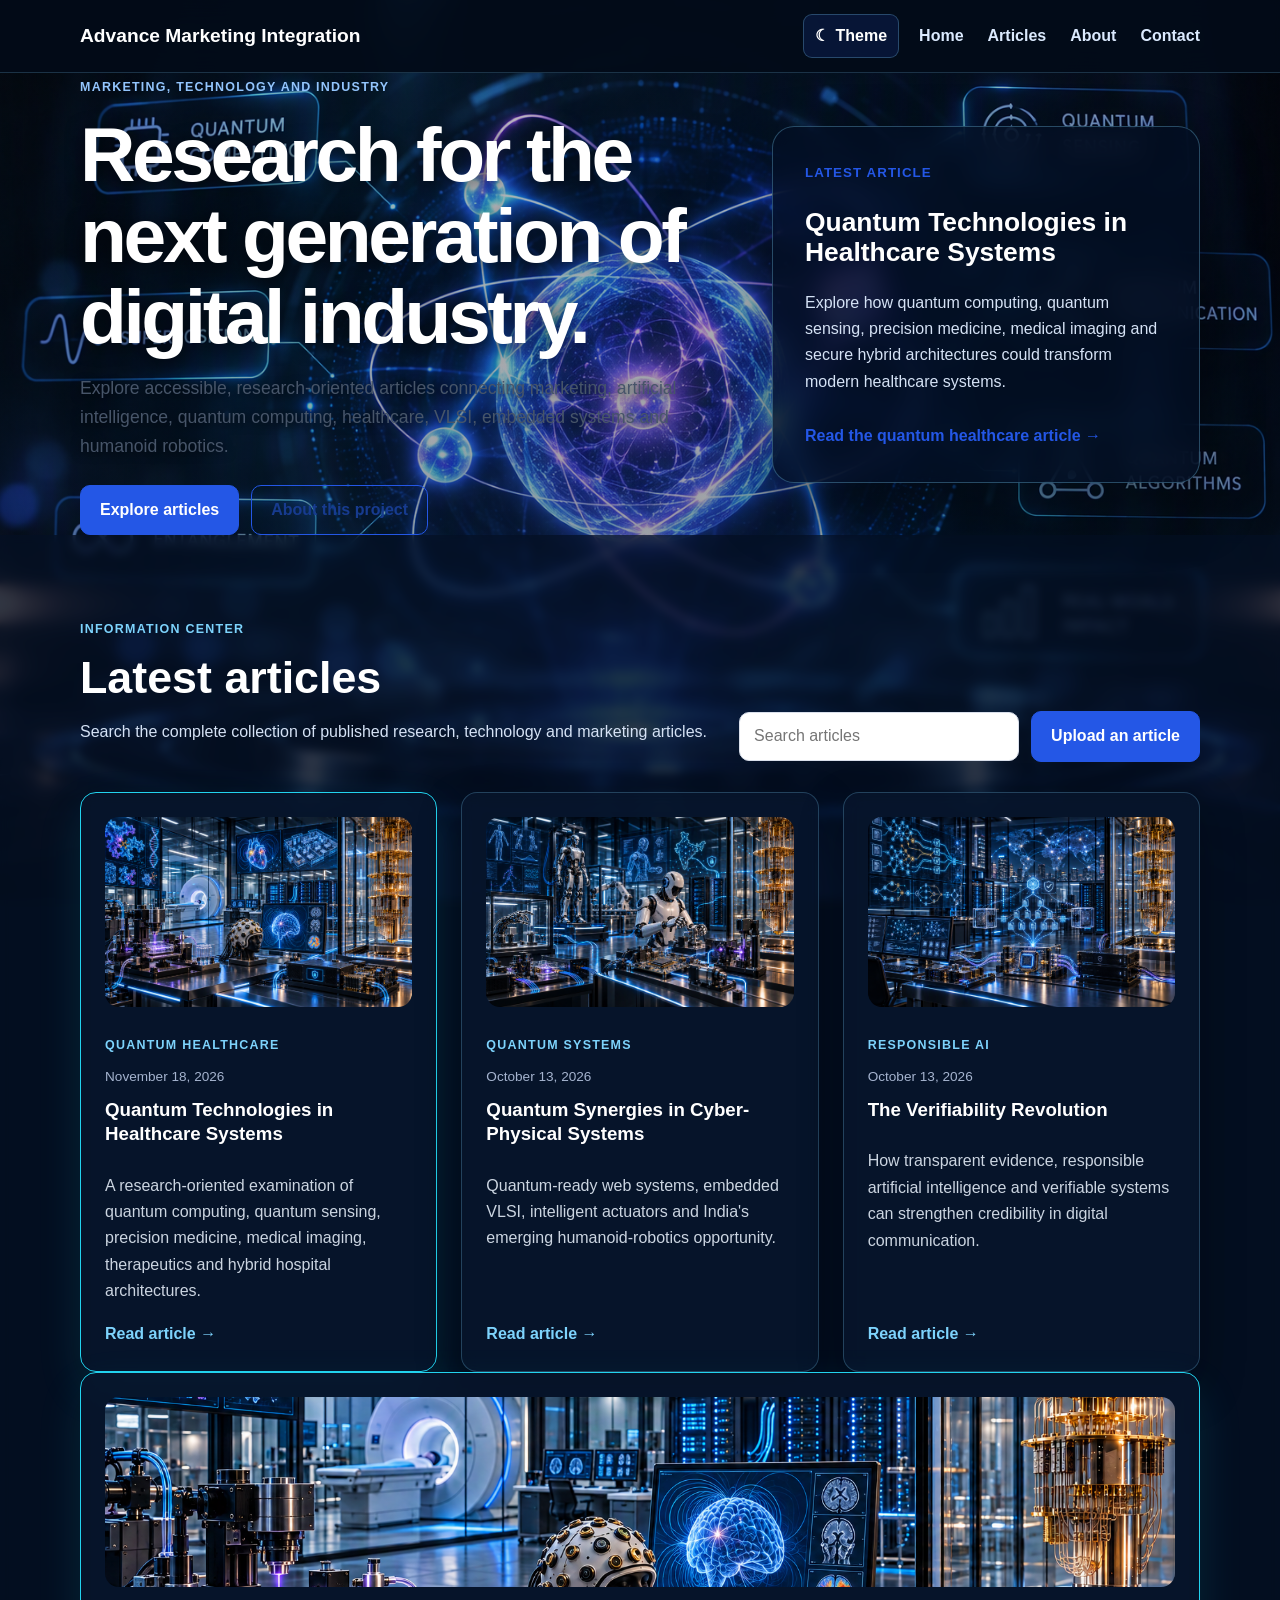
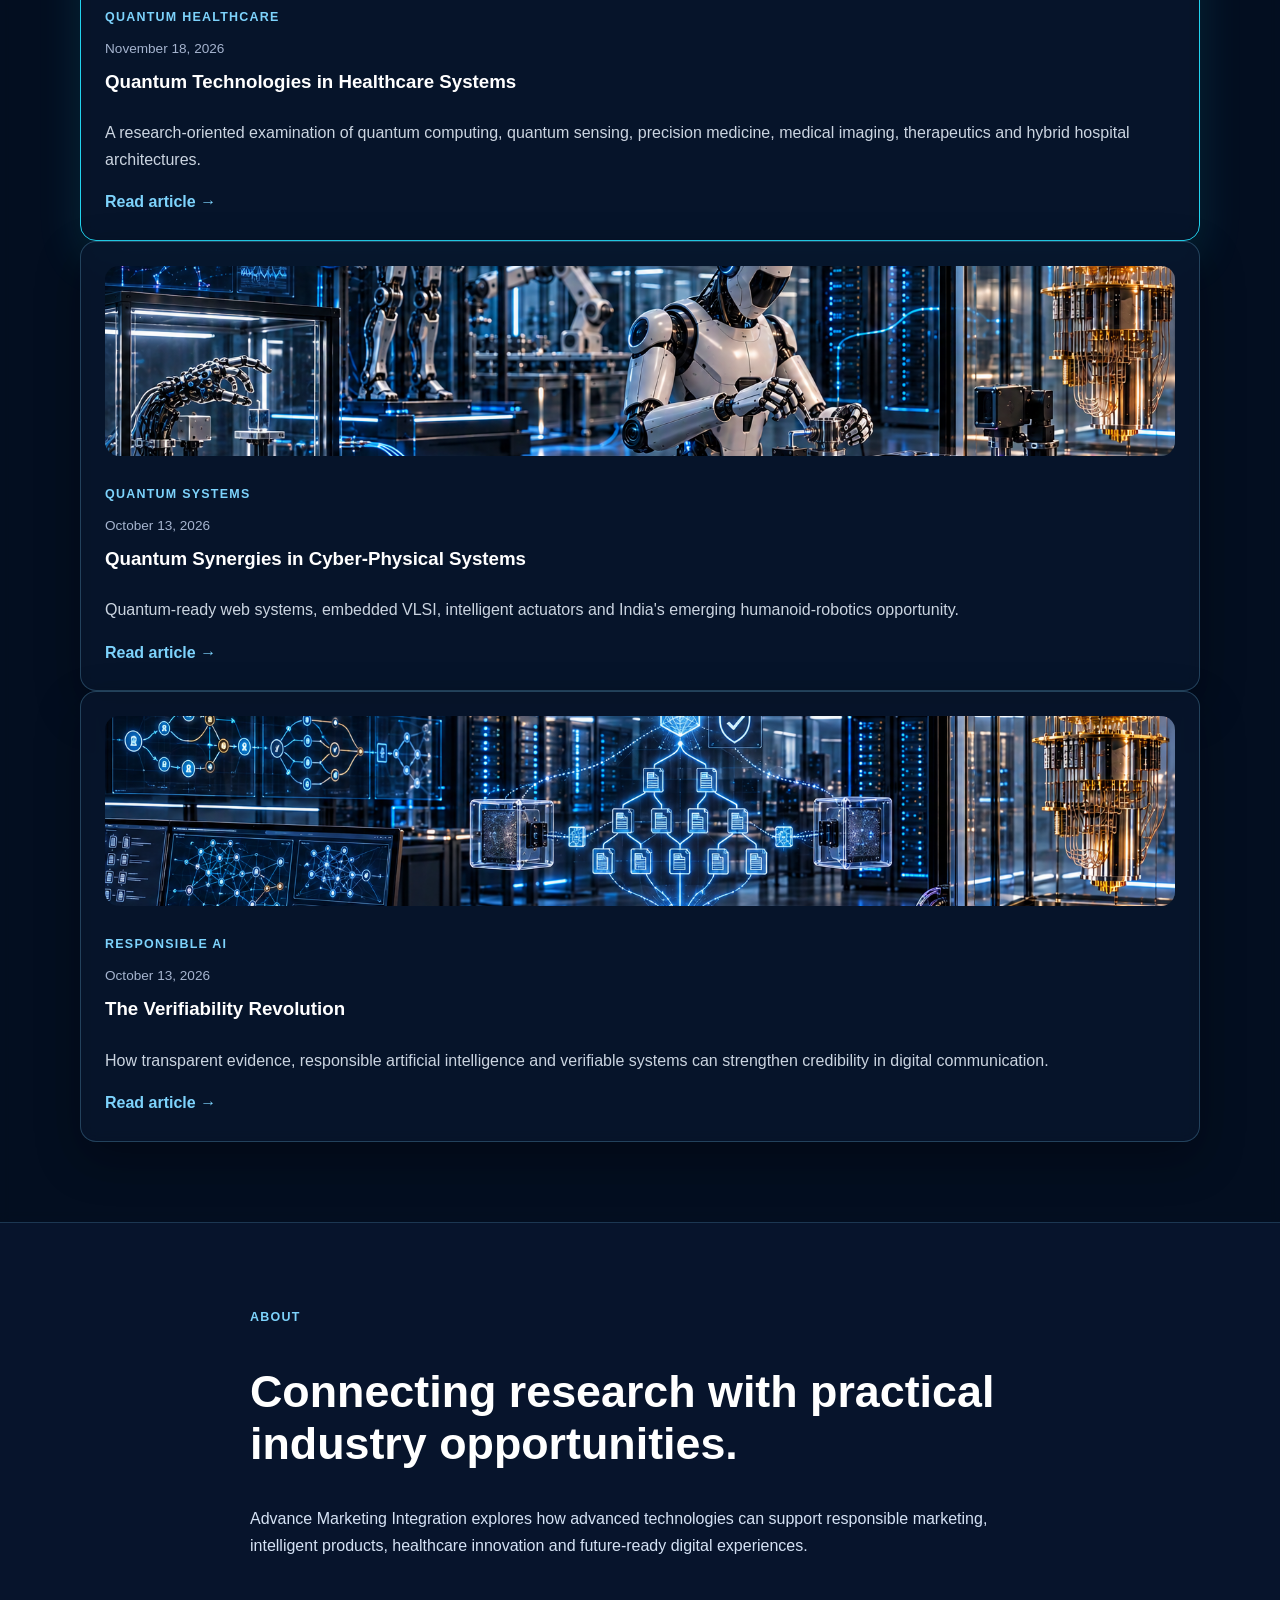
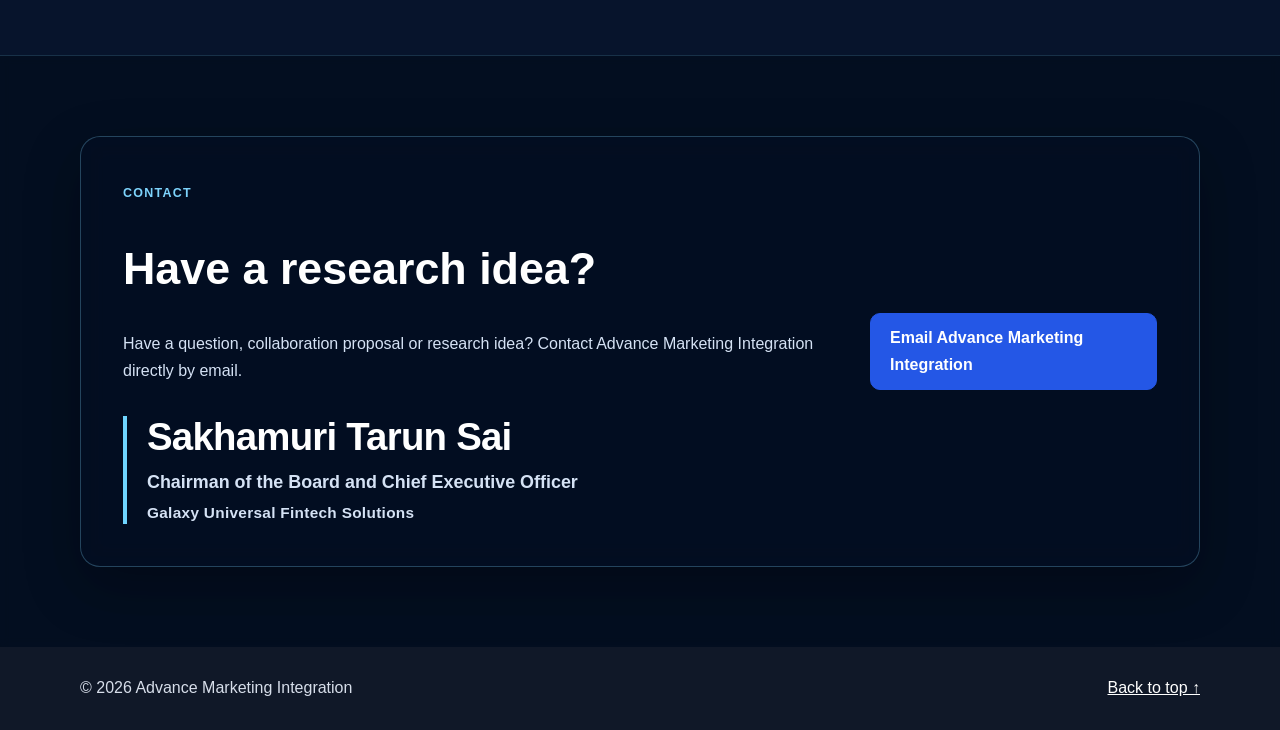
==== index.html @ 25d7f1f3 "Commit these changes" ====
<!DOCTYPE html>
<html lang="en">
<head>
  <meta charset="UTF-8">

  <meta
    name="viewport"
    content="width=device-width, initial-scale=1.0"
  >

  <meta
    name="description"
    content="Research-oriented articles on marketing, artificial intelligence, quantum computing, healthcare, VLSI, embedded systems and humanoid robotics."
  >

  <meta name="robots" content="index, follow">
  <meta name="author" content="Advance Marketing Integration">
  <meta name="theme-color" content="#071426">

  <link
    rel="canonical"
    href="https://tarunchowdary069-rgb.github.io/AdvanceMarketingIntegration/"
  >

  <meta
    property="og:title"
    content="Advance Marketing Integration"
  >

  <meta
    property="og:description"
    content="Research on marketing, AI, quantum computing, healthcare, embedded systems and robotics."
  >

  <meta property="og:type" content="website">

  <meta
    property="og:url"
    content="https://tarunchowdary069-rgb.github.io/AdvanceMarketingIntegration/"
  >

  <meta
    property="og:image"
    content="https://tarunchowdary069-rgb.github.io/AdvanceMarketingIntegration/images/images/quantum-healthcare-hero.webp"
  >

  <title>
    Advance Marketing Integration | Research and Marketing Updates
  </title>

  <link rel="stylesheet" href="style.css">

  <style>
    /*
      This section ensures that all three article cards appear
      in one row on large screens.
    */

    .cards {
      display: grid;
      grid-template-columns: repeat(3, minmax(0, 1fr));
      gap: 1.5rem;
      align-items: stretch;
    }

    .card {
      display: flex;
      flex-direction: column;
      min-width: 0;
    }

    .card p {
      flex-grow: 1;
    }

    .card-link {
      margin-top: auto;
    }

    /*
      Optional image displayed on the healthcare article card.
    */

    .card-image {
      width: 100%;
      height: 190px;
      margin-bottom: 1.25rem;
      border-radius: 14px;
      object-fit: cover;
    }

    /*
      Ensure the newest healthcare article receives
      slightly stronger visual emphasis.
    */

    .card-newest {
      border-color: #22d3ee;
      box-shadow: 0 18px 45px rgba(34, 211, 238, 0.12);
    }

    /*
      Two cards per row on tablets.
    */

    @media (max-width: 980px) {
      .cards {
        grid-template-columns: repeat(2, minmax(0, 1fr));
      }
    }

    /*
      One card per row on phones.
    */

    @media (max-width: 680px) {
      .cards {
        grid-template-columns: 1fr;
      }

      .card-image {
        height: 210px;
      }
    }
  </style>

  <script>
    try {
      const savedTheme = localStorage.getItem("ami-theme");

      const preferredTheme =
        window.matchMedia("(prefers-color-scheme: dark)").matches
          ? "dark"
          : "light";

      document.documentElement.dataset.theme =
        savedTheme || preferredTheme;
    } catch (error) {
      document.documentElement.dataset.theme = "dark";
    }
  </script>
</head>

<body>
  <a class="skip-link" href="#mainContent">
    Skip to main content
  </a>

  <!-- Header and navigation -->
  <header class="header">
    <div class="container nav">
      <a class="brand" href="#home">
        Advance Marketing Integration
      </a>

      <div class="nav-actions">
        <button
          class="theme-toggle"
          id="themeToggle"
          type="button"
          aria-label="Switch color theme"
        >
          <span id="themeIcon" aria-hidden="true">☾</span>
          <span class="theme-label">Theme</span>
        </button>

        <button
          class="menu-button"
          id="menuButton"
          type="button"
          aria-controls="mainNav"
          aria-expanded="false"
          aria-label="Open navigation"
        >
          ☰
        </button>
      </div>

      <nav id="mainNav" aria-label="Main navigation">
        <a href="#home">Home</a>
        <a href="#updates">Articles</a>
        <a href="#about">About</a>
        <a href="#contact">Contact</a>
      </nav>
    </div>
  </header>

  <main id="mainContent">
    <!-- Hero section -->
    <section id="home" class="hero">
      <div class="container hero-grid">
        <div>
          <span class="tag">
            Marketing, technology and industry
          </span>

          <h1>
            Research for the next generation of digital industry.
          </h1>

          <p class="hero-copy">
            Explore accessible, research-oriented articles connecting
            marketing, artificial intelligence, quantum computing,
            healthcare, VLSI, embedded systems and humanoid robotics.
          </p>

          <div class="hero-actions">
            <a class="button" href="#updates">
              Explore articles
            </a>

            <a class="button button-secondary" href="#about">
              About this project
            </a>
          </div>
        </div>

        <!-- Only the new healthcare article is featured here -->
        <aside
          class="featured"
          aria-labelledby="featuredTitle"
        >
          <small>LATEST ARTICLE</small>

          <h2 id="featuredTitle">
            Quantum Technologies in Healthcare Systems
          </h2>

          <p>
            Explore how quantum computing, quantum sensing,
            precision medicine, medical imaging and secure hybrid
            architectures could transform modern healthcare systems.
          </p>

          <a
            class="featured-link"
            href="quantum-technologies-healthcare-systems.html"
          >
            Read the quantum healthcare article →
          </a>
        </aside>
      </div>
    </section>

    <!-- Articles section -->
    <section id="updates" class="section">
      <div class="container">
        <div class="section-heading">
          <div>
            <span class="tag">Information center</span>

            <h2>Latest articles</h2>

            <p>
              Search the complete collection of published research,
              technology and marketing articles.
            </p>
          </div>

          <div class="article-tools">
            <label class="visually-hidden" for="searchInput">
              Search articles
            </label>

            <input
              id="searchInput"
              type="search"
              placeholder="Search articles"
              autocomplete="off"
            >

            <button
              class="button"
              id="openUploadDialog"
              type="button"
            >
              Upload an article
            </button>
          </div>
        </div>

        <!-- All three articles are displayed in one row on desktop -->
        <div class="cards" id="articleGrid">

  <!-- Article 1: Quantum healthcare -->
  <article
    class="card card-newest"
    data-search="quantum technologies healthcare systems computing sensing medical imaging precision medicine therapeutics hospitals"
  >
    <a
      class="card-image-link"
      href="quantum-technologies-healthcare-systems.html"
      aria-label="Read Quantum Technologies in Healthcare Systems"
    >
      <img
        class="card-image"
        src="images/images/quantum-healthcare-hero.webp"
        alt="Conceptual representation of quantum technology applications in healthcare"
        loading="eager"
        decoding="async"
      >
    </a>

    <span class="tag">Quantum healthcare</span>

    <time datetime="2026-11-18">
      November 18, 2026
    </time>

    <h3>
      Quantum Technologies in Healthcare Systems
    </h3>

    <p>
      A research-oriented examination of quantum computing,
      quantum sensing, precision medicine, medical imaging,
      therapeutics and hybrid hospital architectures.
    </p>

    <a
      class="card-link"
      href="quantum-technologies-healthcare-systems.html"
    >
      Read article →
    </a>
  </article>


  <!-- Article 2: Quantum robotics and cyber-physical systems -->
  <article
    class="card"
    data-search="quantum cyber physical systems humanoid robotics vlsi embedded technology marketing"
  >
    <a
      class="card-image-link"
      href="future-of-search-marketing.html"
      aria-label="Read Quantum Synergies in Cyber-Physical Systems"
    >
      <img
        class="card-image"
        src="images/images/quantum-robotics-hero.png"
        alt="Quantum computing, embedded electronics and intelligent robotics laboratory"
        loading="lazy"
        decoding="async"
      >
    </a>

    <span class="tag">Quantum systems</span>

    <time datetime="2026-10-13">
      October 13, 2026
    </time>

    <h3>
      Quantum Synergies in Cyber-Physical Systems
    </h3>

    <p>
      Quantum-ready web systems, embedded VLSI,
      intelligent actuators and India's emerging
      humanoid-robotics opportunity.
    </p>

    <a
      class="card-link"
      href="future-of-search-marketing.html"
    >
      Read article →
    </a>
  </article>


  <!-- Article 3: Verifiability Revolution -->
  <article
    class="card"
    data-search="verifiability artificial intelligence responsible AI marketing trust transparency evidence"
  >
    <a
      class="card-image-link"
      href="verifiability-revolution.html"
      aria-label="Read The Verifiability Revolution"
    >
      <img
        class="card-image"
        src="images/images/verifiability-ai-hero.png"
        alt="Verifiable artificial intelligence, transparent evidence systems and secure computing infrastructure"
        loading="lazy"
        decoding="async"
      >
    </a>

    <span class="tag">Responsible AI</span>

    <time datetime="2026-10-13">
      October 13, 2026
    </time>

    <h3>
      The Verifiability Revolution
    </h3>

    <p>
      How transparent evidence, responsible artificial
      intelligence and verifiable systems can strengthen
      credibility in digital communication.
    </p>

    <a
      class="card-link"
      href="verifiability-revolution.html"
    >
      Read article →
    </a>
  </article>

</div>

          <!-- Article 1: New healthcare article -->
          <article
            class="card card-newest"
            data-search="quantum technologies healthcare systems computing sensing medical imaging precision medicine therapeutics hospitals"
          >
            <img
              class="card-image"
              src="images/images/quantum-healthcare-hero.webp"
              alt="Conceptual representation of quantum technology applications in healthcare"
              loading="lazy"
            >

            <span class="tag">Quantum healthcare</span>

            <time datetime="2026-11-18">
              November 18, 2026
            </time>

            <h3>
              Quantum Technologies in Healthcare Systems
            </h3>

            <p>
              A research-oriented examination of quantum computing,
              quantum sensing, precision medicine, medical imaging,
              therapeutics and hybrid hospital architectures.
            </p>

            <a
              class="card-link"
              href="quantum-technologies-healthcare-systems.html"
            >
              Read article →
            </a>
          </article>

          <!-- Article 2: Quantum cyber-physical systems -->
          <article
            class="card"
            data-search="quantum cyber physical systems humanoid robotics vlsi embedded technology marketing"
          >
          <a
  class="card-image-link"
  href="future-of-search-marketing.html"
  aria-label="Read Quantum Synergies in Cyber-Physical Systems"
>
  <img
    class="card-image"
    src="images/images/quantum-robotics-hero.png"
    alt="Quantum computing, embedded electronics and intelligent robotics laboratory"
    loading="lazy"
    decoding="async"
  >
</a>  
          <span class="tag">Quantum systems</span>

            <time datetime="2026-10-13">
              October 13, 2026
            </time>

            <h3>
              Quantum Synergies in Cyber-Physical Systems
            </h3>

            <p>
              Quantum-ready web systems, embedded VLSI,
              intelligent actuators and India's emerging
              humanoid-robotics opportunity.
            </p>

            <a
              class="card-link"
              href="future-of-search-marketing.html"
            >
              Read article →
            </a>
          </article>

          <!-- Article 3: Verifiability Revolution -->
          <article
            class="card"
            data-search="verifiability artificial intelligence responsible AI marketing trust transparency evidence"
          >
          <a
  class="card-image-link"
  href="verifiability-revolution.html"
  aria-label="Read The Verifiability Revolution"
>
  <img
    class="card-image"
    src="images/images/verifiability-ai-hero.png"
    alt="Verifiable artificial intelligence, transparent evidence systems and secure computing infrastructure"
    loading="lazy"
    decoding="async"
  >
</a>  
          <span class="tag">Responsible AI</span>

            <time datetime="2026-10-13">
              October 13, 2026
            </time>

            <h3>
              The Verifiability Revolution
            </h3>

            <p>
              How transparent evidence, responsible artificial
              intelligence and verifiable systems can strengthen
              credibility in digital communication.
            </p>

            <a
              class="card-link"
              href="verifiability-revolution.html"
            >
              Read article →
            </a>
          </article>
        </div>

        <p
          id="emptyMessage"
          class="empty-message"
          role="status"
          hidden
        >
          No articles matched your search.
        </p>
      </div>
    </section>

    <!-- About section -->
    <section id="about" class="section alt">
      <div class="container narrow">
        <span class="tag">About</span>

        <h2>
          Connecting research with practical industry opportunities.
        </h2>

        <p>
          Advance Marketing Integration explores how advanced
          technologies can support responsible marketing,
          intelligent products, healthcare innovation and
          future-ready digital experiences.
        </p>
      </div>
    </section>

    <!-- Contact section -->
    <section id="contact" class="section">
      <div class="container contact">
        <div>
          <span class="tag">Contact</span>

          <h2>Have a research idea?</h2>

          <p>
            Have a question, collaboration proposal or research idea?
            Contact Advance Marketing Integration directly by email.
          </p>
          <div class="contact-profile">
  <h3 class="contact-name">Sakhamuri Tarun Sai</h3>

  <p class="contact-position">
    Chairman of the Board and Chief Executive Officer
  </p>

  <p class="contact-company">
    Galaxy Universal Fintech Solutions
  </p>
</div>
        </div>

        <a
          class="button"
          href="mailto:tarunchowdary069@gmail.com?subject=Advance%20Marketing%20Integration%20Enquiry"
        >
          Email Advance Marketing Integration
        </a>
      </div>
    </section>
  </main>

  <!-- Footer -->
  <footer>
    <div class="container footer-inner">
      <span>
        © <span id="year"></span>
        Advance Marketing Integration
      </span>

      <a href="#home">
        Back to top ↑
      </a>
    </div>
  </footer>

  <!-- Article upload preview dialog -->
  <dialog class="upload-dialog" id="uploadDialog">
    <div class="dialog-header">
      <div>
        <span class="tag">Article manager</span>
        <h2>Upload an article</h2>
      </div>

      <button
        class="dialog-close"
        id="closeUploadDialog"
        type="button"
        aria-label="Close article upload dialog"
      >
        ×
      </button>
    </div>

    <p class="upload-notice">
      <strong>Preview only:</strong>
      GitHub Pages cannot save uploads permanently. Commit the final
      article file to the GitHub repository to publish it permanently.
    </p>

    <form id="articleUploadForm">
      <div class="form-field">
        <label for="articleTitle">
          Article title
        </label>

        <input
          id="articleTitle"
          type="text"
          maxlength="140"
          required
        >
      </div>

      <div class="form-field">
        <label for="articleSummary">
          Short description
        </label>

        <textarea
          id="articleSummary"
          rows="4"
          maxlength="300"
          required
        ></textarea>
      </div>

      <div class="form-field">
        <label for="articleCategory">
          Category
        </label>

        <input
          id="articleCategory"
          type="text"
          maxlength="50"
          placeholder="Research article"
        >
      </div>

      <div class="form-field">
        <label for="articleFile">
          Article file
        </label>

        <input
          id="articleFile"
          type="file"
          accept=".html,.htm,.pdf,.md,.txt"
          required
        >
      </div>

      <p
        class="form-status"
        id="uploadStatus"
        role="status"
      ></p>

      <div class="dialog-actions">
        <button
          class="button button-light"
          id="cancelUpload"
          type="button"
        >
          Cancel
        </button>

        <button class="button" type="submit">
          Add preview card
        </button>
      </div>
    </form>
  </dialog>

  <script>
    /*
      Mobile navigation
    */

    const menuButton = document.querySelector("#menuButton");
    const mainNav = document.querySelector("#mainNav");

    if (menuButton && mainNav) {
      menuButton.addEventListener("click", () => {
        const open = mainNav.classList.toggle("open");

        menuButton.setAttribute(
          "aria-expanded",
          String(open)
        );
      });

      mainNav.querySelectorAll("a").forEach((link) => {
        link.addEventListener("click", () => {
          mainNav.classList.remove("open");
          menuButton.setAttribute("aria-expanded", "false");
        });
      });
    }

    /*
      Light and dark theme
    */

    const themeToggle =
      document.querySelector("#themeToggle");

    const themeIcon =
      document.querySelector("#themeIcon");

    function updateThemeIcon() {
      if (!themeIcon) {
        return;
      }

      themeIcon.textContent =
        document.documentElement.dataset.theme === "dark"
          ? "☀"
          : "☾";
    }

    updateThemeIcon();

    if (themeToggle) {
      themeToggle.addEventListener("click", () => {
        const currentTheme =
          document.documentElement.dataset.theme;

        const nextTheme =
          currentTheme === "dark" ? "light" : "dark";

        document.documentElement.dataset.theme =
          nextTheme;

        try {
          localStorage.setItem("ami-theme", nextTheme);
        } catch (error) {
          console.warn("Theme preference could not be saved.");
        }

        updateThemeIcon();
      });
    }

    /*
      Article search
    */

    const searchInput =
      document.querySelector("#searchInput");

    const emptyMessage =
      document.querySelector("#emptyMessage");

    if (searchInput && emptyMessage) {
      searchInput.addEventListener("input", () => {
        const query =
          searchInput.value.toLowerCase().trim();

        let visibleCards = 0;

        document
          .querySelectorAll("#articleGrid .card")
          .forEach((card) => {
            const cardText =
              card.textContent.toLowerCase();

            const searchTerms =
              (card.dataset.search || "").toLowerCase();

            const showCard =
              cardText.includes(query) ||
              searchTerms.includes(query);

            card.hidden = !showCard;

            if (showCard) {
              visibleCards += 1;
            }
          });

        emptyMessage.hidden = visibleCards !== 0;
      });
    }

    /*
      Upload-preview dialog
    */

    const dialog =
      document.querySelector("#uploadDialog");

    const openDialogButton =
      document.querySelector("#openUploadDialog");

    const closeDialogButton =
      document.querySelector("#closeUploadDialog");

    const cancelUploadButton =
      document.querySelector("#cancelUpload");

    if (dialog && openDialogButton) {
      openDialogButton.addEventListener("click", () => {
        dialog.showModal();
      });
    }

    if (dialog && closeDialogButton) {
      closeDialogButton.addEventListener("click", () => {
        dialog.close();
      });
    }

    if (dialog && cancelUploadButton) {
      cancelUploadButton.addEventListener("click", () => {
        dialog.close();
      });
    }

    if (dialog) {
      dialog.addEventListener("click", (event) => {
        if (event.target === dialog) {
          dialog.close();
        }
      });
    }

    /*
      Add a temporary preview article card.
      The card is not permanently uploaded to GitHub.
    */

    const articleUploadForm =
      document.querySelector("#articleUploadForm");

    if (articleUploadForm) {
      articleUploadForm.addEventListener(
        "submit",
        (event) => {
          event.preventDefault();

          const title =
            document
              .querySelector("#articleTitle")
              .value
              .trim();

          const summary =
            document
              .querySelector("#articleSummary")
              .value
              .trim();

          const categoryInput =
            document
              .querySelector("#articleCategory")
              .value
              .trim();

          const category =
            categoryInput || "Research article";

          const file =
            document.querySelector("#articleFile").files[0];

          if (!file || !title || !summary) {
            return;
          }

          const fileUrl = URL.createObjectURL(file);

          const card =
            document.createElement("article");

          card.className = "card";

          card.dataset.search =
            `${title} ${summary} ${category}`.toLowerCase();

          const tag =
            document.createElement("span");

          tag.className = "tag";
          tag.textContent = category;

          const time =
            document.createElement("time");

          const currentDate = new Date();

          time.dateTime =
            currentDate.toISOString().slice(0, 10);

          time.textContent =
            currentDate.toLocaleDateString("en-IN", {
              day: "numeric",
              month: "long",
              year: "numeric"
            });

          const heading =
            document.createElement("h3");

          heading.textContent = title;

          const description =
            document.createElement("p");

          description.textContent = summary;

          const articleLink =
            document.createElement("a");

          articleLink.className = "card-link";
          articleLink.href = fileUrl;
          articleLink.target = "_blank";
          articleLink.rel = "noopener";
          articleLink.textContent = "Open preview →";

          card.append(
            tag,
            time,
            heading,
            description,
            articleLink
          );

          const articleGrid =
            document.querySelector("#articleGrid");

          articleGrid.prepend(card);

          event.target.reset();
          dialog.close();

          card.scrollIntoView({
            behavior: "smooth",
            block: "center"
          });
        }
      );
    }

    /*
      Automatically update the footer year
    */

    const year =
      document.querySelector("#year");

    if (year) {
      year.textContent = new Date().getFullYear();
    }
  </script>
</body>
</html>
---- style.css ----
* {
  box-sizing:border-box
}
html {
  scroll-behavior:smooth
}
body {
  min-height: 100vh;
  margin: 0;
  color: #f8fbff;
  font-family: Arial, Helvetica, sans-serif;
  line-height: 1.65;

  background-color: #030b18;
  background-image:
    linear-gradient(
      rgba(3, 11, 24, 0.72),
      rgba(3, 11, 24, 0.82)
    ),
    url("images/Designer%20%281%29.png");

  background-repeat: no-repeat;
  background-position: center center;
  background-size: cover;
  background-attachment: fixed;
}
a {
  color:inherit
}
button,input,textarea {
  font:inherit
}
button {
  cursor:pointer
}
[hidden] {
  display:none!important
}
:focus-visible {
  outline:3px solid rgba(36,87,230,.35);
  outline-offset:3px
}
.container {
  width:min(1120px,92%);
  margin-inline:auto
}
.narrow {
  max-width:780px
}
.skip-link {
  position:fixed;
  z-index:100;
  top:8px;
  left:8px;
  padding:10px 14px;
  border-radius:8px;
  background:#fff;
  color:#071426;
  font-weight:800;
  transform:translateY(-150%)
}
.skip-link:focus {
  transform:none
}
.header {
  position:sticky;
  top:0;
  z-index:10;
  background:rgba(255,255,255,.96);
  border-bottom:1px solid #e5e7eb;
  backdrop-filter:blur(12px)
}
.nav {
  position:relative;
  display:flex;
  align-items:center;
  justify-content:space-between;
  min-height:72px;
  gap:20px
}
.brand {
  color:#173b8f;
  font-size:1.2rem;
  font-weight:800;
  text-decoration:none
}
.nav nav {
  display:flex;
  gap:24px
}
.nav nav a {
  color:#25324b;
  font-weight:600;
  text-decoration:none
}
.nav nav a:hover {
  color:#2457e6
}
.nav-actions {
  display:flex;
  align-items:center;
  gap:9px;
  margin-left:auto
}
.menu-button {
  display:none
}
.menu-button,.theme-toggle {
  min-height:40px;
  padding:8px 11px;
  border:1px solid #cbd5e1;
  border-radius:9px;
  background:#eef3ff;
  color:#173b8f;
  font-weight:700
}
.theme-toggle {
  display:inline-flex;
  align-items:center;
  gap:7px
}
.hero-grid {
  position: relative;
  z-index: 1;
}

.hero h1 {
  color: #ffffff;
  text-shadow: 0 3px 18px rgba(0, 0, 0, 0.65);
}

.hero-copy {
  color: #dbeafe;
  text-shadow: 0 2px 10px rgba(0, 0, 0, 0.7);
}

.hero .tag {
  color: #93c5fd;
}
.hero-grid {
  display:grid;
  grid-template-columns:1.2fr .8fr;
  gap:50px;
  align-items:center
}
.tag {
  display:inline-block;
  color:#2457e6;
  font-size:.78rem;
  font-weight:800;
  letter-spacing:.1em;
  text-transform:uppercase
}
h1 {
  margin:15px 0;
  font-size:clamp(2.5rem,6vw,4.8rem);
  line-height:1.05;
  letter-spacing:-.045em
}
h2 {
  font-size:clamp(1.8rem,4vw,2.8rem);
  line-height:1.15
}
h3 {
  line-height:1.3
}
.hero-copy {
  max-width:680px;
  color:#475569;
  font-size:1.1rem
}
.hero-actions,.dialog-actions {
  display:flex;
  flex-wrap:wrap;
  gap:12px;
  margin-top:24px
}
.button {
  display:inline-flex;
  min-height:46px;
  align-items:center;
  justify-content:center;
  padding:11px 19px;
  border:1px solid #2457e6;
  border-radius:10px;
  background:#2457e6;
  color:#fff;
  font-weight:700;
  text-decoration:none
}
.button:hover {
  background:#173b8f
}
.button-secondary,.button-light {
  background:transparent;
  color:#173b8f
}
.featured {
  padding: 32px;
  border: 1px solid rgba(125, 211, 252, 0.3);
  border-radius: 22px;
  background: rgba(3, 15, 35, 0.78);
  color: #ffffff;
  box-shadow: 0 24px 60px rgba(0, 0, 0, 0.38);
  backdrop-filter: blur(12px);
  -webkit-backdrop-filter: blur(12px);
}

.featured small {
  color: #7dd3fc;
}

.featured h2 {
  color: #ffffff;
}

.featured p {
  color: #d5e2f5;
}

.featured-link {
  color: #7dd3fc;
}

.featured-link:hover,
.featured-link:focus-visible {
  color: #e0f2fe;
}
.featured small {
  color:#2457e6;
  font-weight:800;
  letter-spacing:.08em
}
.featured h2 {
  font-size:1.65rem
}
.featured-link,.card-link {
  display:inline-block;
  margin-top:12px;
  color:#2457e6;
  font-weight:700;
  text-decoration:none
}
.featured-link:hover,.card-link:hover {
  text-decoration:underline;
  text-underline-offset:4px
}
.section {
  padding:80px 0
}
.alt {
  background:#f8fafc
}
.section-heading {
  display:flex;
  align-items:flex-end;
  justify-content:space-between;
  gap:25px
}
.section-heading h2 {
  margin:10px 0
}
.section-heading p {
  color:#64748b
}
.article-tools {
  display:flex;
  flex-wrap:wrap;
  align-items:center;
  justify-content:flex-end;
  gap:12px
}
.article-tools input {
  width:280px;
  max-width:100%;
  min-height:46px;
  padding:10px 14px;
  border:1px solid #d9dfeb;
  border-radius:10px;
  background:#fff;
  color:#172033
}
.cards {
  display:grid;
  grid-template-columns:repeat(auto-fit,minmax(min(100%,300px),1fr));
  gap:20px;
  margin-top:30px
}
.card {
  padding:24px;
  border:1px solid #e1e6ef;
  border-radius:16px;
  background:#fff;
  box-shadow:0 8px 24px rgba(23,32,51,.06);
  transition:transform .18s ease,box-shadow .18s ease
}
.card:hover {
  transform:translateY(-4px);
  box-shadow:0 16px 36px rgba(23,32,51,.12)
}
.card time {
  display:block;
  margin-top:10px;
  color:#667085;
  font-size:.85rem
}
.card h3 {
  margin:10px 0
}
.card p {
  color:#475569
}
.empty-message {
  padding:18px;
  border:1px solid #e1e6ef;
  border-radius:12px
}
.contact {
  display:flex;
  align-items:center;
  justify-content:space-between;
  gap:30px
}
.footer-inner {
  display:flex;
  flex-wrap:wrap;
  justify-content:space-between;
  gap:20px
}
footer {
  padding:28px 0;
  background:#101828;
  color:#d7deea
}
footer a {
  color:#fff
}
.visually-hidden {
  position:absolute;
  width:1px;
  height:1px;
  padding:0;
  overflow:hidden;
  clip:rect(0,0,0,0);
  white-space:nowrap;
  border:0
}
.upload-dialog {
  width:min(650px,92vw);
  max-height:88vh;
  padding:0;
  border:0;
  border-radius:18px;
  background:#fff;
  color:#172033;
  box-shadow:0 24px 80px rgba(15,23,42,.3)
}
.upload-dialog::backdrop {
  background:rgba(11,18,36,.72);
  backdrop-filter:blur(4px)
}
.dialog-header {
  display:flex;
  align-items:flex-start;
  justify-content:space-between;
  gap:15px;
  padding:25px 28px 0
}
.dialog-header h2 {
  margin:7px 0
}
.dialog-close {
  width:42px;
  height:42px;
  border:0;
  border-radius:50%;
  background:#eef2f8;
  color:#14213d;
  font-size:1.6rem
}
.upload-notice,.upload-dialog form {
  padding-inline:28px
}
.upload-dialog form {
  padding-bottom:28px
}
.upload-notice {
  color:#4c5b75
}
.form-field {
  margin-top:18px
}
.form-field label {
  display:block;
  margin-bottom:6px;
  font-weight:700
}
.form-field input,.form-field textarea {
  width:100%;
  padding:12px;
  border:1px solid #cbd5e1;
  border-radius:9px;
  background:#fff;
  color:#111a31
}
.dialog-actions {
  justify-content:flex-end
}
.form-status {
  min-height:1.5rem;
  color:#17653a;
  font-weight:700
}
html[data-theme="dark"] {
  color-scheme:dark
}
html[data-theme="dark"] body {
  background:#08111f;
  color:#e7edf7
}
html[data-theme="dark"] .header {
  background:rgba(5,11,22,.96);
  border-color:#26364d
}
html[data-theme="dark"] .brand,html[data-theme="dark"] .nav nav a {
  color:#e7edf7
}
html[data-theme="dark"] .menu-button,html[data-theme="dark"] .theme-toggle {
  border-color:#43536b;
  background:#17243a;
  color:#f4f7fb
}
html[data-theme="dark"] .hero {
  background:radial-gradient(circle at 80% 18%,rgba(118,87,255,.24),transparent 28%),linear-gradient(135deg,#030812,#12234c)
}
html[data-theme="dark"] .hero-copy,html[data-theme="dark"] .section-heading p,html[data-theme="dark"] .card p {
  color:#c5d0df
}
html[data-theme="dark"] .featured,html[data-theme="dark"] .card,html[data-theme="dark"] .upload-dialog,html[data-theme="dark"] .article-tools input,html[data-theme="dark"] .form-field input,html[data-theme="dark"] .form-field textarea {
  background:#0d1929;
  color:#e7edf7;
  border-color:#2b3b51
}
html[data-theme="dark"] .alt {
  background:#0d1726
}
html[data-theme="dark"] .upload-notice {
  color:#c5d0df
}
html[data-theme="dark"] .button-secondary,html[data-theme="dark"] .button-light {
  color:#e7edf7
}
html[data-theme="dark"] footer {
  background:#030812
}
@media(max-width:760px) {
  .menu-button {
    display:block
  }
  .theme-label {
    display:none
  }
  .nav nav {
    position:absolute;
    top:72px;
    right:-4%;
    left:-4%;
    display:none;
    padding:20px 4%;
    flex-direction:column;
    background:#fff;
    border-bottom:1px solid #ddd
  }
  .nav nav.open {
    display:flex
  }
  html[data-theme="dark"] .nav nav {
    background:#050b16;
    border-color:#26364d
  }
  .hero {
    padding:60px 0
  }
  .hero-grid {
    grid-template-columns:1fr
  }
  .section {
    padding:60px 0
  }
  .section-heading,.contact {
    align-items:flex-start;
    flex-direction:column
  }
  .article-tools,.article-tools input {
    width:100%
  }
  .article-tools {
    align-items:stretch;
    flex-direction:column
  }
  .dialog-actions {
    flex-direction:column
  }
  .dialog-actions .button {
    width:100%
  }
}
@media(prefers-reduced-motion:reduce) {
  html {
    scroll-behavior:auto
  }
  * {
    transition:none!important
  }
}
/* ========================================
   FULL-PAGE QUANTUM BACKGROUND
======================================== */

main {
  background: transparent;
}

.section {
  position: relative;
  background: rgba(5, 14, 30, 0.78);
  color: #f8fbff;
  backdrop-filter: blur(7px);
  -webkit-backdrop-filter: blur(7px);
}

.section.alt {
  background: rgba(10, 25, 52, 0.84);
}

.section h2,
.section h3 {
  color: #ffffff;
}

.section p,
.section-heading p,
.contact p {
  color: #d5e2f5;
}

.section .tag {
  color: #7dd3fc;
}

.section + .section {
  border-top: 1px solid rgba(125, 211, 252, 0.18);
}
/* Article cards over the quantum background */

.card {
  border: 1px solid rgba(125, 211, 252, 0.24);
  background: rgba(8, 22, 45, 0.84);
  color: #f8fbff;
  box-shadow: 0 18px 45px rgba(0, 0, 0, 0.3);
  backdrop-filter: blur(10px);
  -webkit-backdrop-filter: blur(10px);
}

.card:hover {
  border-color: rgba(125, 211, 252, 0.5);
  background: rgba(10, 30, 62, 0.92);
  transform: translateY(-4px);
}

.card h3 {
  color: #ffffff;
}

.card p {
  color: #cbd5e1;
}

.card time {
  color: #a5b4cf;
}

.card-link {
  color: #7dd3fc;
}

.card-link:hover,
.card-link:focus-visible {
  color: #bae6fd;
}
/* ========================================
   EMAIL CONTACT
======================================== */

.contact-section {
  background:
    linear-gradient(
      135deg,
      rgba(3, 10, 24, 0.88),
      rgba(18, 40, 92, 0.82)
    );
}

.contact {
  padding: 42px;
  border: 1px solid rgba(125, 211, 252, 0.28);
  border-radius: 20px;
  background: rgba(4, 15, 34, 0.72);
  box-shadow: 0 20px 55px rgba(0, 0, 0, 0.28);
  backdrop-filter: blur(12px);
  -webkit-backdrop-filter: blur(12px);
}

.contact-email {
  margin-top: 18px;
  font-weight: 700;
}

.contact-email a {
  color: #7dd3fc;
  text-decoration: underline;
  text-decoration-thickness: 2px;
  text-underline-offset: 4px;
  overflow-wrap: anywhere;
}

.contact-email a:hover,
.contact-email a:focus-visible {
  color: #ffffff;
}

.email-button {
  flex-shrink: 0;
  background: #2563eb;
  color: #ffffff;
  box-shadow: 0 12px 30px rgba(37, 99, 235, 0.35);
}

.email-button:hover,
.email-button:focus-visible {
  background: #1d4ed8;
}
.header {
  background: rgba(3, 11, 24, 0.92);
  border-bottom: 1px solid rgba(125, 211, 252, 0.2);
  backdrop-filter: blur(14px);
  -webkit-backdrop-filter: blur(14px);
}

.brand {
  color: #ffffff;
}

.nav nav a {
  color: #dbeafe;
}

.nav nav a:hover,
.nav nav a:focus-visible {
  color: #7dd3fc;
}

.menu-button,
.theme-toggle {
  border-color: rgba(125, 211, 252, 0.28);
  background: rgba(30, 64, 175, 0.2);
  color: #ffffff;
}
/* Preserve background image in both themes */

html[data-theme="dark"] body,
html[data-theme="light"] body {
  background-color: #030b18;
  background-image:
    linear-gradient(
      rgba(3, 11, 24, 0.72),
      rgba(3, 11, 24, 0.82)
    ),
    url("images/Designer%20%281%29.png");
  background-repeat: no-repeat;
  background-position: center center;
  background-size: cover;
  background-attachment: fixed;
}

html[data-theme="dark"] .hero,
html[data-theme="light"] .hero {
  background: transparent;
}
@media (max-width: 760px) {
  body,
  html[data-theme="dark"] body,
  html[data-theme="light"] body {
    background-attachment: scroll;
    background-position: center top;
  }

  .hero {
    min-height: auto;
    padding: 65px 0;
  }

  .contact {
    padding: 26px;
  }

  .email-button {
    width: 100%;
  }

  .nav nav {
    background: rgba(3, 11, 24, 0.98);
  }
}
/* ==================================================
   ARTICLE BACKGROUND AND TEXT VISIBILITY
================================================== */

.article-page {
  min-height: 100vh;
  margin: 0;
  color: #e8f1ff;

  background-color: #020817;
  background-image:
    linear-gradient(
      rgba(2, 8, 23, 0.58),
      rgba(2, 8, 23, 0.78)
    ),
    url("images/images/quantum-background.png");

  background-repeat: no-repeat;
  background-position: center top;
  background-size: cover;
  background-attachment: fixed;
}

.article-page main {
  background: transparent;
}

.article-page .header,
.article-page .site-header {
  border-bottom: 1px solid rgba(125, 211, 252, 0.22);
  background: rgba(3, 10, 24, 0.9);
  backdrop-filter: blur(14px);
  -webkit-backdrop-filter: blur(14px);
}

.article-page .brand,
.article-page nav a,
.article-page .nav-links a {
  color: #e7efff;
}

.article-page nav a:hover,
.article-page nav a:focus-visible {
  color: #7dd3fc;
}

/* Article heading */

.article-page .article-hero {
  position: relative;
  padding: 76px 0 58px;
  border-bottom: 1px solid rgba(125, 211, 252, 0.2);
  background:
    linear-gradient(
      135deg,
      rgba(4, 14, 36, 0.72),
      rgba(20, 44, 96, 0.58)
    );
  color: #ffffff;
  backdrop-filter: blur(4px);
  -webkit-backdrop-filter: blur(4px);
}

.article-page .article-wrap {
  position: relative;
  z-index: 1;
  width: min(900px, 92%);
  margin-inline: auto;
}

.article-page .article-hero h1 {
  margin: 16px 0;
  color: #ffffff !important;
  font-size: clamp(2.4rem, 7vw, 5rem);
  line-height: 1.05;
  letter-spacing: -0.045em;
  text-shadow:
    0 3px 15px rgba(0, 0, 0, 0.9),
    0 0 38px rgba(37, 99, 235, 0.45);
}

.article-page .subtitle {
  max-width: 780px;
  margin-bottom: 0;
  color: #e1ecff !important;
  font-size: clamp(1.05rem, 2vw, 1.3rem);
  line-height: 1.75;
  text-shadow: 0 2px 10px rgba(0, 0, 0, 0.9);
}

.article-page .article-meta {
  display: flex;
  flex-wrap: wrap;
  gap: 8px;
  margin-top: 24px;
  color: #c2d1e7 !important;
}

.article-page .article-hero .tag {
  color: #7dd3fc;
}

.article-page .back {
  display: inline-flex;
  margin-bottom: 22px;
  color: #93c5fd;
  font-weight: 700;
  text-decoration: none;
}

/* Main article panel */

.article-page .article {
  width: min(960px, 92%);
  margin: 48px auto 72px;
  padding: clamp(28px, 5vw, 64px);
  border: 1px solid rgba(125, 211, 252, 0.24);
  border-radius: 24px;
  background: rgba(5, 16, 36, 0.82) !important;
  color: #dbe7f7 !important;
  box-shadow: 0 28px 80px rgba(0, 0, 0, 0.42);
  backdrop-filter: blur(12px);
  -webkit-backdrop-filter: blur(12px);
}

.article-page .article p {
  display: block !important;
  visibility: visible !important;
  opacity: 1 !important;
  margin: 0 0 1.45rem;
  color: #d5e2f5 !important;
  font-size: 1.0625rem;
  line-height: 1.85;
}

.article-page .article h2 {
  margin: 48px 0 18px;
  color: #ffffff !important;
  font-size: clamp(1.65rem, 4vw, 2.35rem);
  line-height: 1.2;
}

.article-page .article h3 {
  margin: 32px 0 12px;
  color: #bfdbfe !important;
  font-size: 1.3rem;
}

.article-page .article strong {
  color: #ffffff;
}

.article-page .article ul,
.article-page .article ol {
  margin: 0 0 30px;
  padding-left: 27px;
}

.article-page .article li {
  margin-bottom: 12px;
  color: #d5e2f5 !important;
  font-size: 1.04rem;
  line-height: 1.78;
}

.article-page .article a {
  color: #7dd3fc;
}

/* Filled summary panel */

.article-page .summary {
  margin: 0 0 42px;
  padding: clamp(24px, 4vw, 34px);
  border: 1px solid rgba(125, 211, 252, 0.3);
  border-left: 6px solid #3b82f6;
  border-radius: 15px;
  background:
    linear-gradient(
      135deg,
      rgba(13, 33, 69, 0.96),
      rgba(20, 43, 88, 0.92)
    ) !important;
  color: #e7f0ff !important;
  box-shadow: 0 18px 42px rgba(0, 0, 0, 0.24);
}

.article-page .summary h2 {
  margin: 10px 0 18px;
  color: #ffffff !important;
}

.article-page .summary p,
.article-page .summary li {
  color: #dbe7f7 !important;
}

.article-page .summary-highlight {
  margin-top: 22px !important;
  padding: 16px 18px;
  border-left: 4px solid #7dd3fc;
  border-radius: 8px;
  background: rgba(2, 12, 30, 0.58);
  color: #ffffff !important;
  font-weight: 700;
}

/* Prevent theme rules from covering the background */

html[data-theme="light"] .article-page,
html[data-theme="dark"] .article-page {
  background-color: #020817;
  background-image:
    linear-gradient(
      rgba(2, 8, 23, 0.58),
      rgba(2, 8, 23, 0.78)
    ),
    url("images/quantum-background.png");

  background-repeat: no-repeat;
  background-position: center top;
  background-size: cover;
  background-attachment: fixed;
}

html[data-theme="light"] .article-page .article,
html[data-theme="dark"] .article-page .article {
  background: rgba(5, 16, 36, 0.82) !important;
}

@media (max-width: 760px) {
  .article-page,
  html[data-theme="light"] .article-page,
  html[data-theme="dark"] .article-page {
    background-attachment: scroll;
  }

  .article-page .article-hero {
    padding: 55px 0 42px;
  }

  .article-page .article {
    width: 94%;
    margin: 25px auto 45px;
    padding: 24px 20px;
    border-radius: 16px;
  }

  .article-page .article p,
  .article-page .article li {
    font-size: 1rem;
  }
}
/* Uploaded preview controls */

.card-actions {
  display: flex;
  flex-wrap: wrap;
  align-items: center;
  gap: 12px;
  margin-top: 20px;
}

.card-actions .card-link {
  display: inline-flex;
  min-height: 42px;
  align-items: center;
  justify-content: center;
  margin: 0;
  padding: 9px 15px;
  border: 1px solid #2563eb;
  border-radius: 9px;
  background: #2563eb;
  color: #ffffff;
  text-decoration: none;
}

.delete-article {
  display: inline-flex;
  min-height: 42px;
  align-items: center;
  justify-content: center;
  padding: 9px 15px;
  border: 1px solid #f87171;
  border-radius: 9px;
  background: transparent;
  color: #dc2626;
  font: inherit;
  font-weight: 700;
  cursor: pointer;
}

.delete-article:hover,
.delete-article:focus-visible {
  background: #dc2626;
  color: #ffffff;
}

html[data-theme="dark"] .delete-article {
  color: #fca5a5;
}

@media (max-width: 520px) {
  .card-actions {
    align-items: stretch;
    flex-direction: column;
  }

  .card-actions .card-link,
  .delete-article {
    width: 100%;
  }
}
.article-page {
  min-height: 100vh;
  margin: 0;
  color: #e8f1ff;
  background-color: #020817;
  background-image:
    linear-gradient(
      rgba(2, 8, 23, 0.58),
      rgba(2, 8, 23, 0.78)
    ),
    url("images/images/quantum-background.png");
  background-repeat: no-repeat;
  background-position: center top;
  background-size: cover;
  background-attachment: fixed;
}

.article-page main {
  background: transparent;
}

.article-page .article-hero {
  padding: 76px 0 58px;
  background: rgba(4, 14, 36, 0.68);
}

.article-page .article-hero h1 {
  color: #ffffff;
  text-shadow: 0 3px 16px rgba(0, 0, 0, 0.9);
}

.article-page .subtitle,
.article-page .article-meta {
  color: #dbeafe;
}

.article-page .article {
  width: min(960px, 92%);
  margin: 48px auto 72px;
  padding: clamp(28px, 5vw, 64px);
  border: 1px solid rgba(125, 211, 252, 0.24);
  border-radius: 24px;
  background: rgba(5, 16, 36, 0.86);
  color: #dbe7f7;
  box-shadow: 0 28px 80px rgba(0, 0, 0, 0.42);
  backdrop-filter: blur(12px);
}

.article-page .article p,
.article-page .article li {
  visibility: visible;
  opacity: 1;
  color: #d5e2f5;
}

.article-page .article h2 {
  color: #ffffff;
}

.article-page .article h3 {
  color: #bfdbfe;
}

.article-page .summary {
  padding: 28px;
  border: 1px solid rgba(125, 211, 252, 0.3);
  border-left: 6px solid #3b82f6;
  border-radius: 15px;
  background: rgba(13, 33, 69, 0.96);
}

.article-page .summary p,
.article-page .summary li {
  color: #dbe7f7;
}

.article-page .summary-highlight {
  padding: 16px 18px;
  border-left: 4px solid #7dd3fc;
  border-radius: 8px;
  background: rgba(2, 12, 30, 0.58);
  color: #ffffff;
  font-weight: 700;
}

.article-page .flow {
  overflow-x: auto;
  padding: 20px;
  border: 1px solid #334155;
  border-radius: 12px;
  background: #020817;
  color: #dbeafe;
  white-space: pre;
}

.article-page .equation {
  overflow-x: auto;
  padding: 18px;
  border-radius: 12px;
  background: rgba(30, 58, 138, 0.4);
  color: #ffffff;
  text-align: center;
}

.article-page .responsive-table {
  overflow-x: auto;
  margin: 24px 0;
}

.article-page table {
  width: 100%;
  min-width: 720px;
  border-collapse: collapse;
}

.article-page th,
.article-page td {
  padding: 15px;
  border: 1px solid #40516a;
  text-align: left;
  vertical-align: top;
}

.article-page th {
  background: #173b8f;
  color: #ffffff;
}

.article-page td {
  background: rgba(8, 23, 47, 0.9);
  color: #dbe7f7;
}

.article-page .note {
  margin-top: 46px;
  padding: 20px;
  border: 1px solid #d8a84e;
  border-radius: 12px;
  background: rgba(75, 51, 11, 0.75);
  color: #fde7b0;
}

@media (max-width: 760px) {
  .article-page {
    background-attachment: scroll;
  }

  .article-page .article {
    width: 94%;
    padding: 24px 20px;
  }
}
.article-page {
  min-height: 100vh;
  margin: 0;
  color: #e8f1ff;
  background-color: #020817;
  background-image:
    linear-gradient(
      rgba(2, 8, 23, 0.58),
      rgba(2, 8, 23, 0.78)
    ),
    url("images/images/quantum-background.png");
  background-repeat: no-repeat;
  background-position: center top;
  background-size: cover;
  background-attachment: fixed;
}

.article-page main {
  background: transparent;
}

.article-page .article-hero {
  padding: 76px 0 58px;
  background: rgba(4, 14, 36, 0.68);
}

.article-page .article-hero h1 {
  color: #ffffff;
  text-shadow: 0 3px 16px rgba(0, 0, 0, 0.9);
}

.article-page .subtitle,
.article-page .article-meta {
  color: #dbeafe;
}

.article-page .article {
  width: min(960px, 92%);
  margin: 48px auto 72px;
  padding: clamp(28px, 5vw, 64px);
  border: 1px solid rgba(125, 211, 252, 0.24);
  border-radius: 24px;
  background: rgba(5, 16, 36, 0.86);
  color: #dbe7f7;
  box-shadow: 0 28px 80px rgba(0, 0, 0, 0.42);
  backdrop-filter: blur(12px);
}

.article-page .article p,
.article-page .article li {
  visibility: visible;
  opacity: 1;
  color: #d5e2f5;
}

.article-page .article h2 {
  color: #ffffff;
}

.article-page .article h3 {
  color: #bfdbfe;
}

.article-page .summary {
  padding: 28px;
  border: 1px solid rgba(125, 211, 252, 0.3);
  border-left: 6px solid #3b82f6;
  border-radius: 15px;
  background: rgba(13, 33, 69, 0.96);
}

.article-page .summary p,
.article-page .summary li {
  color: #dbe7f7;
}

.article-page .summary-highlight {
  padding: 16px 18px;
  border-left: 4px solid #7dd3fc;
  border-radius: 8px;
  background: rgba(2, 12, 30, 0.58);
  color: #ffffff;
  font-weight: 700;
}

.article-page .flow {
  overflow-x: auto;
  padding: 20px;
  border: 1px solid #334155;
  border-radius: 12px;
  background: #020817;
  color: #dbeafe;
  white-space: pre;
}

.article-page .equation {
  overflow-x: auto;
  padding: 18px;
  border-radius: 12px;
  background: rgba(30, 58, 138, 0.4);
  color: #ffffff;
  text-align: center;
}

.article-page .responsive-table {
  overflow-x: auto;
  margin: 24px 0;
}

.article-page table {
  width: 100%;
  min-width: 720px;
  border-collapse: collapse;
}

.article-page th,
.article-page td {
  padding: 15px;
  border: 1px solid #40516a;
  text-align: left;
  vertical-align: top;
}

.article-page th {
  background: #173b8f;
  color: #ffffff;
}

.article-page td {
  background: rgba(8, 23, 47, 0.9);
  color: #dbe7f7;
}

.article-page .note {
  margin-top: 46px;
  padding: 20px;
  border: 1px solid #d8a84e;
  border-radius: 12px;
  background: rgba(75, 51, 11, 0.75);
  color: #fde7b0;
}

@media (max-width: 760px) {
  .article-page {
    background-attachment: scroll;
  }

  .article-page .article {
    width: 94%;
    padding: 24px 20px;
  }
}
/* =========================================
   FINAL BACKGROUND IMAGE PATH CORRECTION
========================================= */

/* Homepage background */
body:not(.article-page) {
  min-height: 100vh;
  background-color: #030b18 !important;
  background-image:
    linear-gradient(
      rgba(3, 11, 24, 0.24),
      rgba(3, 11, 24, 0.48)
    ),
    url("images/images/quantum-background.png") !important;

  background-repeat: no-repeat !important;
  background-position: center top !important;
  background-size: cover !important;
  background-attachment: fixed !important;
}

/* Prevent the hero from hiding the body image */
body:not(.article-page) main,
body:not(.article-page) .hero {
  background: transparent !important;
}

/* Keep the image visible behind the content sections */
body:not(.article-page) .section {
  background: rgba(5, 16, 36, 0.7) !important;
  color: #e8f1ff;
  backdrop-filter: blur(5px);
  -webkit-backdrop-filter: blur(5px);
}

body:not(.article-page) .section.alt {
  background: rgba(10, 25, 52, 0.74) !important;
}

/* Article background */
.article-page {
  min-height: 100vh;
  background-color: #020817 !important;
  background-image:
    linear-gradient(
      rgba(2, 8, 23, 0.42),
      rgba(2, 8, 23, 0.66)
    ),
    url("images/images/quantum-background.png") !important;

  background-repeat: no-repeat !important;
  background-position: center top !important;
  background-size: cover !important;
  background-attachment: fixed !important;
}

html[data-theme="light"] body:not(.article-page),
html[data-theme="dark"] body:not(.article-page) {
  background-image:
    linear-gradient(
      rgba(3, 11, 24, 0.24),
      rgba(3, 11, 24, 0.48)
    ),
    url("images/images/quantum-background.png") !important;
}

html[data-theme="light"] .article-page,
html[data-theme="dark"] .article-page {
  background-image:
    linear-gradient(
      rgba(2, 8, 23, 0.42),
      rgba(2, 8, 23, 0.66)
    ),
    url("images/images/quantum-background.png") !important;
}

@media (max-width: 760px) {
  body:not(.article-page),
  .article-page {
    background-attachment: scroll !important;
  }
}
/* =====================================================
   HEALTHCARE ARTICLE: FULL-PAGE BACKGROUND
   This affects only quantum-technologies-healthcare-systems.html
   ===================================================== */

body.qh-page.healthcare-article-page {
  min-height: 100%;
  margin: 0;

  background-color: #06152c;

  background-image:
    linear-gradient(
      rgba(4, 15, 35, 0.86),
      rgba(7, 24, 50, 0.84)
    ),
    url("images/images/quantum-healthcare-hero.webp");

  background-repeat: no-repeat;
  background-position: center top;
  background-size: cover;
  background-attachment: fixed;
}

/* Remove opaque backgrounds inherited from style.css */
.qh-page main,
.qh-page article,
.qh-page .qh-article {
  background: transparent !important;
}

/* Quantum healthcare article hero image */
.qh-page .qh-hero,
.qh-page.has-hero-image .qh-hero {
  position: relative;
  isolation: isolate;
  display: flex;
  align-items: flex-end;
  min-height: clamp(620px, 82vh, 900px);
  overflow: hidden;
  color: #ffffff;

  background-color: #06142d !important;
  background-image:
    linear-gradient(
      90deg,
      rgba(3, 12, 29, 0.96) 0%,
      rgba(3, 15, 34, 0.86) 38%,
      rgba(5, 20, 43, 0.55) 72%,
      rgba(5, 20, 43, 0.32) 100%
    ),
    linear-gradient(
      0deg,
      rgba(3, 12, 29, 0.96) 0%,
      rgba(3, 12, 29, 0.08) 65%
    ),
    url("images/images/quantum-healthcare-hero.webp") !important;
.qh-page .qh-hero .qh-wrap {
  position: relative;
  z-index: 2;
  width: min(1100px, calc(100% - 3rem));
  margin: 0 auto;
  padding: 7rem 0 5rem;
}

.qh-page .qh-hero h1 {
  max-width: 1000px;
  margin: 0.75rem 0 1.25rem;
  color: #ffffff;
  font-size: clamp(2.6rem, 6vw, 5.4rem);
  font-weight: 800;
  letter-spacing: -0.045em;
  line-height: 1.03;
  text-shadow:
    0 4px 28px rgba(0, 0, 0, 0.85),
    0 1px 2px rgba(0, 0, 0, 0.95);
}

.qh-page .qh-hero .qh-deck {
  max-width: 820px;
  color: #e4f0ff;
  font-size: clamp(1.05rem, 2vw, 1.35rem);
  line-height: 1.7;
  text-shadow: 0 3px 16px rgba(0, 0, 0, 0.85);
}

.qh-page .qh-hero .qh-meta {
  display: flex;
  flex-wrap: wrap;
  gap: 0.65rem 1.25rem;
  margin-top: 1.75rem;
  color: #c7d8ee;
  text-shadow: 0 2px 12px rgba(0, 0, 0, 0.85);
}

.qh-page .qh-hero .qh-back {
  display: inline-block;
  margin-bottom: 1.25rem;
  color: #d9f7ff;
  font-weight: 750;
}

.qh-page .qh-hero .qh-kicker {
  display: block;
  color: #9ee8f4;
  font-weight: 800;
  letter-spacing: 0.08em;
  text-transform: uppercase;
}
@media (max-width: 760px) {
  .qh-page .qh-hero,
  .qh-page.has-hero-image .qh-hero {
    min-height: 680px;

    background-image:
      linear-gradient(
        0deg,
        rgba(3, 12, 29, 0.98) 0%,
        rgba(3, 14, 32, 0.87) 55%,
        rgba(3, 14, 32, 0.42) 100%
      ),
      url("images/images/quantum-healthcare-hero.webp") !important;

    background-position: center !important;
  }

  .qh-page .qh-hero .qh-wrap {
    width: calc(100% - 2rem);
    padding: 4rem 0 2.75rem;
  }

  .qh-page .qh-hero h1 {
    font-size: clamp(2.15rem, 11vw, 3.5rem);
    line-height: 1.06;
  }

  .qh-page .qh-hero .qh-deck {
    font-size: 1rem;
    line-height: 1.6;
  }

  .qh-page .qh-hero .qh-meta {
    flex-direction: column;
    gap: 0.45rem;
    font-size: 0.86rem;
  }
}
  background-repeat: no-repeat !important;
  background-position: center !important;
  background-size: cover !important;
}

/* Full-width dark overlay behind the article reading area */
.qh-page .qh-article {
  position: relative;
  padding: 64px 0 90px;
}

/* Glass-style article content column */
.qh-page .qh-reading {
  width: min(960px, 92%);
  margin: 0 auto;
  padding: clamp(22px, 4vw, 48px);

  color: #17233a;
  background: rgba(250, 252, 255, 0.93);

  border: 1px solid rgba(255, 255, 255, 0.55);
  border-radius: 22px;

  box-shadow:
    0 24px 70px rgba(0, 8, 25, 0.38),
    inset 0 1px 0 rgba(255, 255, 255, 0.7);

  backdrop-filter: blur(14px);
  -webkit-backdrop-filter: blur(14px);
}

/* Hero typography */
.qh-page .qh-hero h1 {
  max-width: 950px;
  margin: 16px 0 22px;

  color: #ffffff;
  font-size: clamp(2.4rem, 6vw, 4.6rem);
  line-height: 1.05;

  text-shadow:
    0 3px 18px rgba(0, 0, 0, 0.75),
    0 1px 3px rgba(0, 0, 0, 0.9);
}

.qh-page .qh-deck,
.qh-page .qh-meta,
.qh-page .qh-kicker {
  color: #f1f7ff;
  text-shadow: 0 2px 10px rgba(0, 0, 0, 0.85);
}

.qh-page .qh-deck {
  max-width: 820px;
}

.qh-page .qh-back {
  color: #ffffff;
  text-decoration: none;
  text-shadow: 0 2px 10px rgba(0, 0, 0, 0.9);
}

.qh-page .qh-back:hover {
  text-decoration: underline;
}

/* Article contents panel */
.qh-page .qh-toc {
  margin-top: 0;
  margin-bottom: 38px;

  background: rgba(239, 246, 255, 0.95);
  border: 1px solid rgba(37, 99, 235, 0.2);
  box-shadow: 0 12px 30px rgba(16, 43, 88, 0.12);
}

/* Improve headings inside the reading panel */
.qh-page .qh-reading h2 {
  color: #0b3478;
}

.qh-page .qh-reading h3 {
  color: #163f7a;
}

/* Preserve readable component surfaces */
.qh-page .qh-summary,
.qh-page .qh-callout,
.qh-page .qh-case,
.qh-page .qh-table-region,
.qh-page .qh-glossary > div {
  background-color: rgba(248, 251, 255, 0.96);
}

/* Keep reference links visible */
.qh-page .qh-reading a {
  color: #174ea6;
  text-decoration-thickness: 1.5px;
  text-underline-offset: 3px;
}

/* Article-specific footer */
.qh-page footer {
  color: #ffffff;
  background: rgba(3, 12, 29, 0.9);
  border-top: 1px solid rgba(125, 211, 252, 0.2);
  backdrop-filter: blur(12px);
  -webkit-backdrop-filter: blur(12px);
}

/* Accessible keyboard focus */
.qh-page a:focus-visible,
.qh-page summary:focus-visible,
.qh-page [tabindex="0"]:focus-visible {
  outline: 3px solid #fbbf24;
  outline-offset: 4px;
}

/* Tablet and mobile */
@media (max-width: 760px) {
  body.qh-page.healthcare-article-page {
    /*
      Fixed backgrounds can perform poorly on mobile browsers.
      Using scroll preserves smooth mobile performance.
    */
    background-attachment: scroll;
    background-position: 58% top;
  }

  .qh-page .qh-hero {
    min-height: auto;
    padding: 54px 0 48px;
  }

  .qh-page .qh-hero h1 {
    font-size: clamp(2rem, 11vw, 3.2rem);
    line-height: 1.08;
  }

  .qh-page .qh-reading {
    width: min(94%, 960px);
    padding: 22px 18px;
    border-radius: 16px;
  }

  .qh-page .qh-article {
    padding: 30px 0 54px;
  }

  .qh-page .qh-meta {
    align-items: flex-start;
    flex-direction: column;
    gap: 8px;
  }
}

/* Very small phones */
@media (max-width: 420px) {
  body.qh-page.healthcare-article-page {
    background-position: 62% top;
  }

  .qh-page .qh-reading {
    width: 95%;
    padding: 18px 14px;
  }

  .qh-page .qh-hero h1 {
    font-size: 2.1rem;
  }

  .qh-page .qh-deck {
    font-size: 1rem;
  }
}

/* Users who prefer reduced visual effects */
@media (prefers-reduced-motion: reduce) {
  body.qh-page.healthcare-article-page {
    background-attachment: scroll;
  }
}

/* Clean printed version */
/* Clean printed version */
@media print {
  body.qh-page.healthcare-article-page {
    color: #000;
    background: #fff !important;
  }

  .qh-page .qh-reading {
    width: 100%;
    padding: 0;
    background: #fff;
    border: 0;
    box-shadow: none;
  }
}
/* NEW HEALTHCARE IMAGE AS THE FULL-PAGE BACKGROUND */
body.qh-page.has-hero-image {
  min-height: 100vh;
  margin: 0;
  color: #e8f1ff;
 background-color: #06152c !important;
  background-image:
    linear-gradient(
      rgba(3, 12, 29, 0.60),
      rgba(4, 16, 38, 0.84)
    ),
    url("images/images/quantum-healthcare-hero.webp") !important;

  background-repeat: no-repeat !important;
  background-position: center top !important;
  background-size: cover !important;
  background-attachment: fixed !important;
}
/* Do not allow the article area to hide the new background */
body.qh-page.has-hero-image main,
body.qh-page.has-hero-image main > article,
body.qh-page.has-hero-image .qh-article {
  background: transparent !important;
}
/* Display the same new picture in the hero */
body.qh-page.has-hero-image .qh-hero {
  min-height: 620px;

  background-image:
    linear-gradient(
      90deg,
      rgba(2, 9, 27, 0.88) 0%,
      rgba(3, 17, 40, 0.60) 52%,
      rgba(2, 10, 26, 0.34) 100%
    ),
    url("images/images/quantum-healthcare-hero.webp") !important;

  background-repeat: no-repeat !important;
  background-position: center top !important;
  background-size: cover !important;
}

/* Old-style readable article panel */
body.qh-page.has-hero-image .qh-reading {
  width: min(960px, 92%);
  margin: 0 auto;
  padding: clamp(30px, 5vw, 60px);

  border: 1px solid rgba(125, 211, 252, 0.26);
  border-radius: 24px;

  background: rgba(5, 16, 36, 0.89) !important;
  color: #dbe7f7 !important;

  box-shadow: 0 28px 80px rgba(0, 0, 0, 0.48);

  backdrop-filter: blur(14px);
  -webkit-backdrop-filter: blur(14px);
}

/* Readable text */
body.qh-page.has-hero-image .qh-reading p,
body.qh-page.has-hero-image .qh-reading li,
body.qh-page.has-hero-image .qh-reading dd {
  color: #d5e2f5 !important;
}

body.qh-page.has-hero-image .qh-reading h2 {
  color: #ffffff !important;
}

body.qh-page.has-hero-image .qh-reading h3 {
  color: #bfdbfe !important;
}

body.qh-page.has-hero-image .qh-reading strong,
body.qh-page.has-hero-image .qh-reading dt {
  color: #ffffff !important;
}

body.qh-page.has-hero-image .qh-reading a {
  color: #7dd3fc !important;
}

/* Dark readable contents panel */
body.qh-page.has-hero-image .qh-toc {
  border-color: rgba(125, 211, 252, 0.30);
  background: rgba(13, 33, 69, 0.96) !important;
  color: #dbe7f7 !important;
}

body.qh-page.has-hero-image .qh-toc summary {
  color: #ffffff !important;
}

body.qh-page.has-hero-image .qh-toc a {
  color: #7dd3fc !important;
}

/* Summary, cards, callouts and case studies */
body.qh-page.has-hero-image .qh-summary,
body.qh-page.has-hero-image .qh-callout,
body.qh-page.has-hero-image .qh-card,
body.qh-page.has-hero-image .qh-case,
body.qh-page.has-hero-image .qh-glossary > div {
  border-color: rgba(125, 211, 252, 0.25);
  background: rgba(8, 23, 47, 0.95) !important;
  color: #dbe7f7 !important;
}

body.qh-page.has-hero-image .qh-summary {
  border-left: 6px solid #3b82f6;
}

body.qh-page.has-hero-image .qh-callout {
  border-left: 6px solid #06b6d4;
}

body.qh-page.has-hero-image .qh-card h3,
body.qh-page.has-hero-image .qh-case h3,
body.qh-page.has-hero-image .qh-case dt,
body.qh-page.has-hero-image .qh-glossary dt {
  color: #ffffff !important;
}

/* Quotations */
body.qh-page.has-hero-image .qh-quote {
  border-left-color: #8b5cf6;
  background: rgba(45, 25, 90, 0.80) !important;
  color: #ffffff !important;
}

/* Tables */
body.qh-page.has-hero-image .qh-table-region {
  border-color: rgba(125, 211, 252, 0.27);
  background: rgba(8, 23, 47, 0.96) !important;
}

body.qh-page.has-hero-image .qh-table caption {
  background: rgba(20, 43, 88, 0.98) !important;
  color: #ffffff !important;
}

body.qh-page.has-hero-image .qh-table th {
  border-color: #40516a !important;
  background: #173b8f !important;
  color: #ffffff !important;
}

body.qh-page.has-hero-image .qh-table td {
  border-color: #40516a !important;
  background: rgba(8, 23, 47, 0.97) !important;
  color: #dbe7f7 !important;
}

/* Disclaimer */
body.qh-page.has-hero-image .qh-disclaimer {
  border-color: rgba(216, 168, 78, 0.78);
  background: rgba(75, 51, 11, 0.88) !important;
  color: #fde7b0 !important;
}

/* Mobile */
@media (max-width: 760px) {
  body.qh-page.has-hero-image {
    background-attachment: scroll !important;
    background-position: 58% top !important;
  }

  body.qh-page.has-hero-image .qh-hero {
    min-height: auto;
    background-position: 60% top !important;
  }

  body.qh-page.has-hero-image .qh-reading {
    width: 94%;
    padding: 24px 20px;
    border-radius: 16px;
  }
}
/* Full-width images in the lower article section */
.wide-card-image-link {
  display: block;
  width: 100%;
  margin-bottom: 2rem;
  border-radius: 20px;
  overflow: hidden;
  background: #071426;
}

.wide-card-image {
  display: block;
  width: 100%;
  height: 310px;
  object-fit: cover;
  object-position: center;
  transition: transform 0.4s ease, filter 0.4s ease;
}

.wide-card-image-link:hover .wide-card-image {
  transform: scale(1.02);
  filter: brightness(1.06);
}

.wide-card-image-link:focus-visible {
  outline: 3px solid #75d8ff;
  outline-offset: 4px;
}

@media (max-width: 980px) {
  .wide-card-image {
    height: 260px;
  }
}

@media (max-width: 680px) {
  .wide-card-image-link {
    margin-bottom: 1.5rem;
    border-radius: 14px;
  }

  .wide-card-image {
    height: 210px;
  }
}
/* Executive details in the Contact section */
.contact-profile {
  margin-top: 2rem;
  padding-left: 1.25rem;
  border-left: 4px solid #6fd4ff;
}

.contact-name {
  margin: 0 0 0.65rem;
  color: #ffffff;
  font-size: clamp(2rem, 3vw, 3rem);
  font-weight: 800;
  line-height: 1.1;
  letter-spacing: -0.02em;
}

.contact-position {
  margin: 0 0 0.35rem;
  color: #d7e2f3;
  font-size: clamp(1rem, 1.4vw, 1.25rem);
  font-weight: 650;
  line-height: 1.5;
}

.contact-company {
  margin: 0;
  color: #6fd4ff;
  font-size: clamp(0.95rem, 1.2vw, 1.1rem);
  font-weight: 700;
  line-height: 1.5;
  letter-spacing: 0.02em;
}

@media (max-width: 680px) {
  .contact-profile {
    margin-top: 1.5rem;
    padding-left: 1rem;
  }

  .contact-name {
    font-size: 2rem;
  }

  .contact-position {
    font-size: 1rem;
  }
}
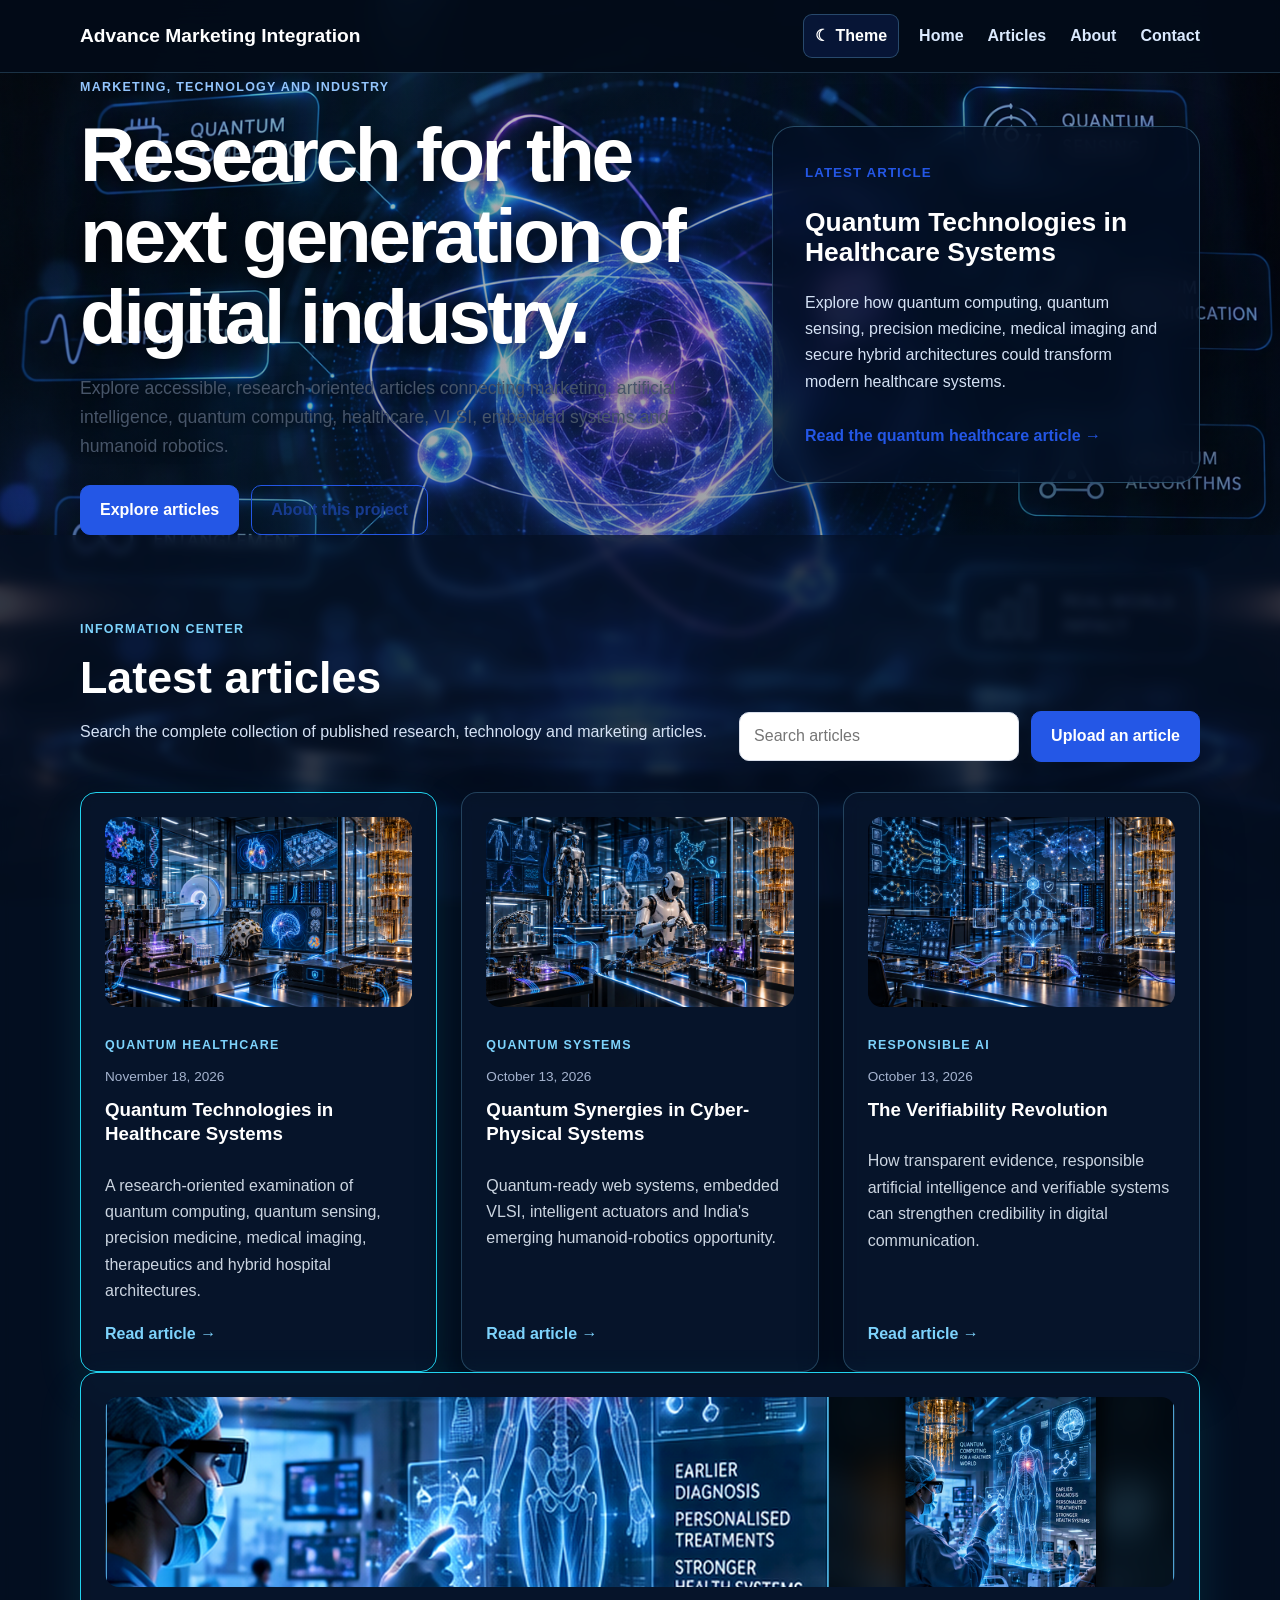
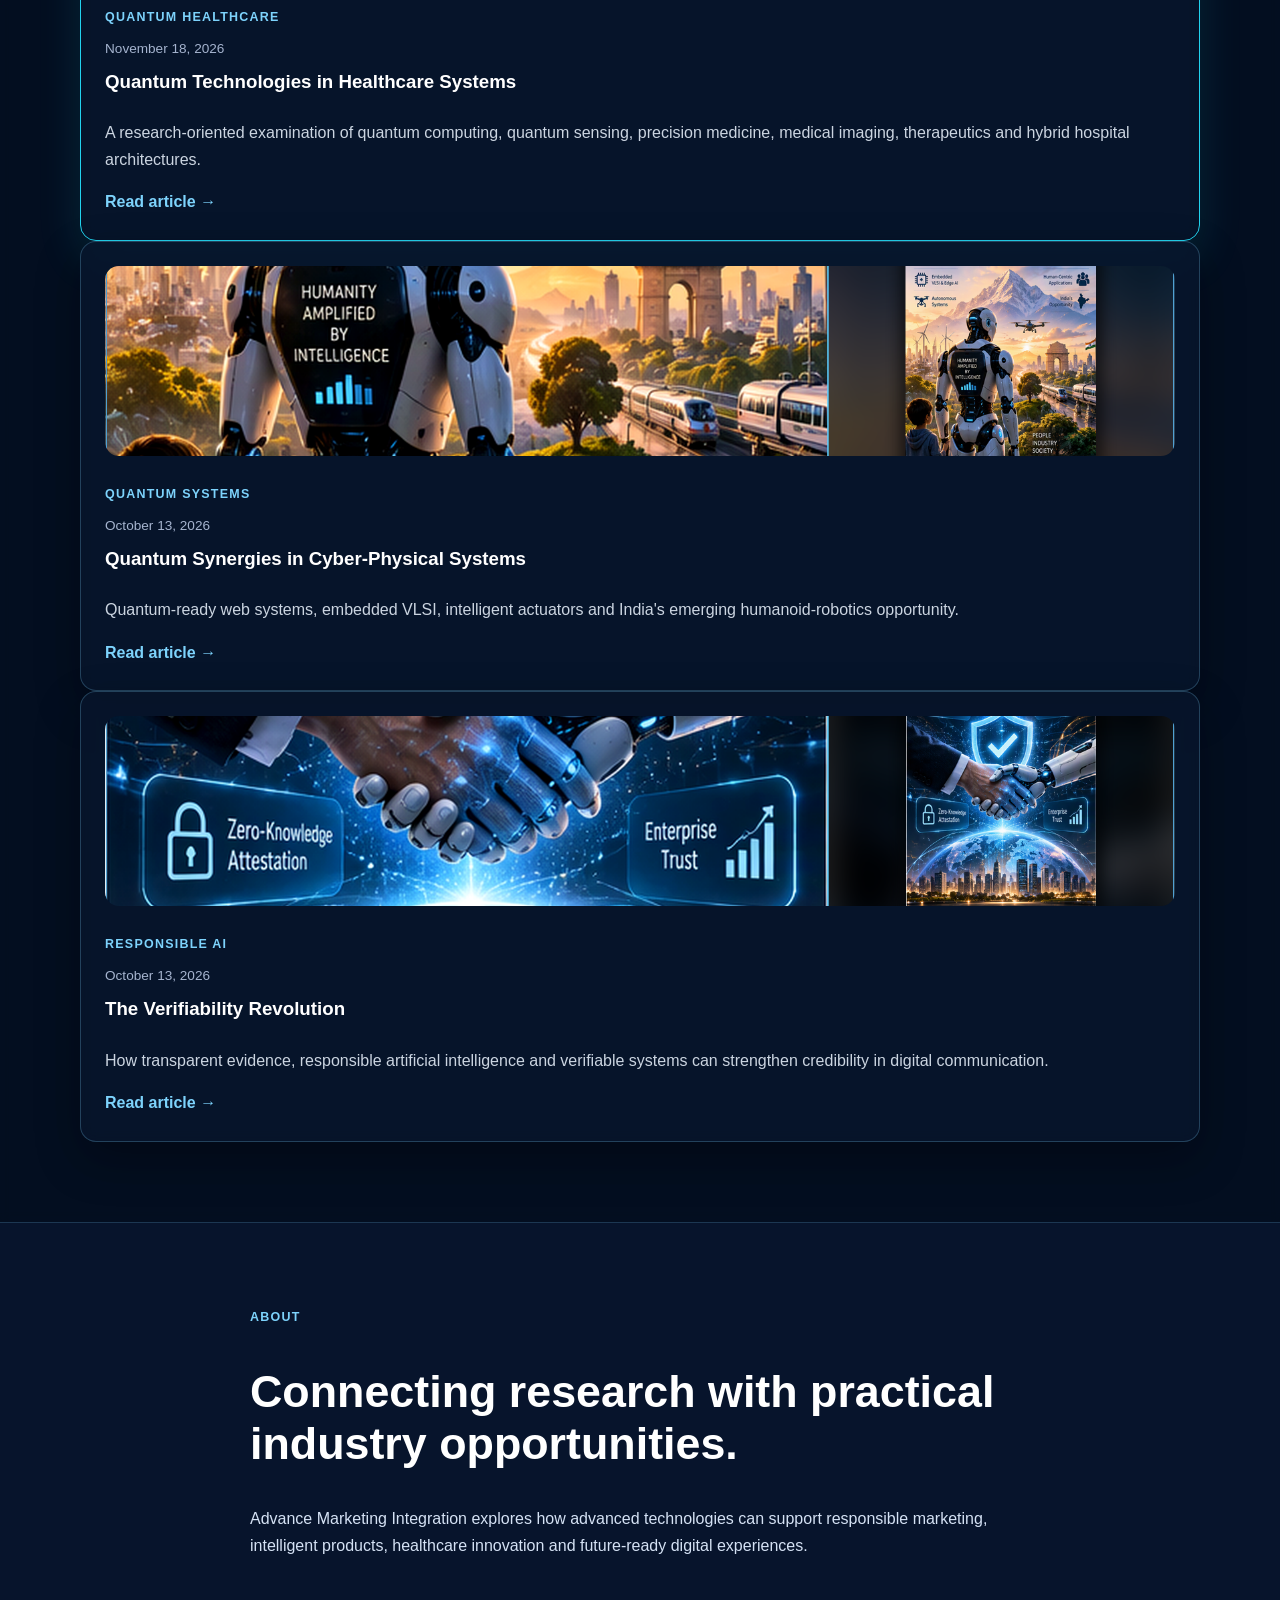
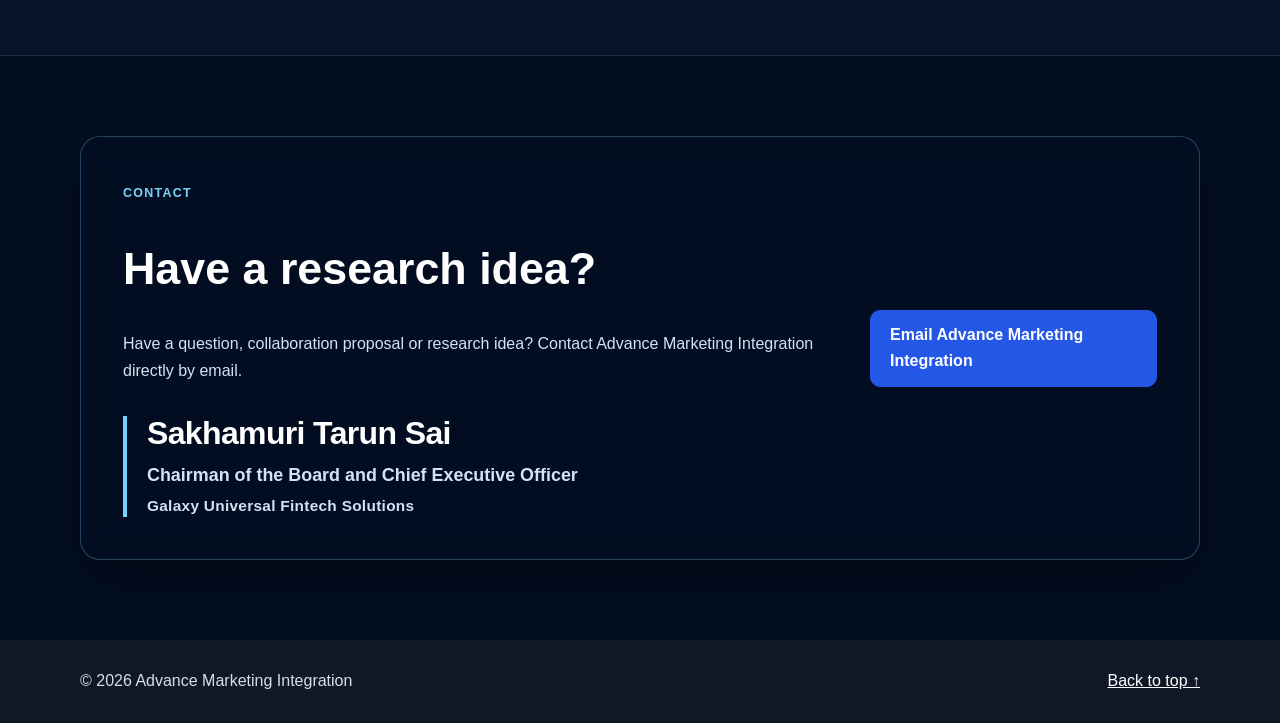
==== commit bc16b219: "Commit all these changes" ====
--- a/index.html
+++ b/index.html
@@ -421,11 +421,11 @@
             data-search="quantum technologies healthcare systems computing sensing medical imaging precision medicine therapeutics hospitals"
           >
             <img
-              class="card-image"
-              src="images/images/quantum-healthcare-hero.webp"
-              alt="Conceptual representation of quantum technology applications in healthcare"
-              loading="lazy"
-            >
+  class="card-image"
+  src="images/images/quantum_healthcare_maximum_information_banner_1600x600.png"
+  alt="Quantum technologies in healthcare systems cover banner"
+  loading="lazy"
+>
 
             <span class="tag">Quantum healthcare</span>
 
@@ -462,12 +462,11 @@
   aria-label="Read Quantum Synergies in Cyber-Physical Systems"
 >
   <img
-    class="card-image"
-    src="images/images/quantum-robotics-hero.png"
-    alt="Quantum computing, embedded electronics and intelligent robotics laboratory"
-    loading="lazy"
-    decoding="async"
-  >
+  class="card-image"
+  src="images/images/quantum_robotics_maximum_information_banner_1600x600.png"
+  alt="Quantum robotics and cyber-physical systems cover banner"
+  loading="lazy"
+>
 </a>  
           <span class="tag">Quantum systems</span>
 
@@ -503,13 +502,12 @@
   href="verifiability-revolution.html"
   aria-label="Read The Verifiability Revolution"
 >
-  <img
-    class="card-image"
-    src="images/images/verifiability-ai-hero.png"
-    alt="Verifiable artificial intelligence, transparent evidence systems and secure computing infrastructure"
-    loading="lazy"
-    decoding="async"
-  >
+ <img
+  class="card-image"
+  src="images/images/verifiability_maximum_information_banner_1600x600.png"
+  alt="Verifiability and responsible artificial intelligence cover banner"
+  loading="lazy"
+>
 </a>  
           <span class="tag">Responsible AI</span>
 
--- a/style.css
+++ b/style.css
@@ -1992,7 +1992,7 @@
 .contact-name {
   margin: 0 0 0.65rem;
   color: #ffffff;
-  font-size: clamp(2rem, 3vw, 3rem);
+  font-size: clamp(1.75rem, 2.5vw, 2.5rem);
   font-weight: 800;
   line-height: 1.1;
   letter-spacing: -0.02em;
@@ -2028,4 +2028,22 @@
   .contact-position {
     font-size: 1rem;
   }
+}
+/* New 1600 × 600 cover photos in the second article section */
+.information-banner {
+  display: block;
+  width: 100%;
+  height: auto;
+  aspect-ratio: 8 / 3;
+  object-fit: cover;
+  object-position: center;
+  border-radius: 20px;
+}
+
+@media (max-width: 680px) {
+  .information-banner {
+    min-height: 180px;
+    object-fit: cover;
+    border-radius: 14px;
+  }
 }
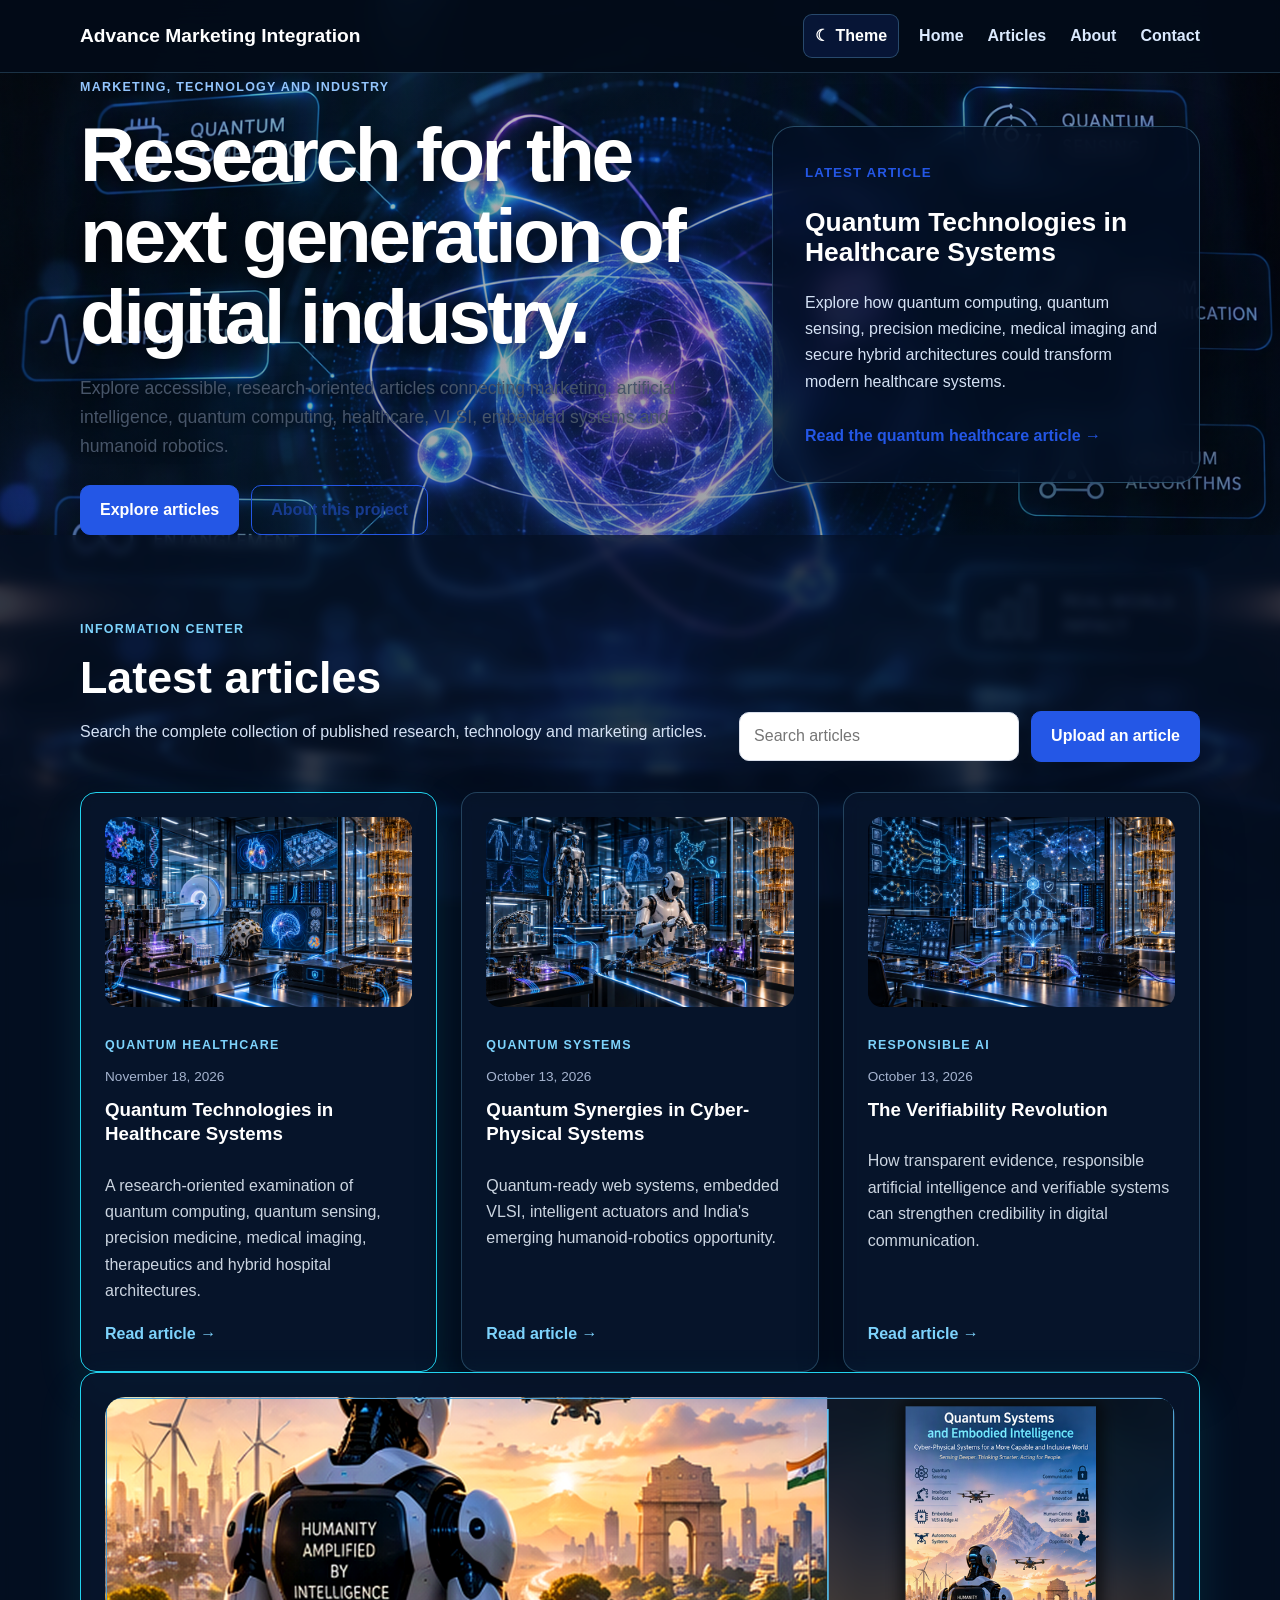
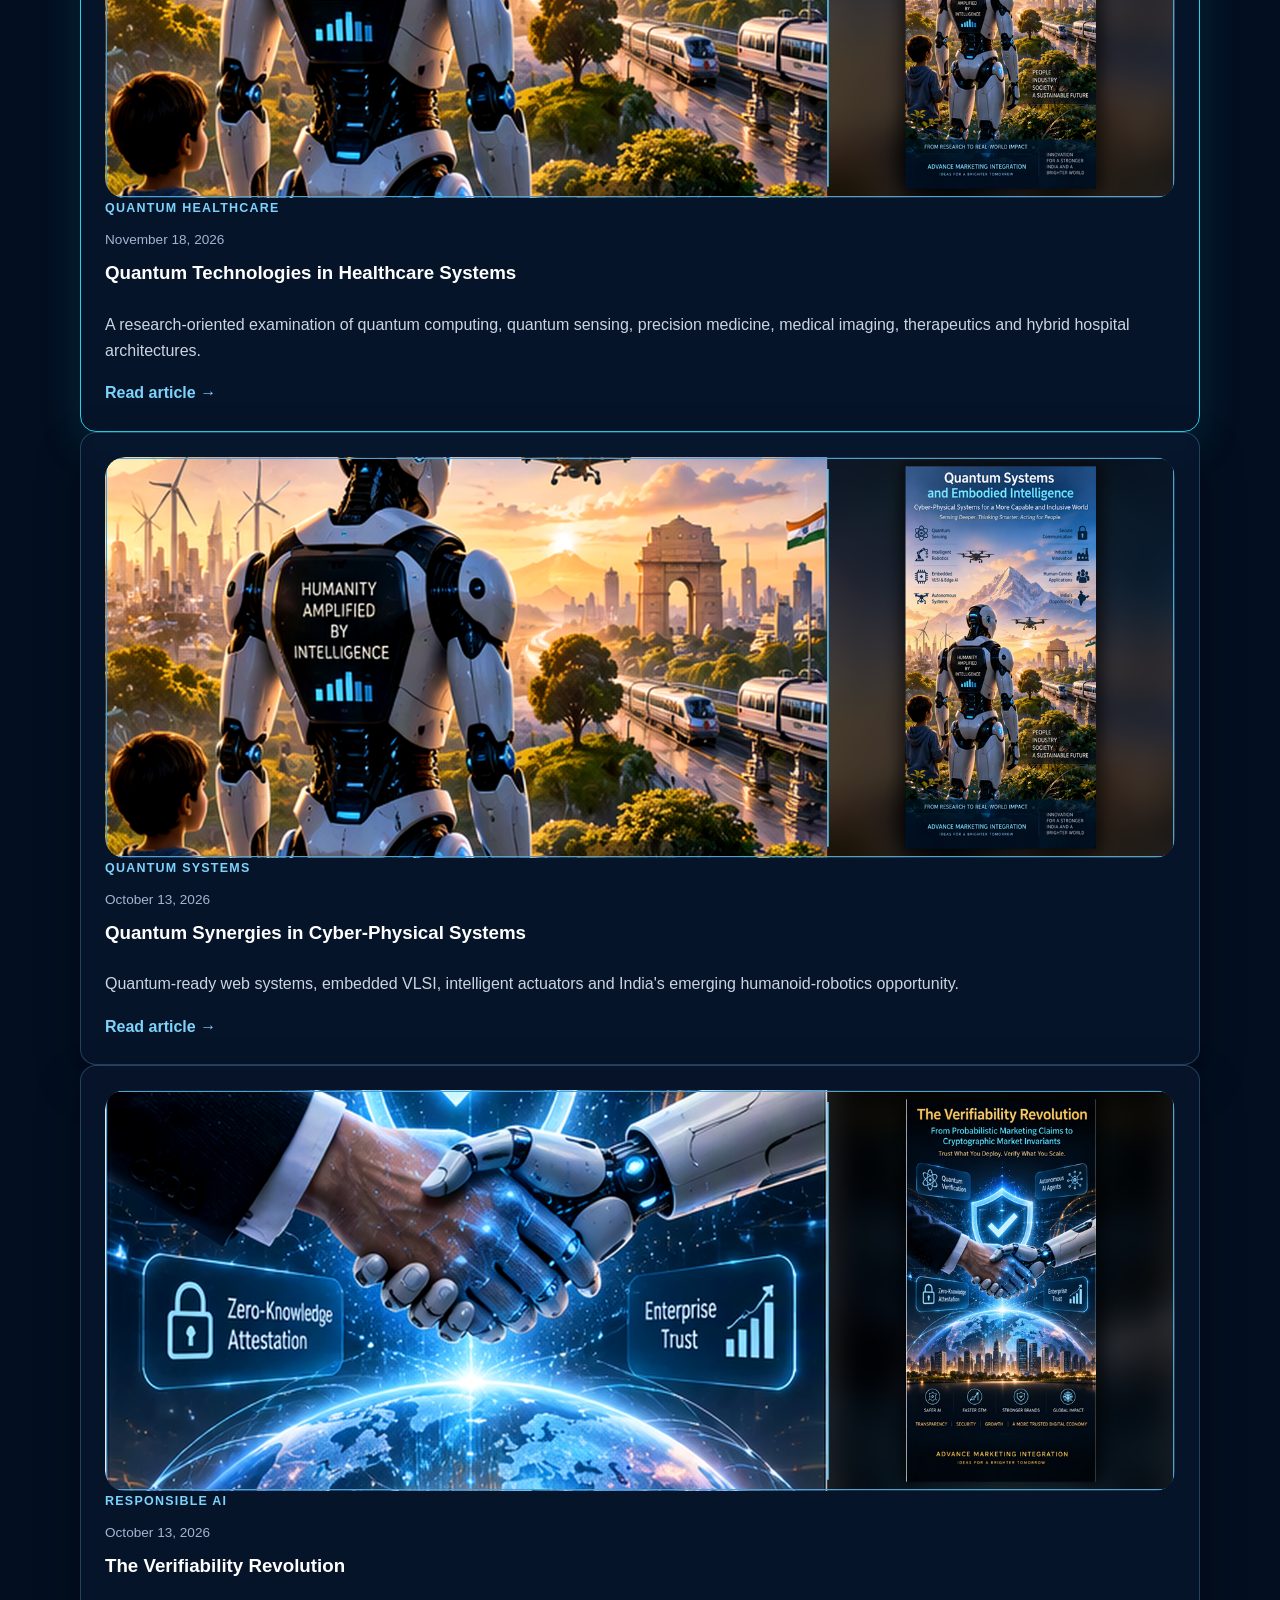
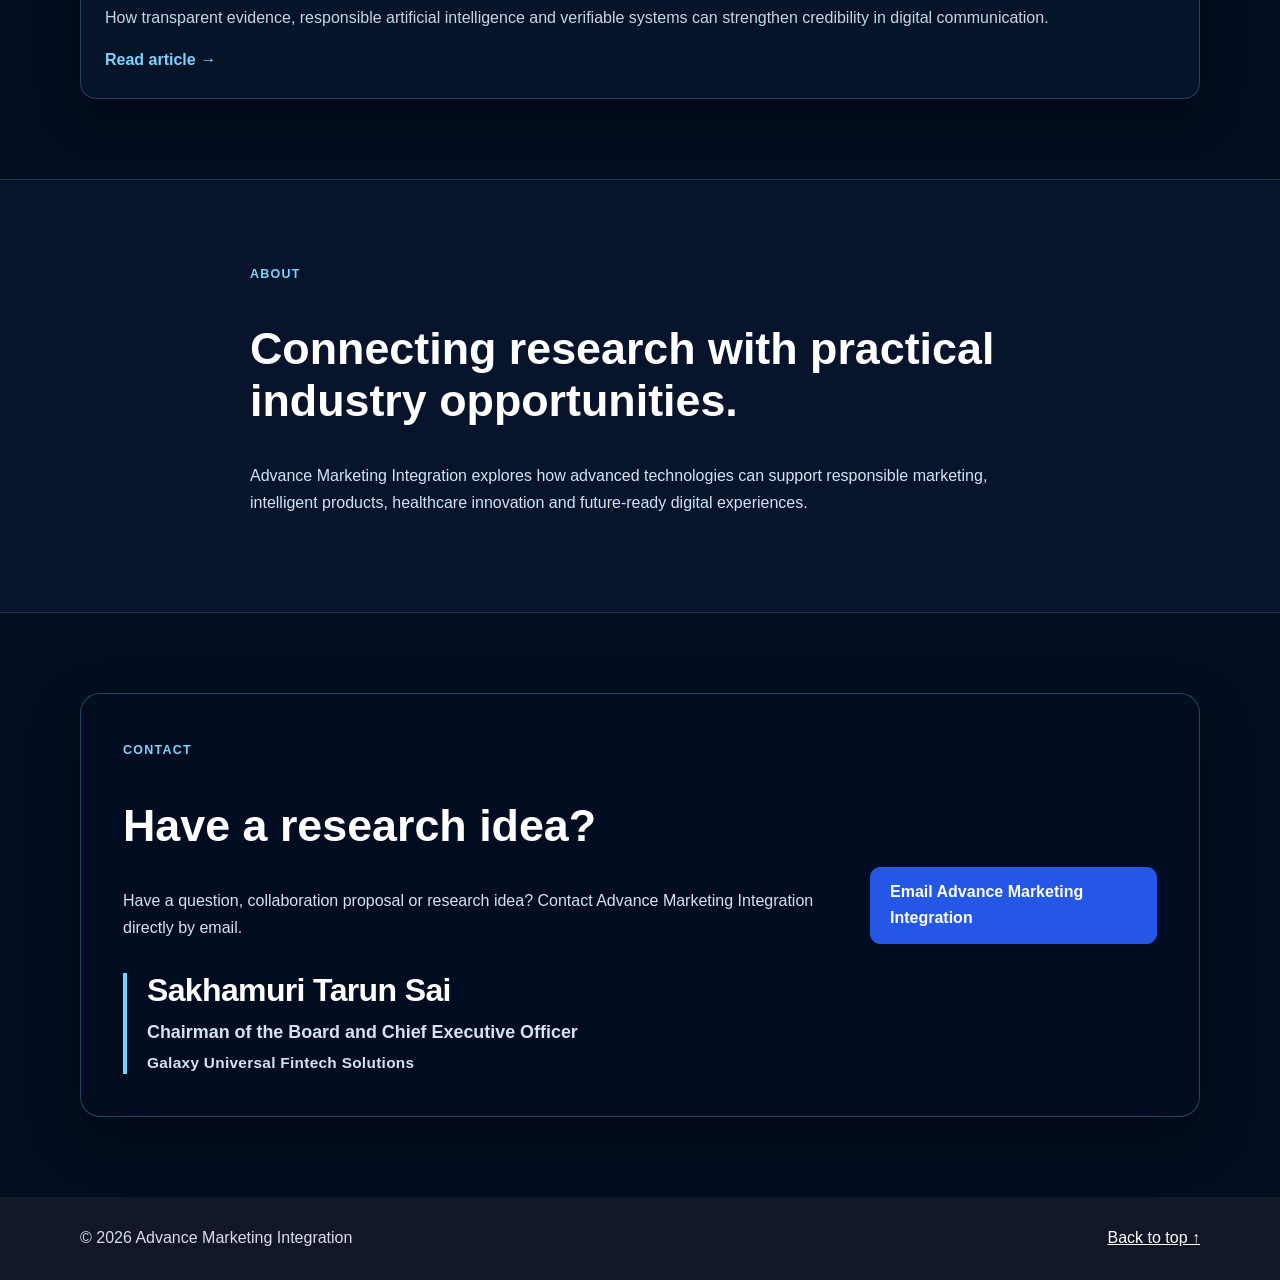
==== commit 29a70b48: "Commit these changes" ====
--- a/index.html
+++ b/index.html
@@ -420,11 +420,12 @@
             class="card card-newest"
             data-search="quantum technologies healthcare systems computing sensing medical imaging precision medicine therapeutics hospitals"
           >
-            <img
-  class="card-image"
-  src="images/images/quantum_healthcare_maximum_information_banner_1600x600.png"
-  alt="Quantum technologies in healthcare systems cover banner"
+        <img
+  class="card-image information-banner"
+  src="images/images/quantum_robotics_maximum_information_banner_1600x600.png"
+  alt="Quantum robotics and cyber-physical systems cover banner"
   loading="lazy"
+  decoding="async"
 >
 
             <span class="tag">Quantum healthcare</span>
@@ -461,11 +462,12 @@
   href="future-of-search-marketing.html"
   aria-label="Read Quantum Synergies in Cyber-Physical Systems"
 >
-  <img
-  class="card-image"
+ <img
+  class="card-image information-banner"
   src="images/images/quantum_robotics_maximum_information_banner_1600x600.png"
   alt="Quantum robotics and cyber-physical systems cover banner"
   loading="lazy"
+  decoding="async"
 >
 </a>  
           <span class="tag">Quantum systems</span>
@@ -502,11 +504,12 @@
   href="verifiability-revolution.html"
   aria-label="Read The Verifiability Revolution"
 >
- <img
-  class="card-image"
+<img
+  class="card-image information-banner"
   src="images/images/verifiability_maximum_information_banner_1600x600.png"
   alt="Verifiability and responsible artificial intelligence cover banner"
   loading="lazy"
+  decoding="async"
 >
 </a>  
           <span class="tag">Responsible AI</span>
--- a/style.css
+++ b/style.css
@@ -2029,21 +2029,54 @@
     font-size: 1rem;
   }
 }
-/* New 1600 × 600 cover photos in the second article section */
+/* Full visibility for 1600 × 600 information banners */
 .information-banner {
   display: block;
   width: 100%;
+  max-width: 1600px;
   height: auto;
   aspect-ratio: 8 / 3;
-  object-fit: cover;
+  margin-inline: auto;
+  object-fit: contain;
   object-position: center;
   border-radius: 20px;
+  background-color: #071426;
+}
+/* Complete 1600 × 600 article cover banners */
+.card-image.information-banner {
+  display: block;
+  width: 100%;
+  height: auto !important;
+  min-height: 0 !important;
+  aspect-ratio: auto;
+  margin: 0;
+  border-radius: 20px;
+  object-fit: contain !important;
+  object-position: center;
+  background-color: transparent;
+}
+
+/* Prevent the image link from restricting the banner height */
+.card-image-link:has(.information-banner) {
+  display: block;
+  width: 100%;
+  height: auto;
+  overflow: hidden;
+  border-radius: 20px;
+  background-color: transparent;
 }
 
 @media (max-width: 680px) {
-  .information-banner {
-    min-height: 180px;
-    object-fit: cover;
+  .card-image.information-banner {
+    width: 100%;
+    height: auto !important;
+    min-height: 0 !important;
+    aspect-ratio: auto;
     border-radius: 14px;
+    object-fit: contain !important;
+  }
+
+  .card-image-link:has(.information-banner) {
+    border-radius: 14px;
   }
 }
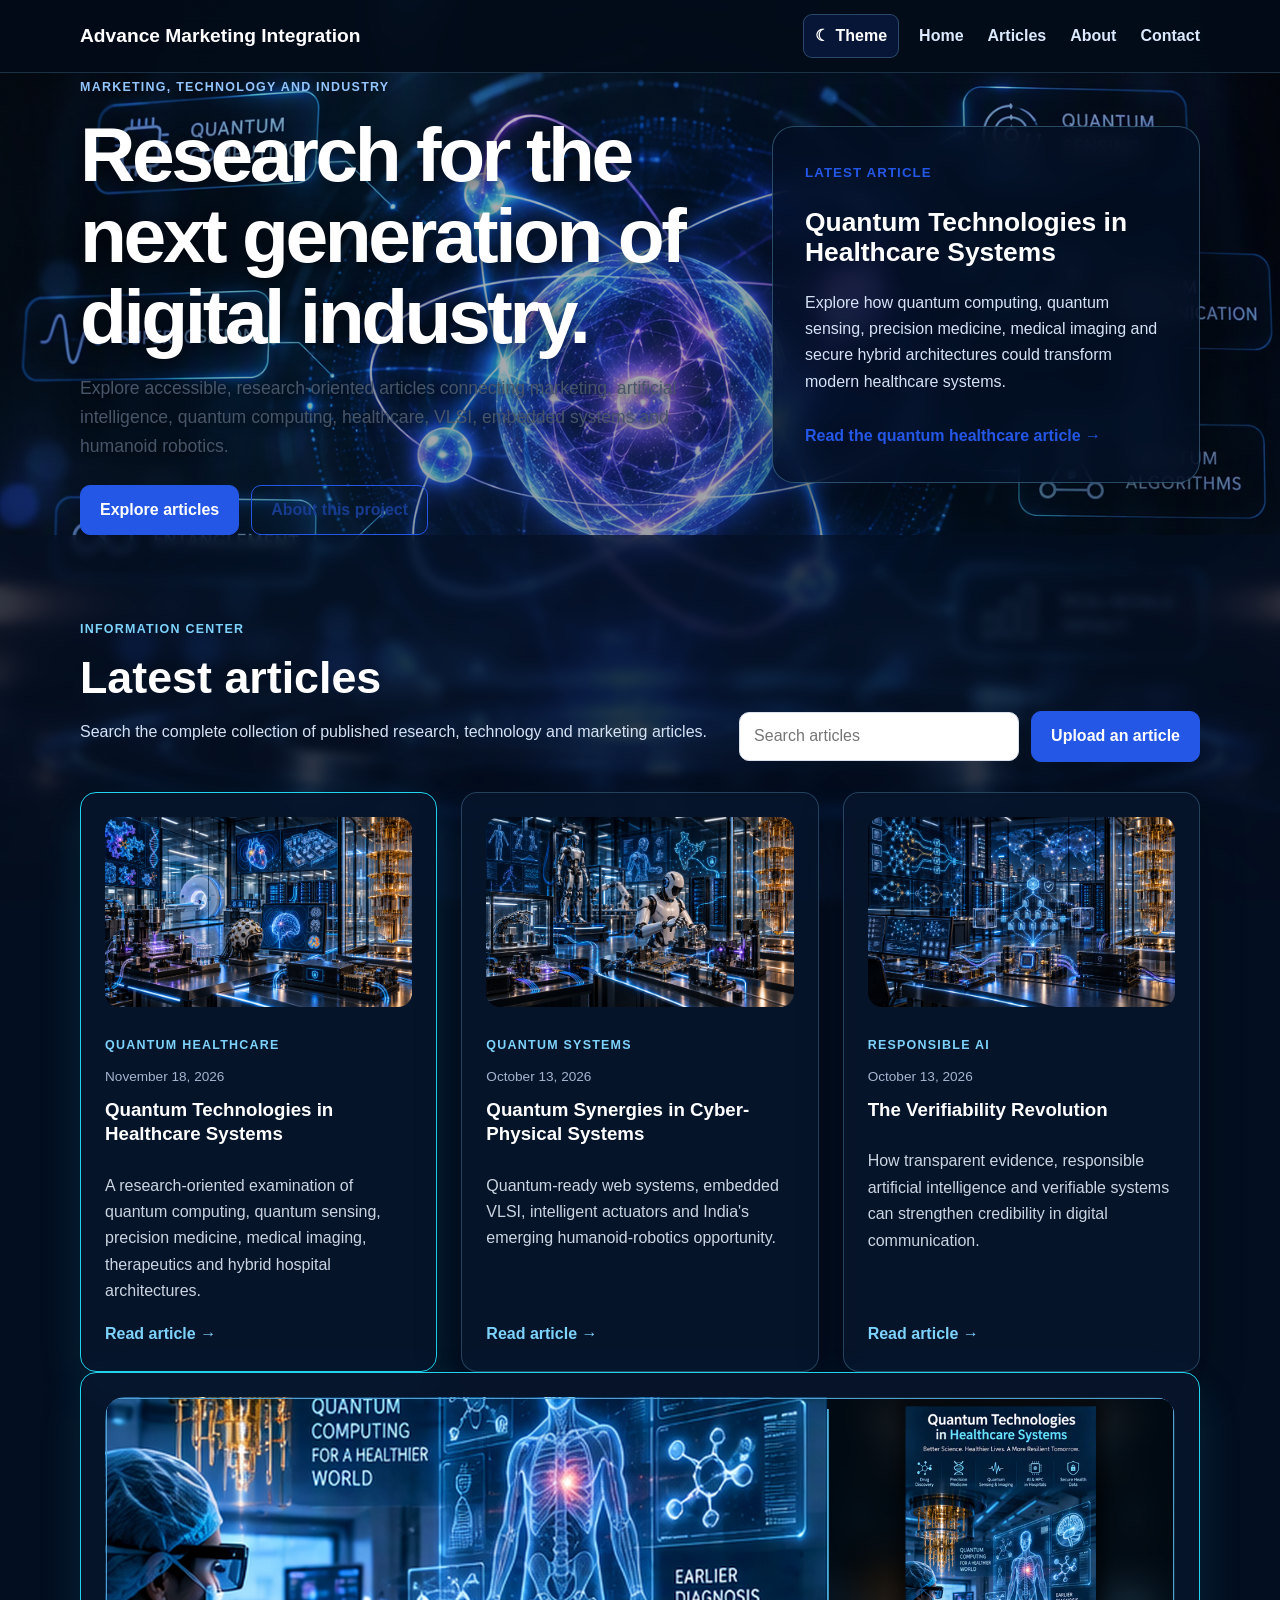
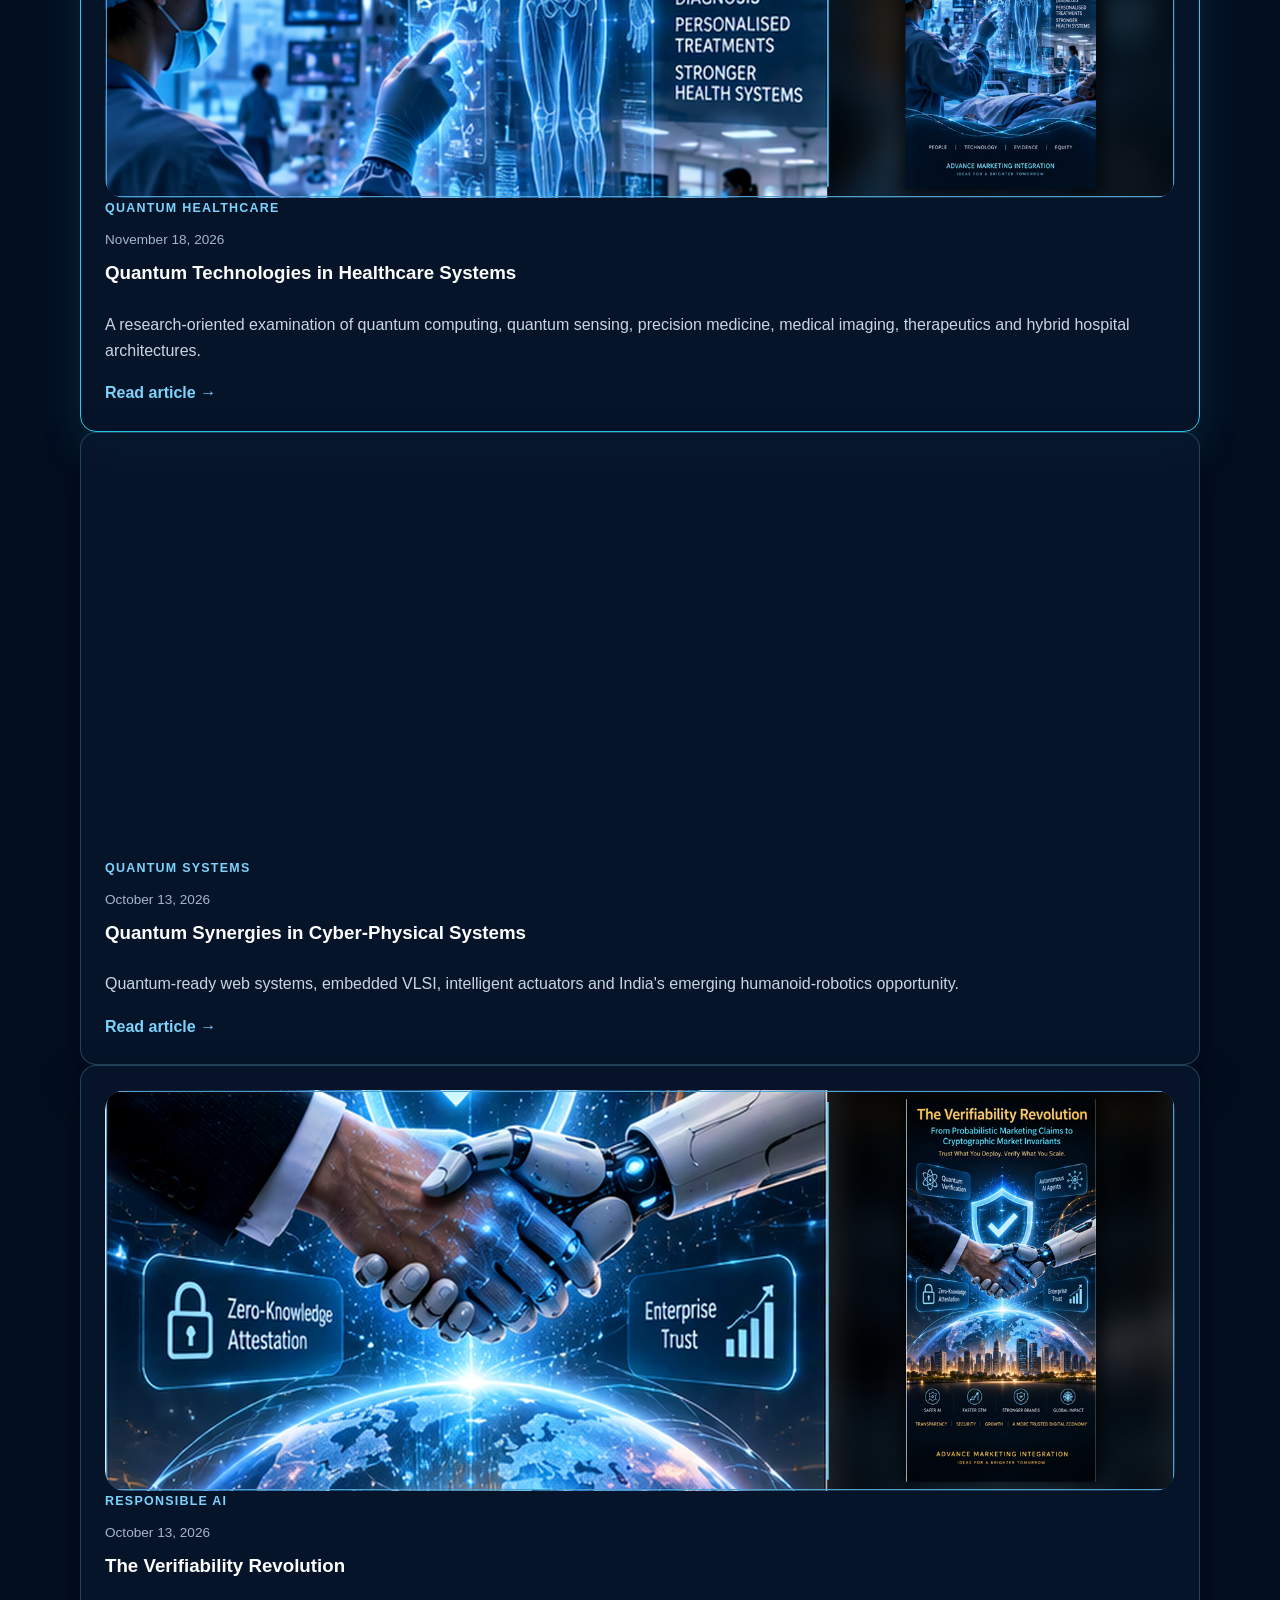
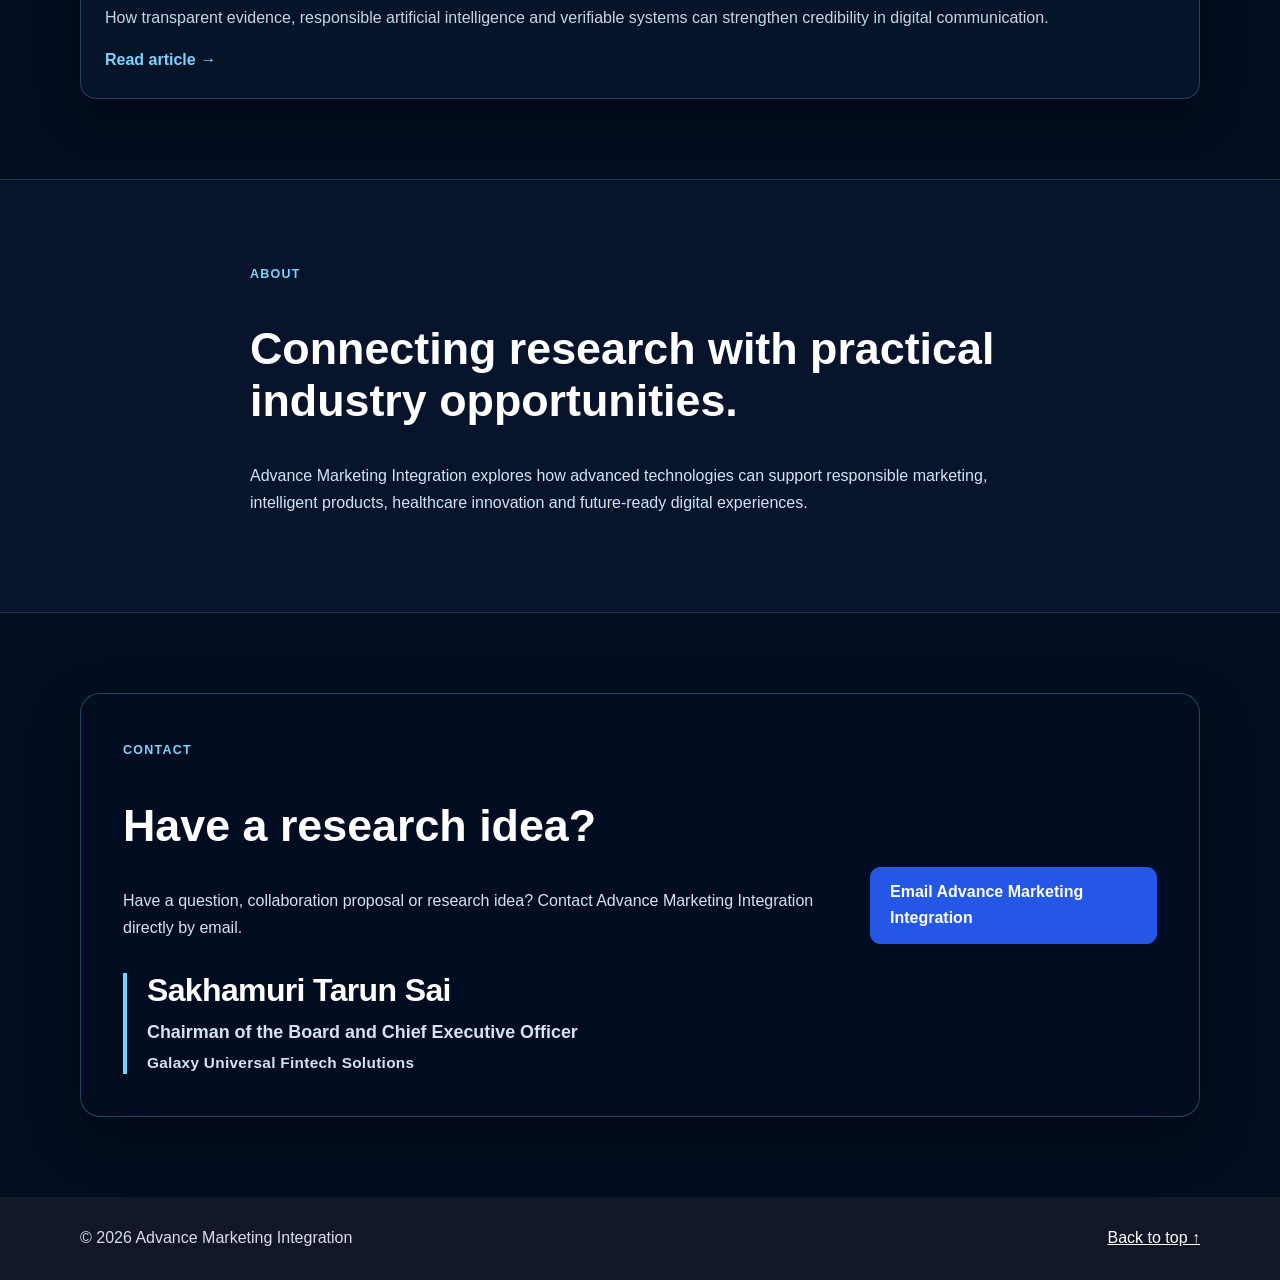
==== commit e9ec60b5: "Commit" ====
--- a/index.html
+++ b/index.html
@@ -420,13 +420,13 @@
             class="card card-newest"
             data-search="quantum technologies healthcare systems computing sensing medical imaging precision medicine therapeutics hospitals"
           >
-        <img
-  class="card-image information-banner"
-  src="images/images/quantum_robotics_maximum_information_banner_1600x600.png"
-  alt="Quantum robotics and cyber-physical systems cover banner"
-  loading="lazy"
-  decoding="async"
->
+ <img
+    class="card-image information-banner"
+    src="images/images/quantum_healthcare_maximum_information_banner_1600x600.png"
+    alt="Quantum technologies in healthcare systems cover banner"
+    loading="lazy"
+    decoding="async"
+  >
 
             <span class="tag">Quantum healthcare</span>
 
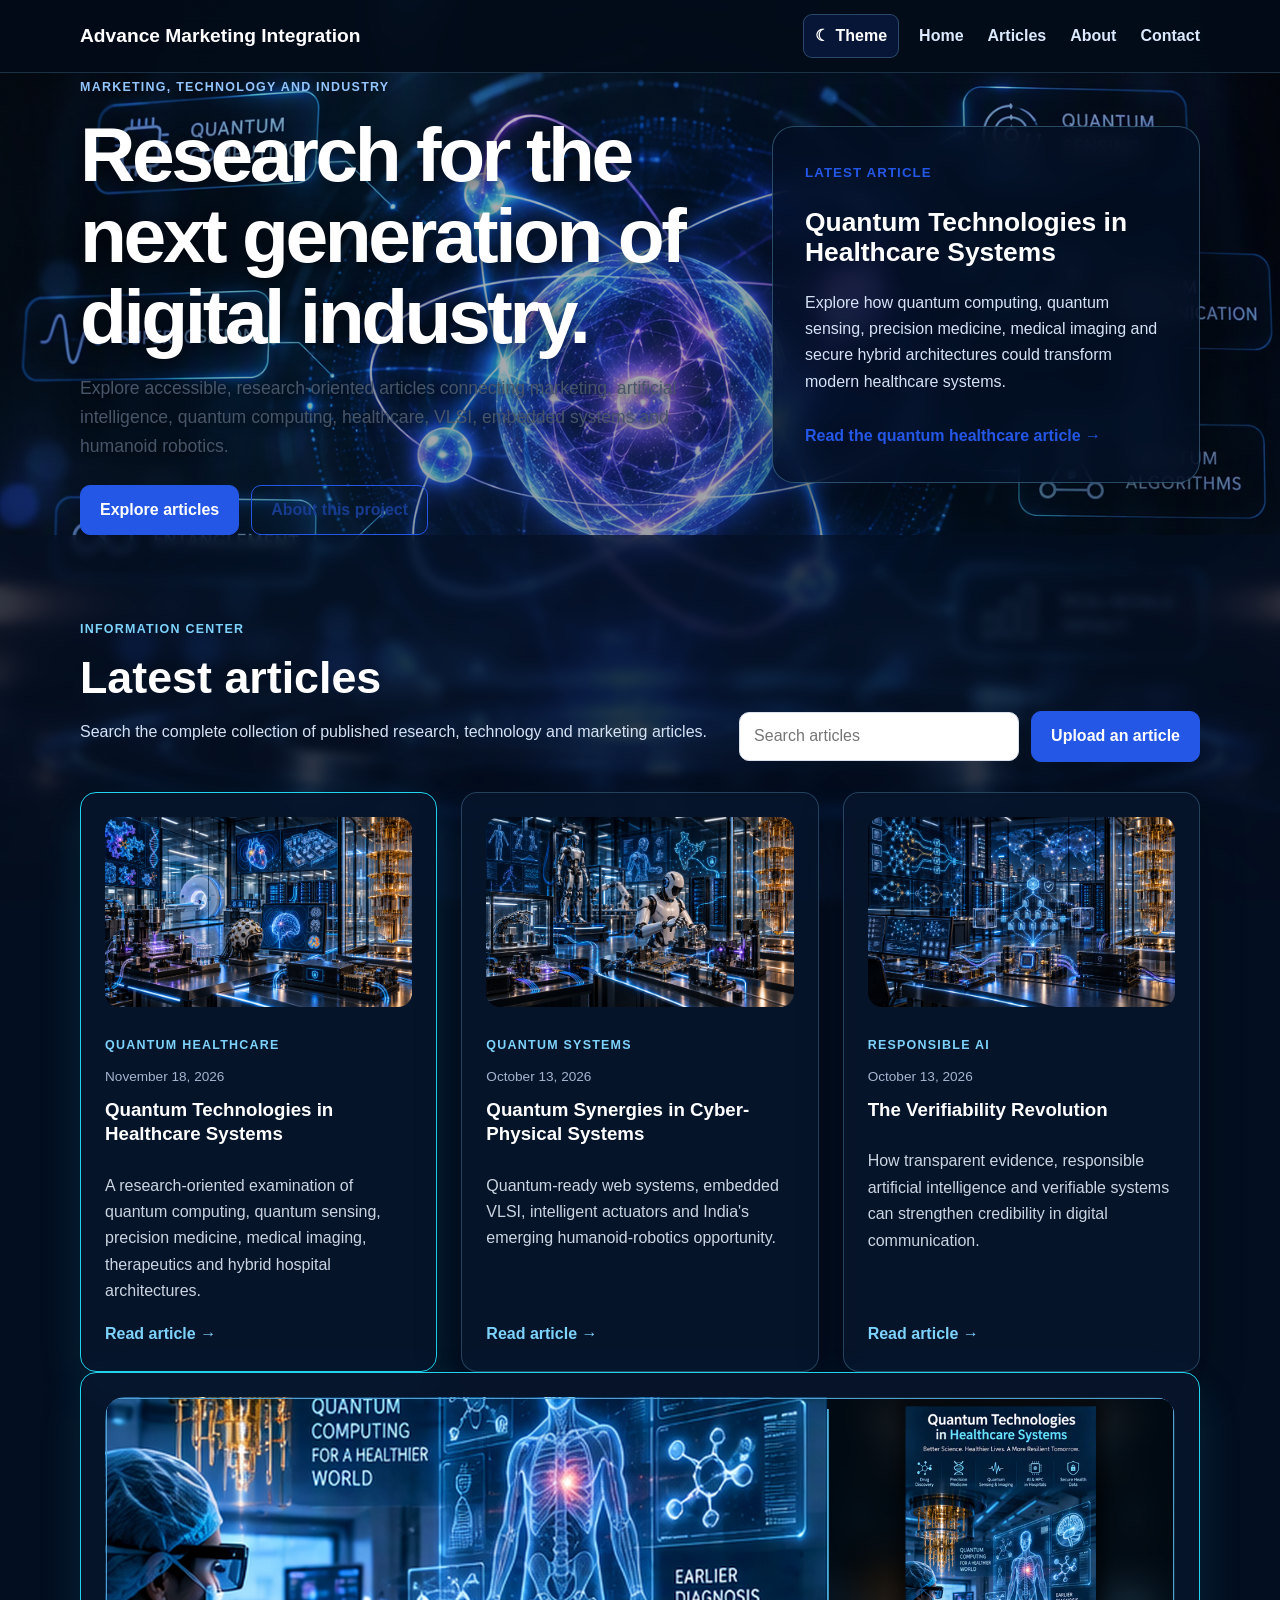
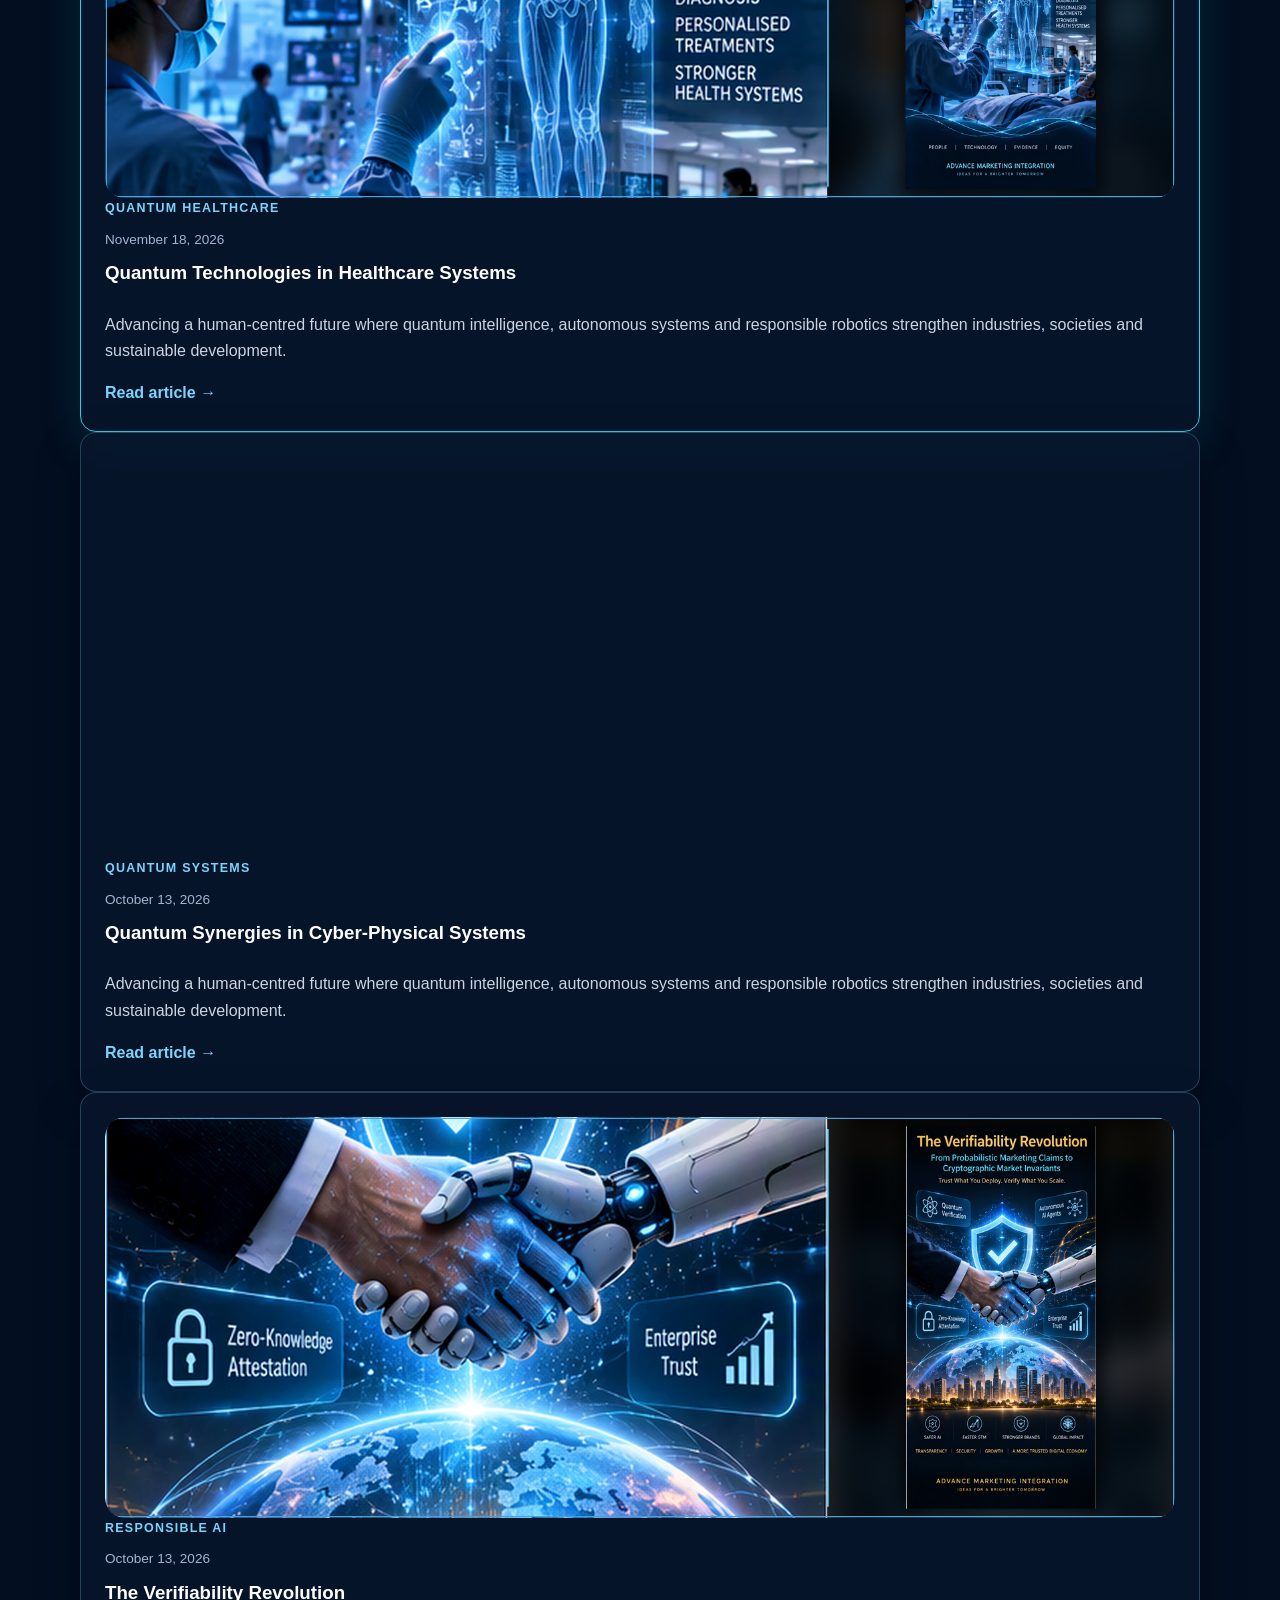
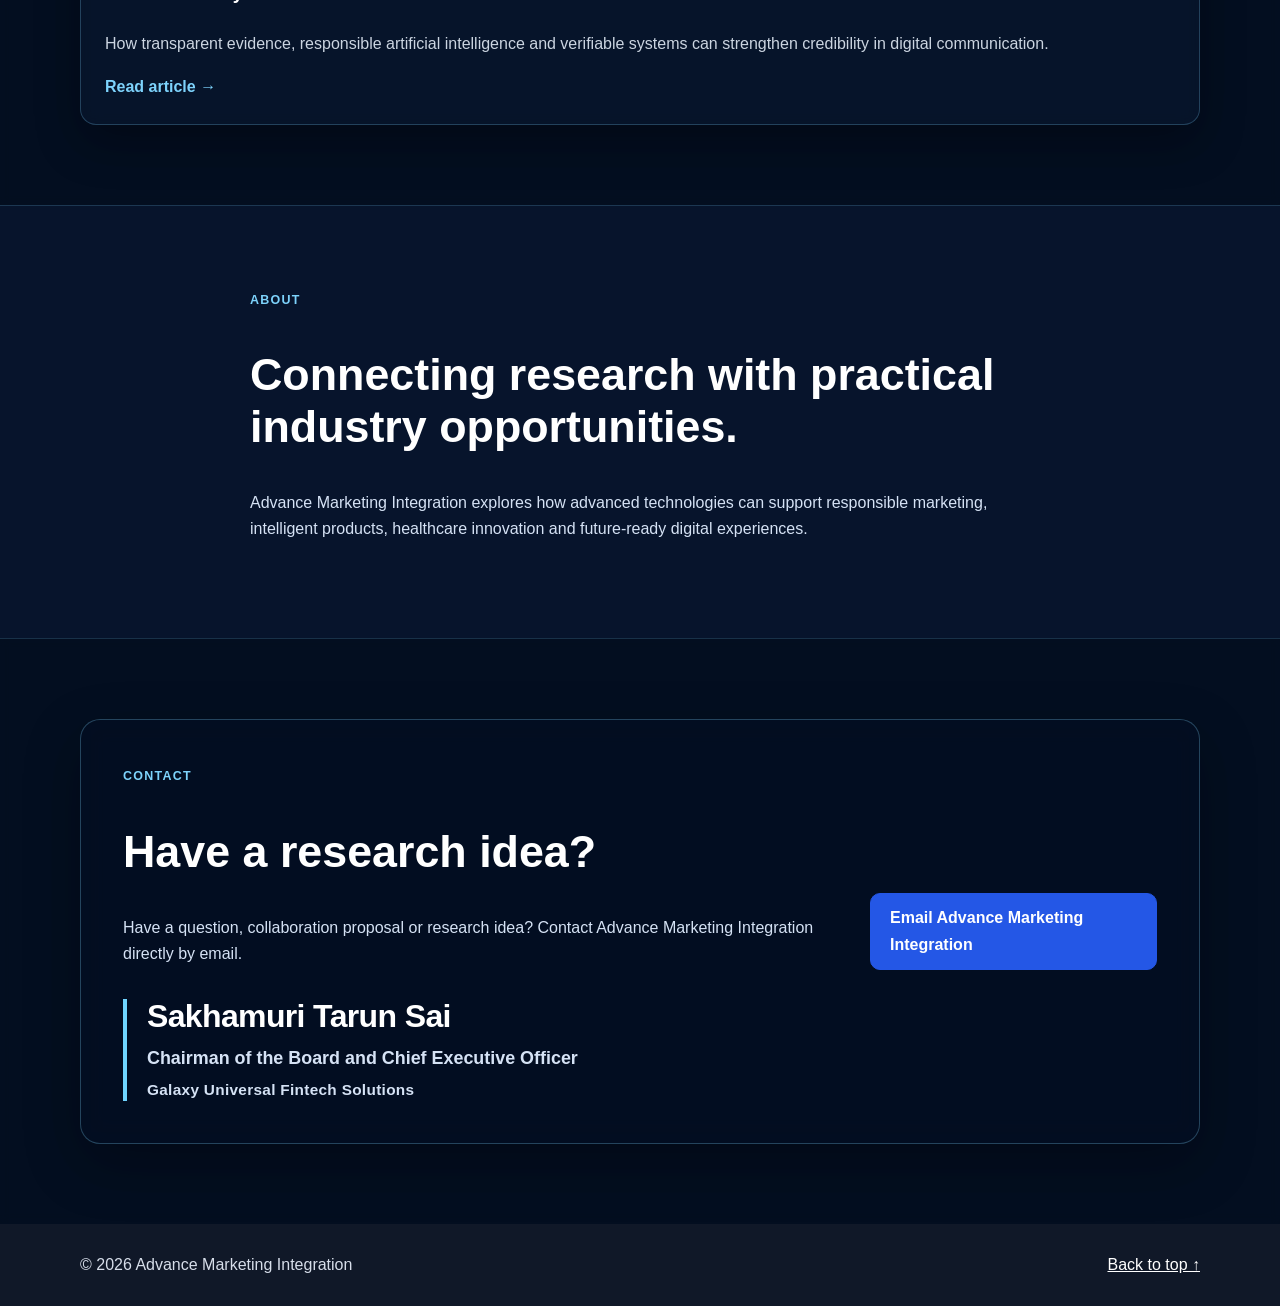
==== commit 38184813: "Commit" ====
--- a/index.html
+++ b/index.html
@@ -439,9 +439,9 @@
             </h3>
 
             <p>
-              A research-oriented examination of quantum computing,
-              quantum sensing, precision medicine, medical imaging,
-              therapeutics and hybrid hospital architectures.
+                Advancing a human-centred future where quantum intelligence,
+  autonomous systems and responsible robotics strengthen industries,
+  societies and sustainable development.
             </p>
 
             <a
@@ -481,9 +481,9 @@
             </h3>
 
             <p>
-              Quantum-ready web systems, embedded VLSI,
-              intelligent actuators and India's emerging
-              humanoid-robotics opportunity.
+              Advancing a human-centred future where quantum intelligence,
+  autonomous systems and responsible robotics strengthen industries,
+  societies and sustainable development.
             </p>
 
             <a
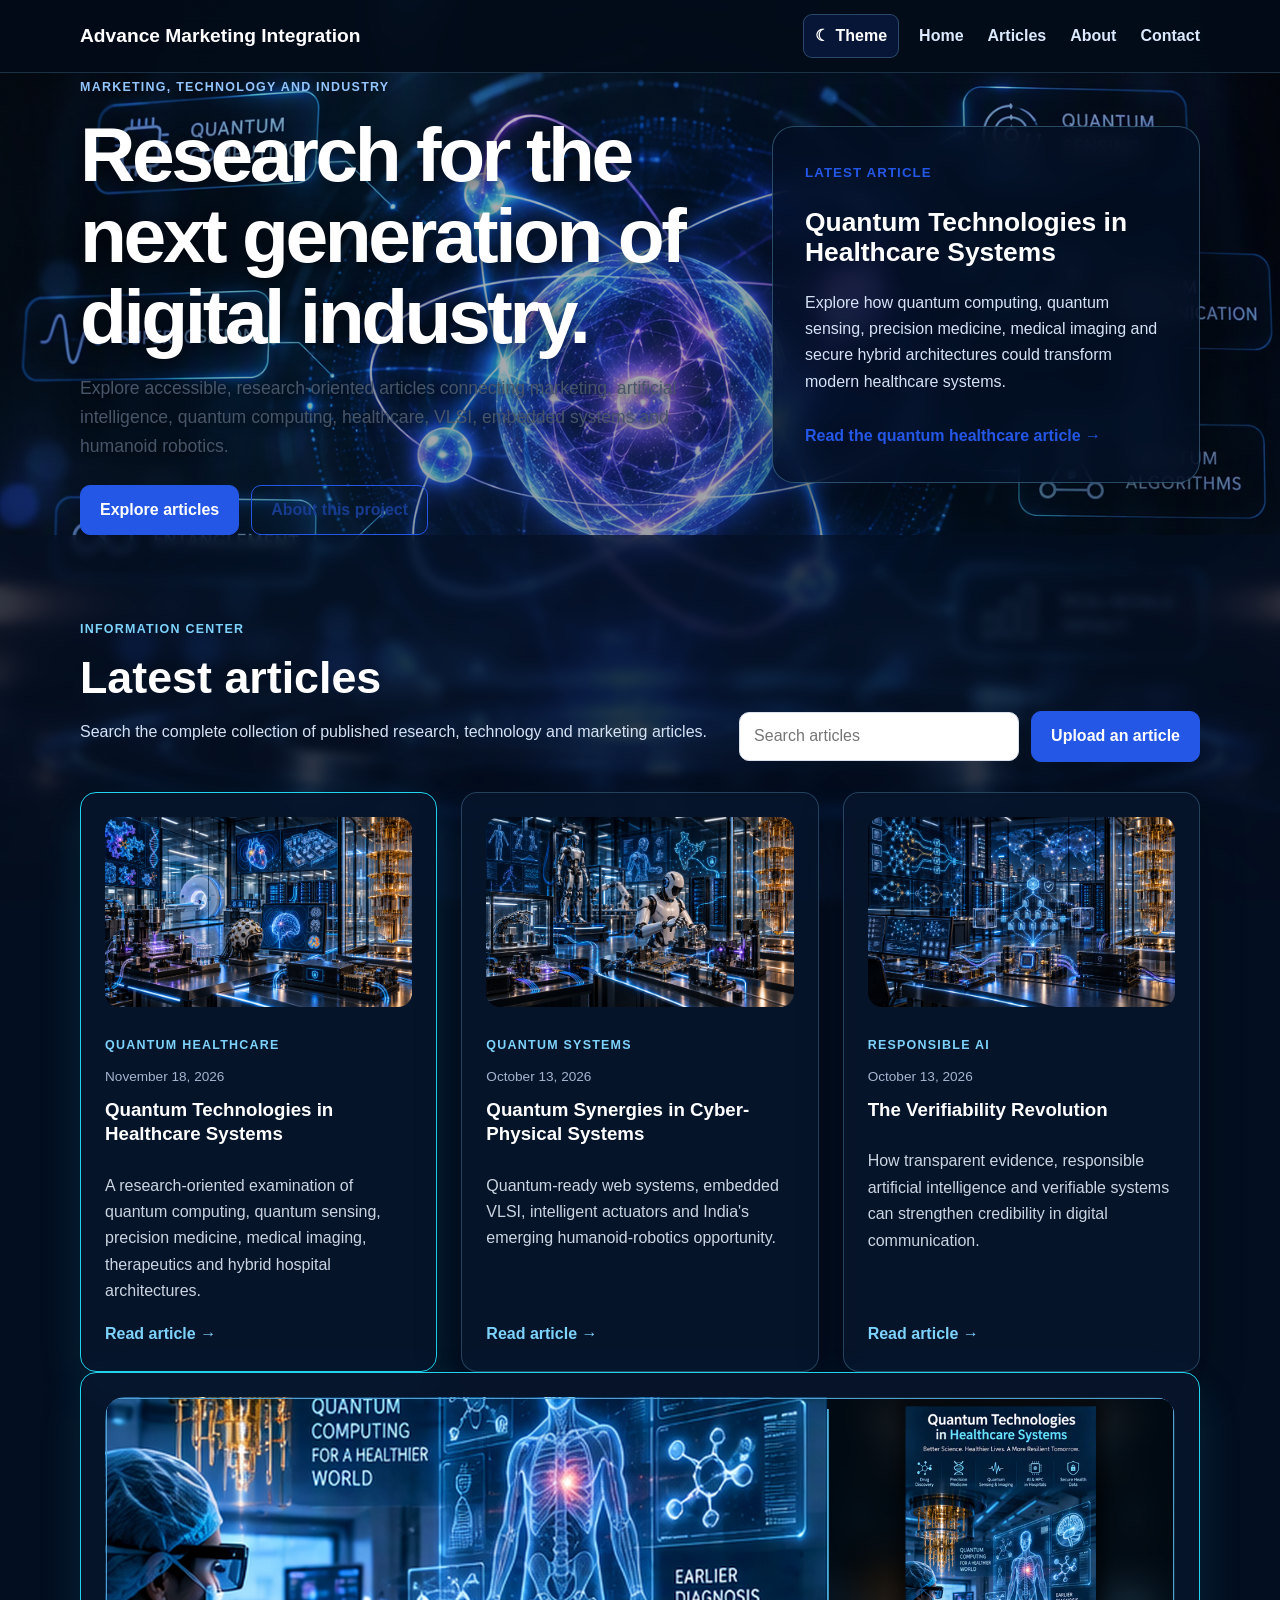
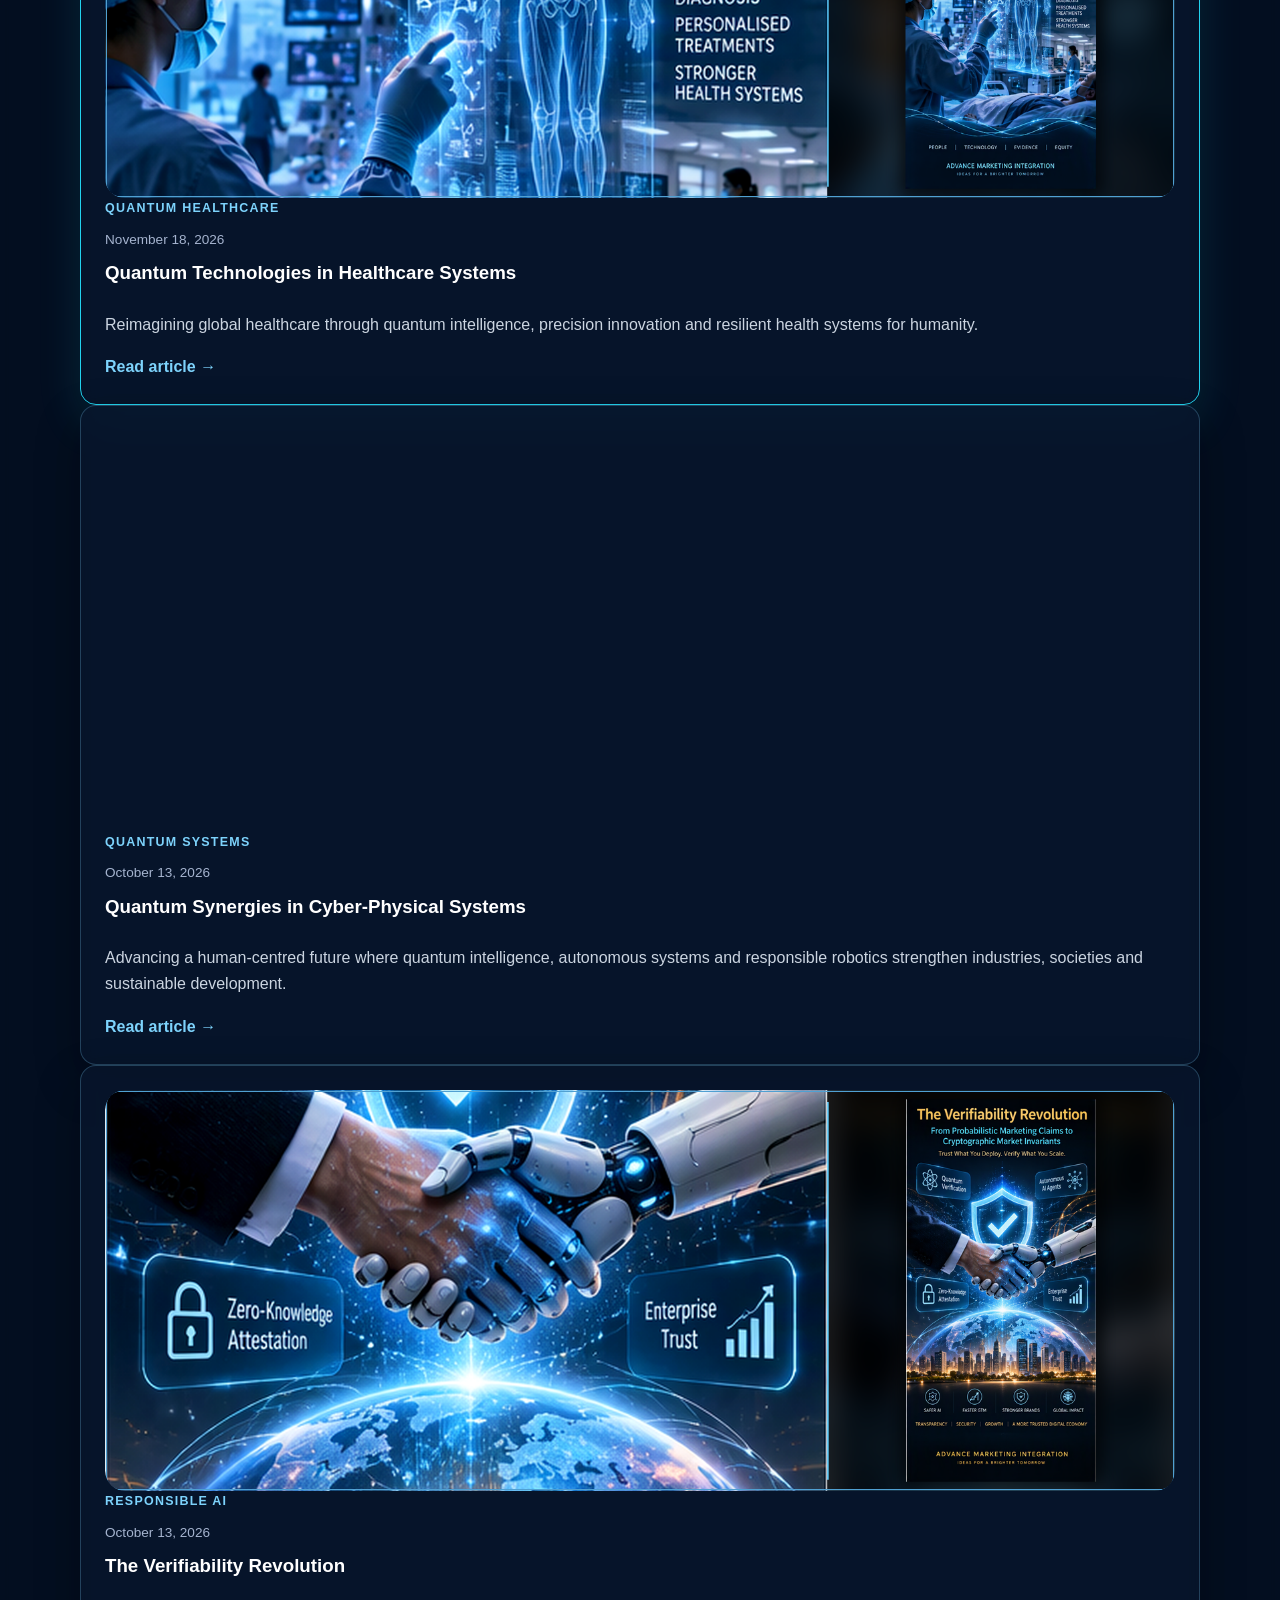
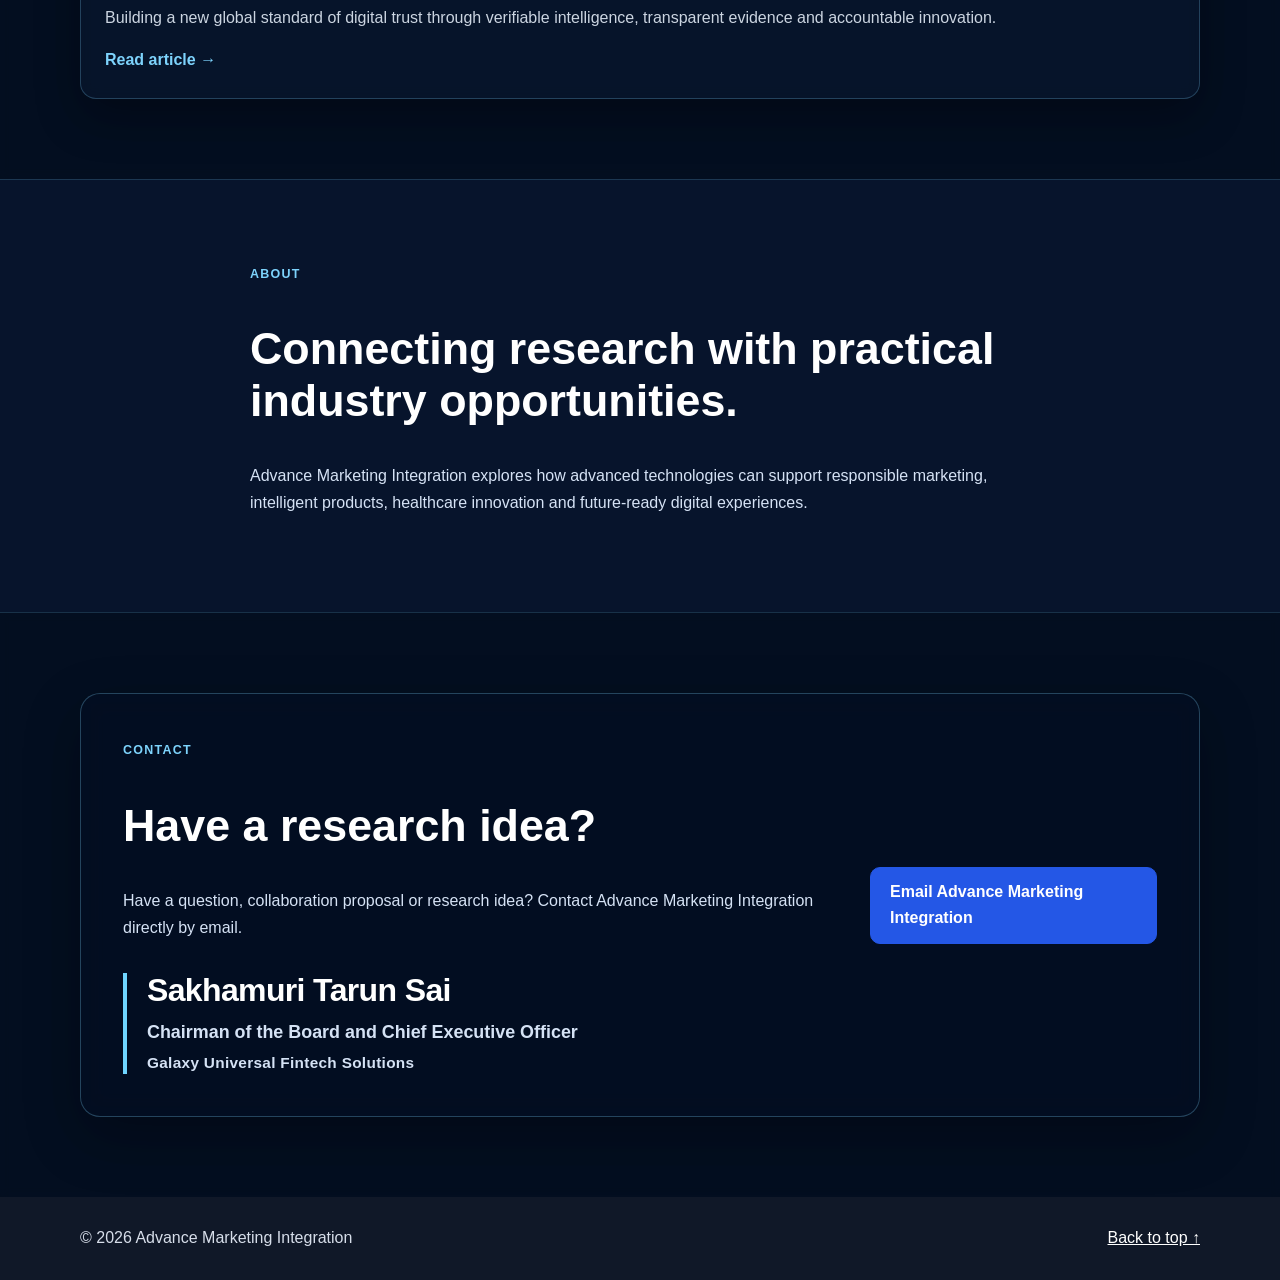
==== commit a570e673: "Commit" ====
--- a/index.html
+++ b/index.html
@@ -439,9 +439,8 @@
             </h3>
 
             <p>
-                Advancing a human-centred future where quantum intelligence,
-  autonomous systems and responsible robotics strengthen industries,
-  societies and sustainable development.
+                Reimagining global healthcare through quantum intelligence,
+  precision innovation and resilient health systems for humanity.
             </p>
 
             <a
@@ -523,9 +522,8 @@
             </h3>
 
             <p>
-              How transparent evidence, responsible artificial
-              intelligence and verifiable systems can strengthen
-              credibility in digital communication.
+               Building a new global standard of digital trust through verifiable
+  intelligence, transparent evidence and accountable innovation.
             </p>
 
             <a
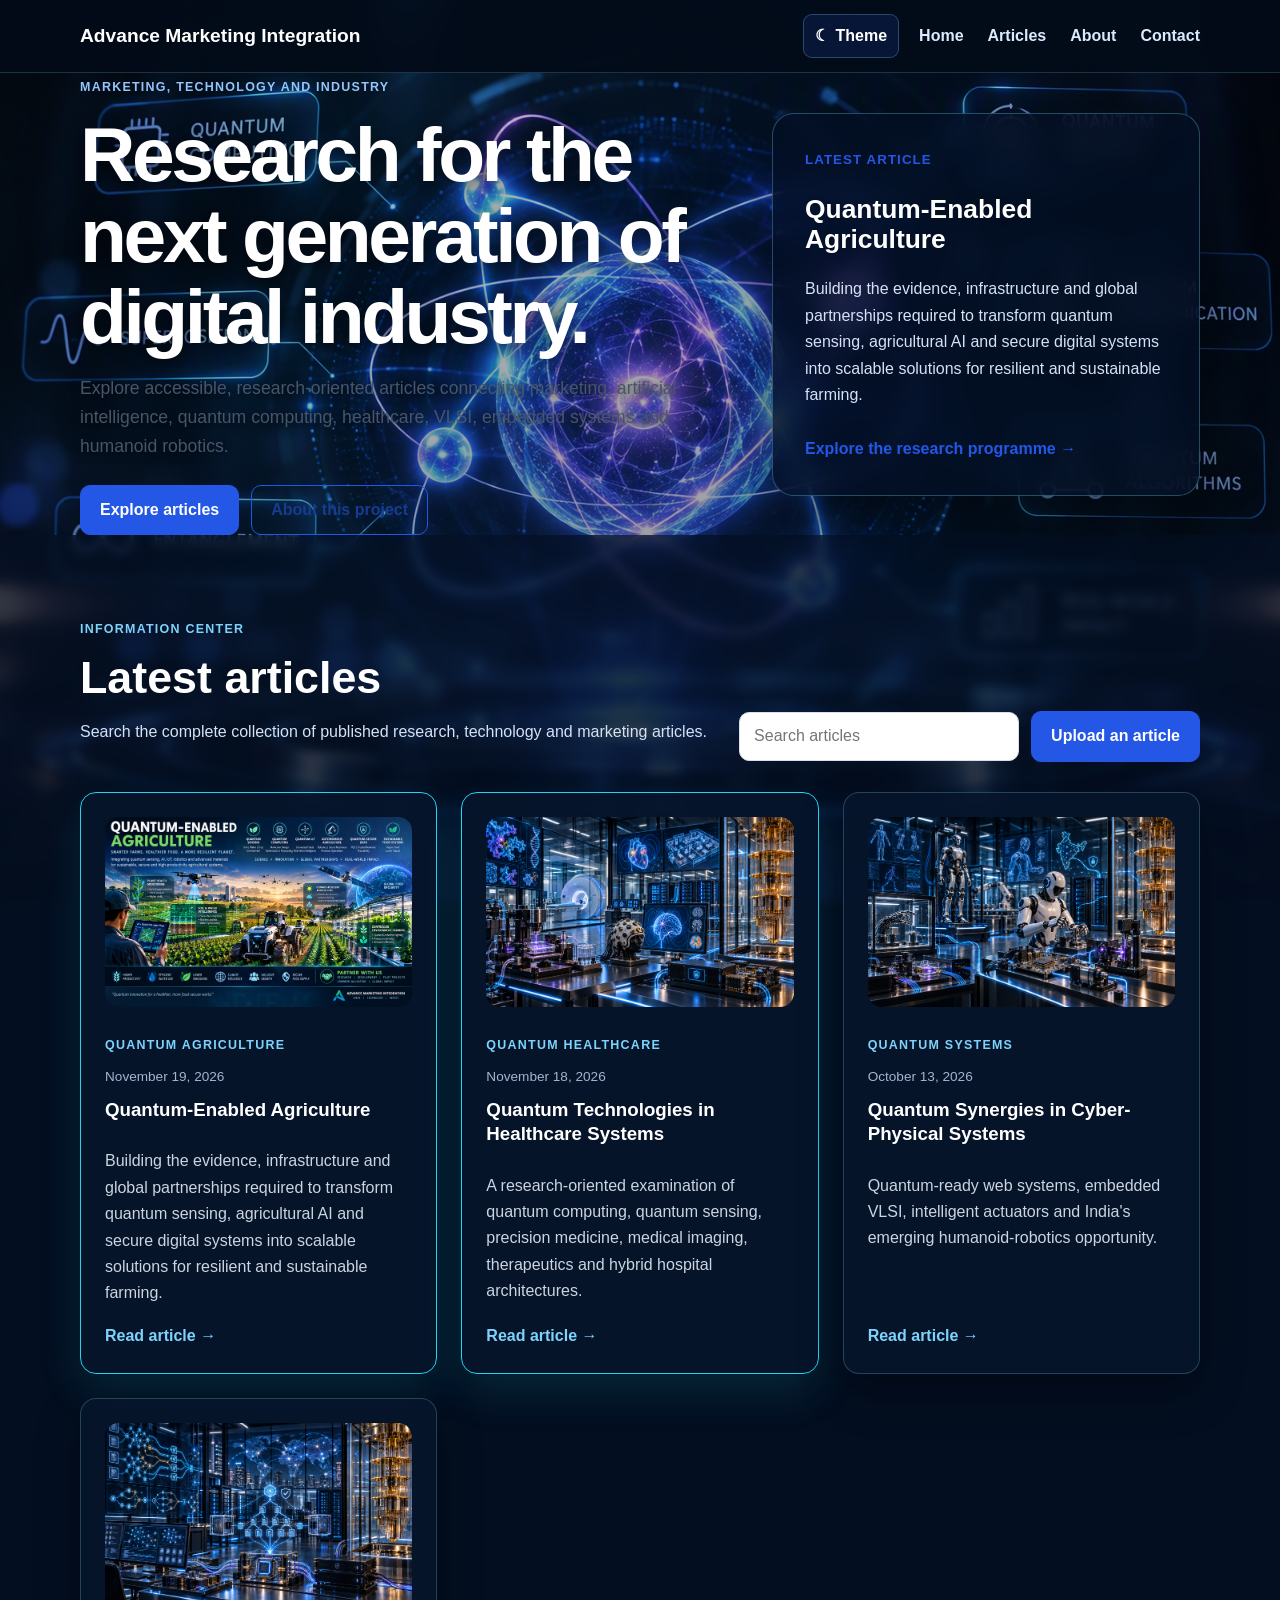
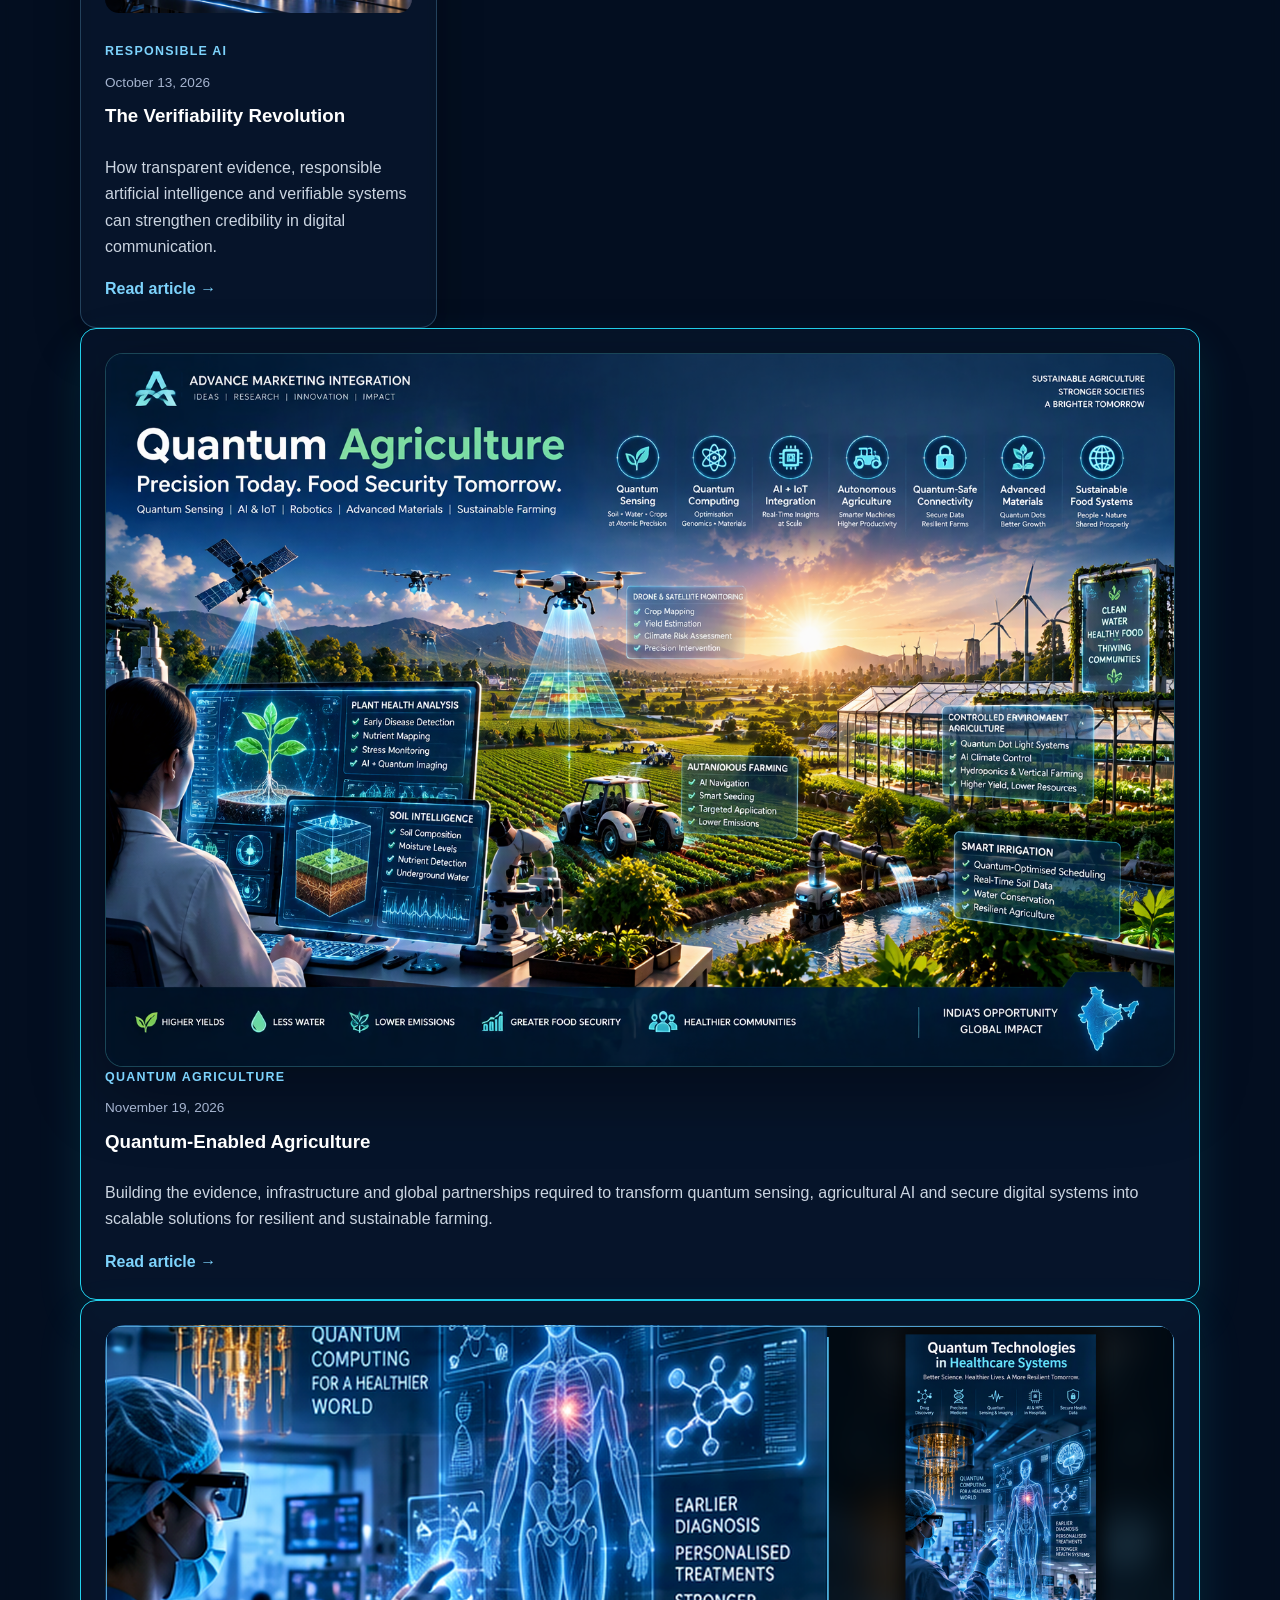
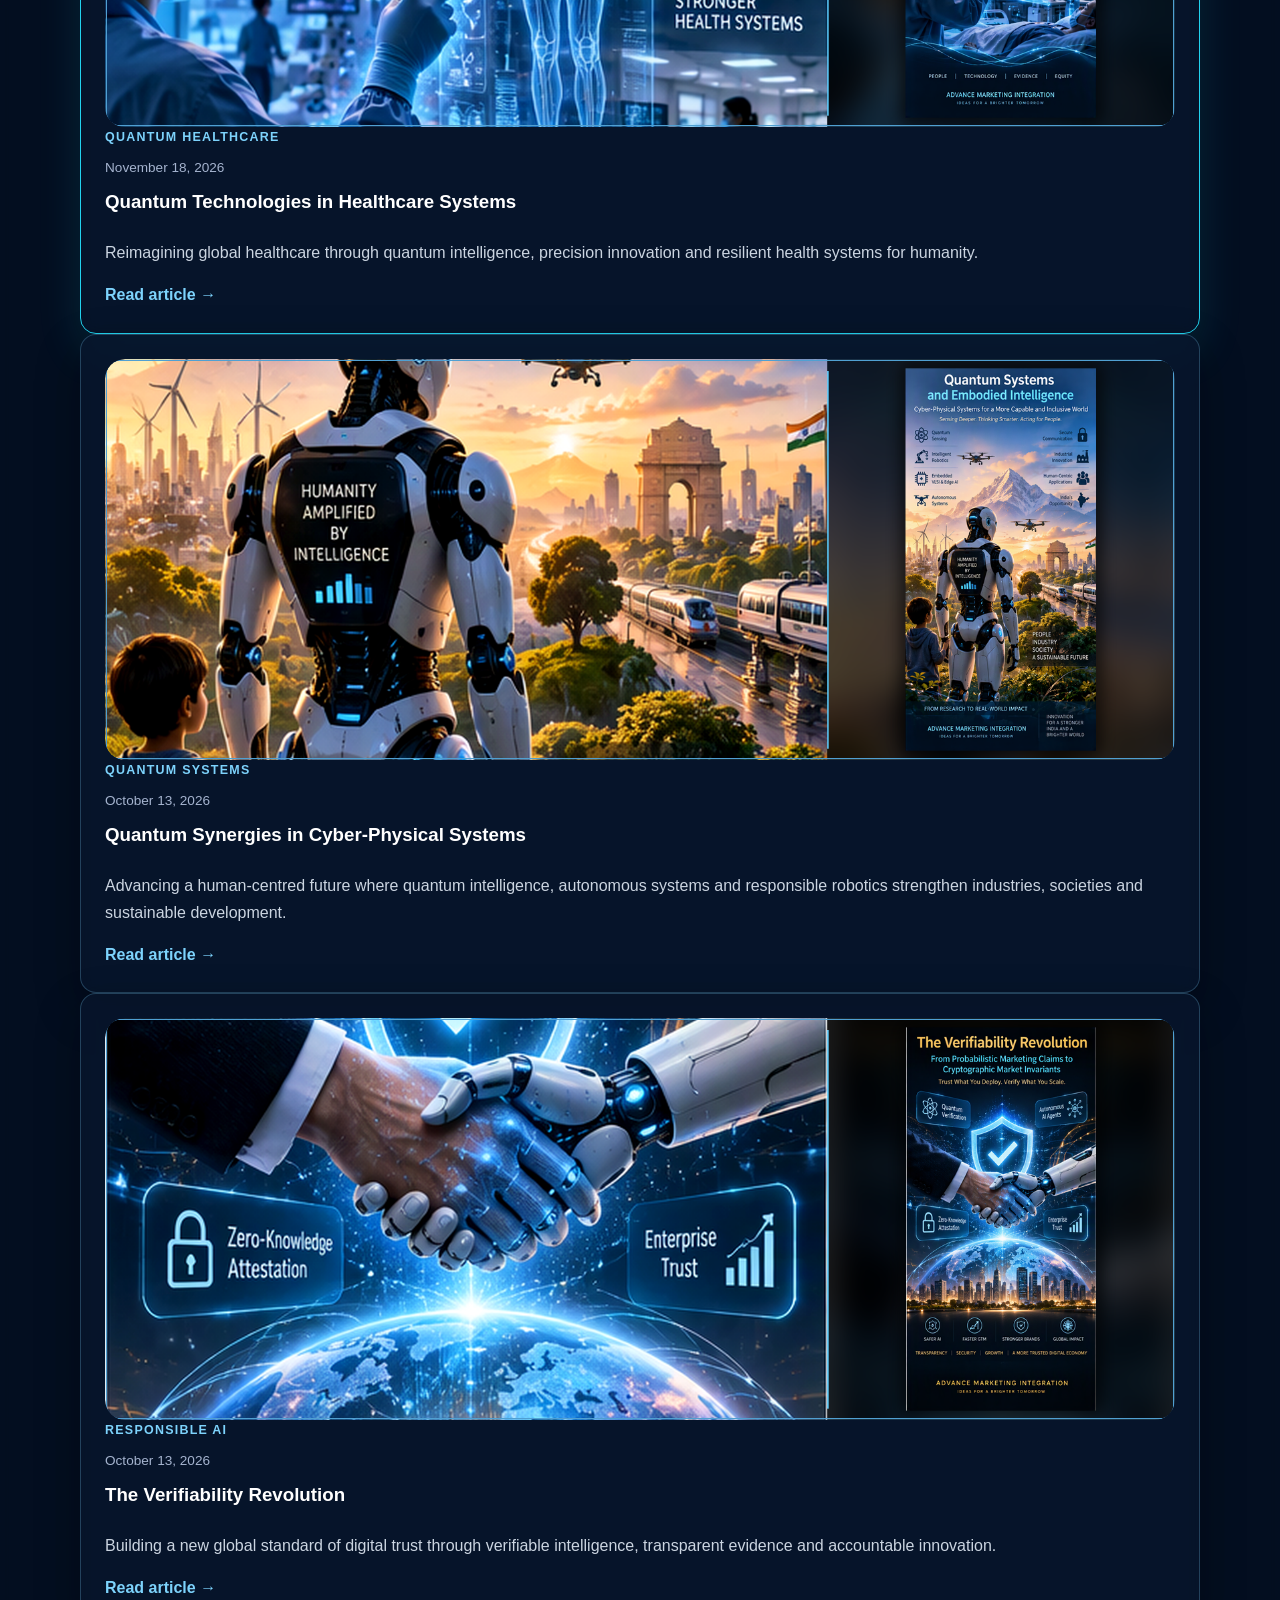
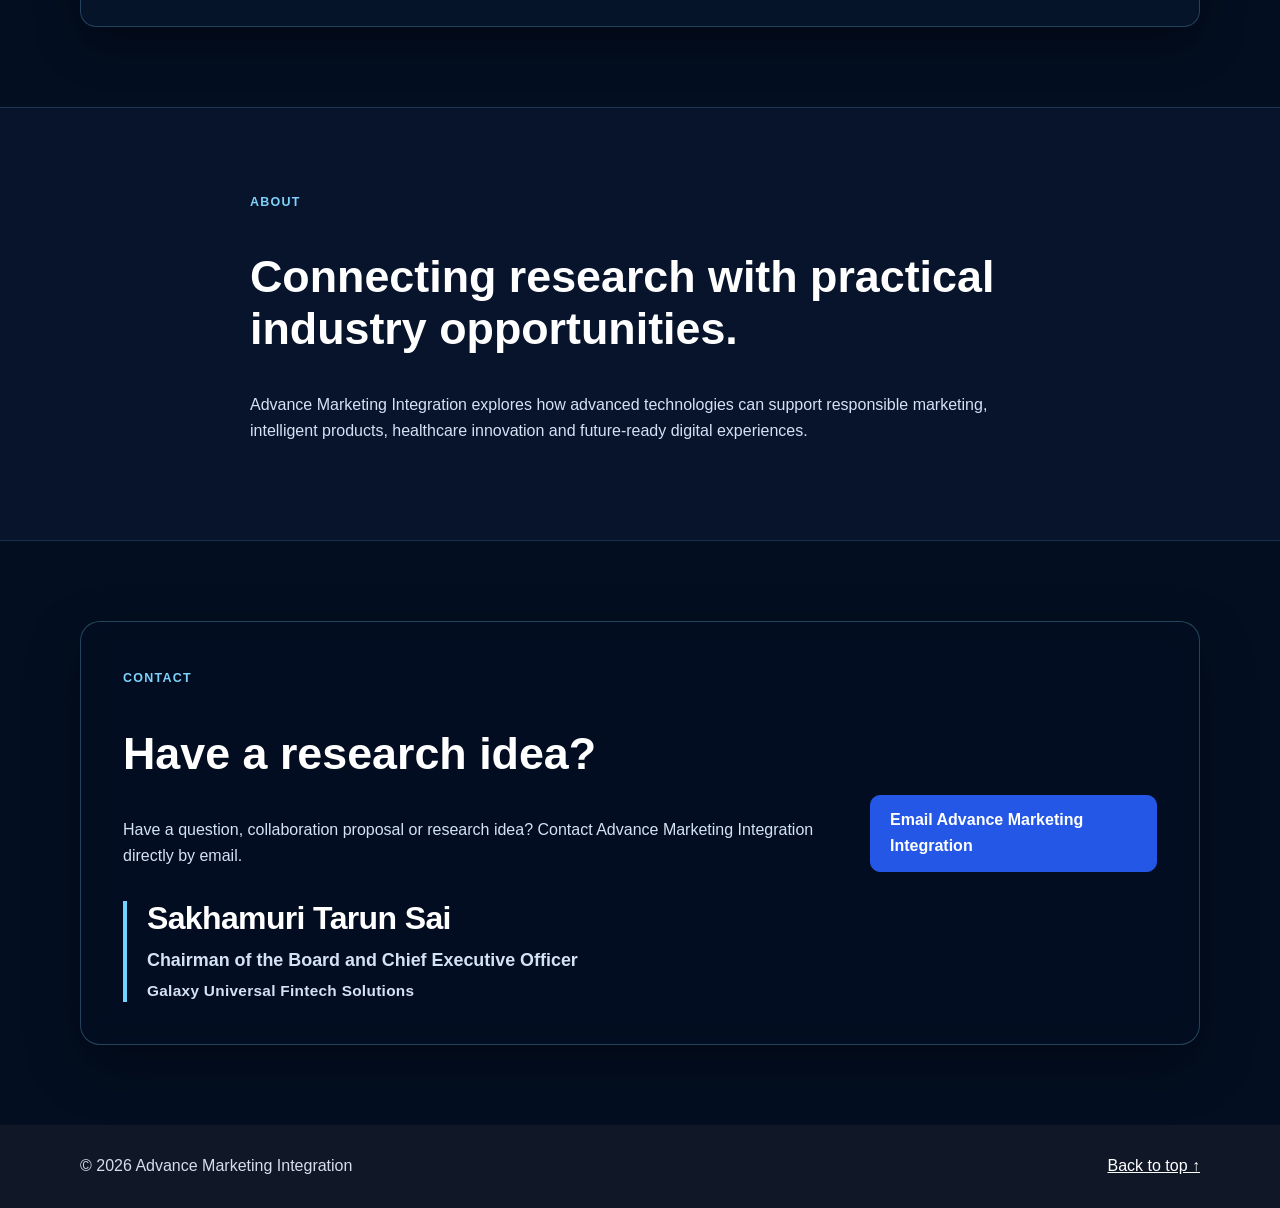
==== commit c9c7fc43: "Commit all these changes" ====
--- a/index.html
+++ b/index.html
@@ -215,29 +215,30 @@
           </div>
         </div>
 
-        <!-- Only the new healthcare article is featured here -->
+       <!-- Latest featured article: Quantum-Enabled Agriculture -->
         <aside
           class="featured"
           aria-labelledby="featuredTitle"
         >
-          <small>LATEST ARTICLE</small>
-
-          <h2 id="featuredTitle">
-            Quantum Technologies in Healthcare Systems
-          </h2>
+         <small>LATEST ARTICLE</small>
+
+<h2 id="featuredTitle">
+  Quantum-Enabled Agriculture
+</h2>
 
           <p>
-            Explore how quantum computing, quantum sensing,
-            precision medicine, medical imaging and secure hybrid
-            architectures could transform modern healthcare systems.
-          </p>
-
-          <a
-            class="featured-link"
-            href="quantum-technologies-healthcare-systems.html"
-          >
-            Read the quantum healthcare article →
-          </a>
+  Building the evidence, infrastructure and global partnerships
+  required to transform quantum sensing, agricultural AI and
+  secure digital systems into scalable solutions for resilient
+  and sustainable farming.
+</p>
+
+         <a
+  class="featured-link"
+  href="quantum-enabled-agriculture.html"
+>
+  Explore the research programme →
+</a>
         </aside>
       </div>
     </section>
@@ -282,7 +283,55 @@
         <!-- All three articles are displayed in one row on desktop -->
         <div class="cards" id="articleGrid">
 
-  <!-- Article 1: Quantum healthcare -->
+  
+<!-- Article 1: Quantum-Enabled Agriculture -->
+<article
+  class="card card-newest"
+  data-search="quantum agriculture farming sensing artificial intelligence ai irrigation digital twins cybersecurity sustainable development"
+>
+  <a
+    class="card-image-link"
+    href="quantum-enabled-agriculture.html"
+    aria-label="Read Quantum-Enabled Agriculture"
+  >
+    <img
+      class="card-image"
+      src="images/images/quantum-agriculture-hero.webp"
+      alt="Quantum-enabled agriculture integrating precision farming, crop intelligence, agricultural robotics, secure digital infrastructure and advanced computing."
+      loading="eager"
+      decoding="async"
+      width="1600"
+      height="900"
+    >
+  </a>
+
+  <span class="tag">
+    Quantum Agriculture
+  </span>
+
+  <time datetime="2026-11-19">
+    November 19, 2026
+  </time>
+
+  <h3>
+    Quantum-Enabled Agriculture
+  </h3>
+
+  <p>
+    Building the evidence, infrastructure and global partnerships
+    required to transform quantum sensing, agricultural AI and secure
+    digital systems into scalable solutions for resilient and
+    sustainable farming.
+  </p>
+
+  <a
+    class="card-link"
+    href="quantum-enabled-agriculture.html"
+  >
+    Read article →
+  </a>
+</article>
+          <!-- Article 2: Quantum healthcare -->
   <article
     class="card card-newest"
     data-search="quantum technologies healthcare systems computing sensing medical imaging precision medicine therapeutics hospitals"
@@ -326,7 +375,7 @@
   </article>
 
 
-  <!-- Article 2: Quantum robotics and cyber-physical systems -->
+  <!-- Article 3: Quantum robotics and cyber-physical systems -->
   <article
     class="card"
     data-search="quantum cyber physical systems humanoid robotics vlsi embedded technology marketing"
@@ -370,7 +419,7 @@
   </article>
 
 
-  <!-- Article 3: Verifiability Revolution -->
+  <!-- Article 4: Verifiability Revolution -->
   <article
     class="card"
     data-search="verifiability artificial intelligence responsible AI marketing trust transparency evidence"
@@ -414,8 +463,54 @@
   </article>
 
 </div>
-
-          <!-- Article 1: New healthcare article -->
+<!-- Article 1: Quantum-Enabled Agriculture -->
+<article
+  class="card card-newest"
+  data-search="quantum agriculture farming precision farming quantum sensing agricultural artificial intelligence ai irrigation water management digital twins cybersecurity robotics sustainable development"
+>
+  <a
+    class="card-image-link"
+    href="quantum-enabled-agriculture.html"
+    aria-label="Read Quantum-Enabled Agriculture"
+  >
+    <img
+  class="featured-image"
+  src="images/images/quantum-agriculture-featured.png"
+  alt="Quantum agriculture research programme integrating precision farming, crop intelligence, autonomous machinery, secure connectivity, smart irrigation and sustainable food systems."
+  loading="eager"
+  decoding="async"
+  width="1536"
+  height="1024"
+>
+  </a>
+
+  <span class="tag">
+    Quantum Agriculture
+  </span>
+
+  <time datetime="2026-11-19">
+    November 19, 2026
+  </time>
+
+  <h3>
+    Quantum-Enabled Agriculture
+  </h3>
+
+  <p>
+    Building the evidence, infrastructure and global partnerships
+    required to transform quantum sensing, agricultural AI and secure
+    digital systems into scalable solutions for resilient and
+    sustainable farming.
+  </p>
+
+  <a
+    class="card-link"
+    href="quantum-enabled-agriculture.html"
+  >
+    Read article →
+  </a>
+</article>
+          <!-- Article 2: New healthcare article -->
           <article
             class="card card-newest"
             data-search="quantum technologies healthcare systems computing sensing medical imaging precision medicine therapeutics hospitals"
@@ -451,7 +546,7 @@
             </a>
           </article>
 
-          <!-- Article 2: Quantum cyber-physical systems -->
+          <!-- Article 3: Quantum cyber-physical systems -->
           <article
             class="card"
             data-search="quantum cyber physical systems humanoid robotics vlsi embedded technology marketing"
@@ -493,7 +588,7 @@
             </a>
           </article>
 
-          <!-- Article 3: Verifiability Revolution -->
+          <!-- Article 4: Verifiability Revolution -->
           <article
             class="card"
             data-search="verifiability artificial intelligence responsible AI marketing trust transparency evidence"
--- a/style.css
+++ b/style.css
@@ -2079,4 +2079,33 @@
   .card-image-link:has(.information-banner) {
     border-radius: 14px;
   }
+}
+.card-image[src*="quantum-agriculture"] {
+  width: 100%;
+  aspect-ratio: 16 / 9;
+  object-fit: cover;
+  object-position: center 100%;
+}
+.featured-image,
+.featured-agriculture-image {
+  display: block;
+  width: 100%;
+  height: auto;
+  max-height: 720px;
+
+  object-fit: contain;
+  object-position: center;
+
+  border: 1px solid rgba(103, 232, 249, 0.24);
+  border-radius: 18px;
+
+  background: #031324;
+  box-shadow: 0 24px 70px rgba(0, 0, 0, 0.38);
+}
+@media (max-width: 760px) {
+  .featured-image,
+  .featured-agriculture-image {
+    max-height: none;
+    border-radius: 12px;
+  }
 }
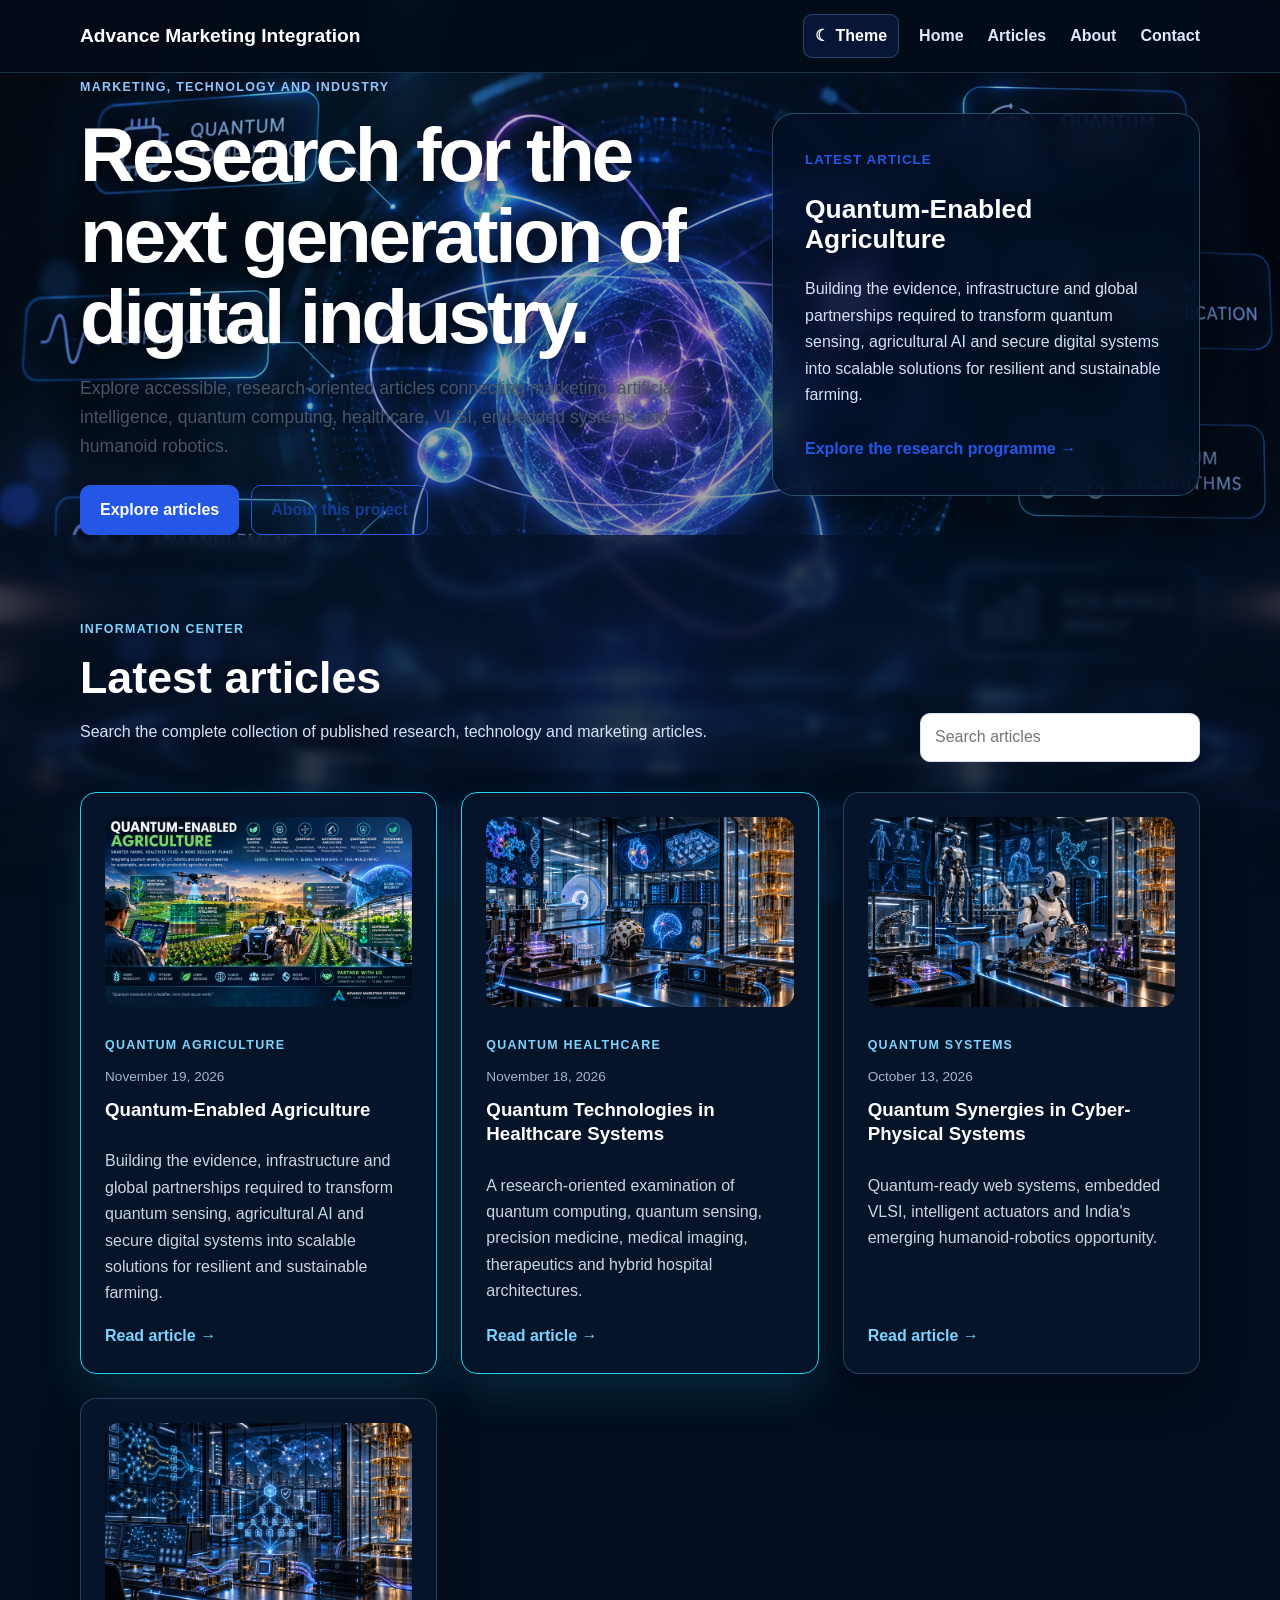
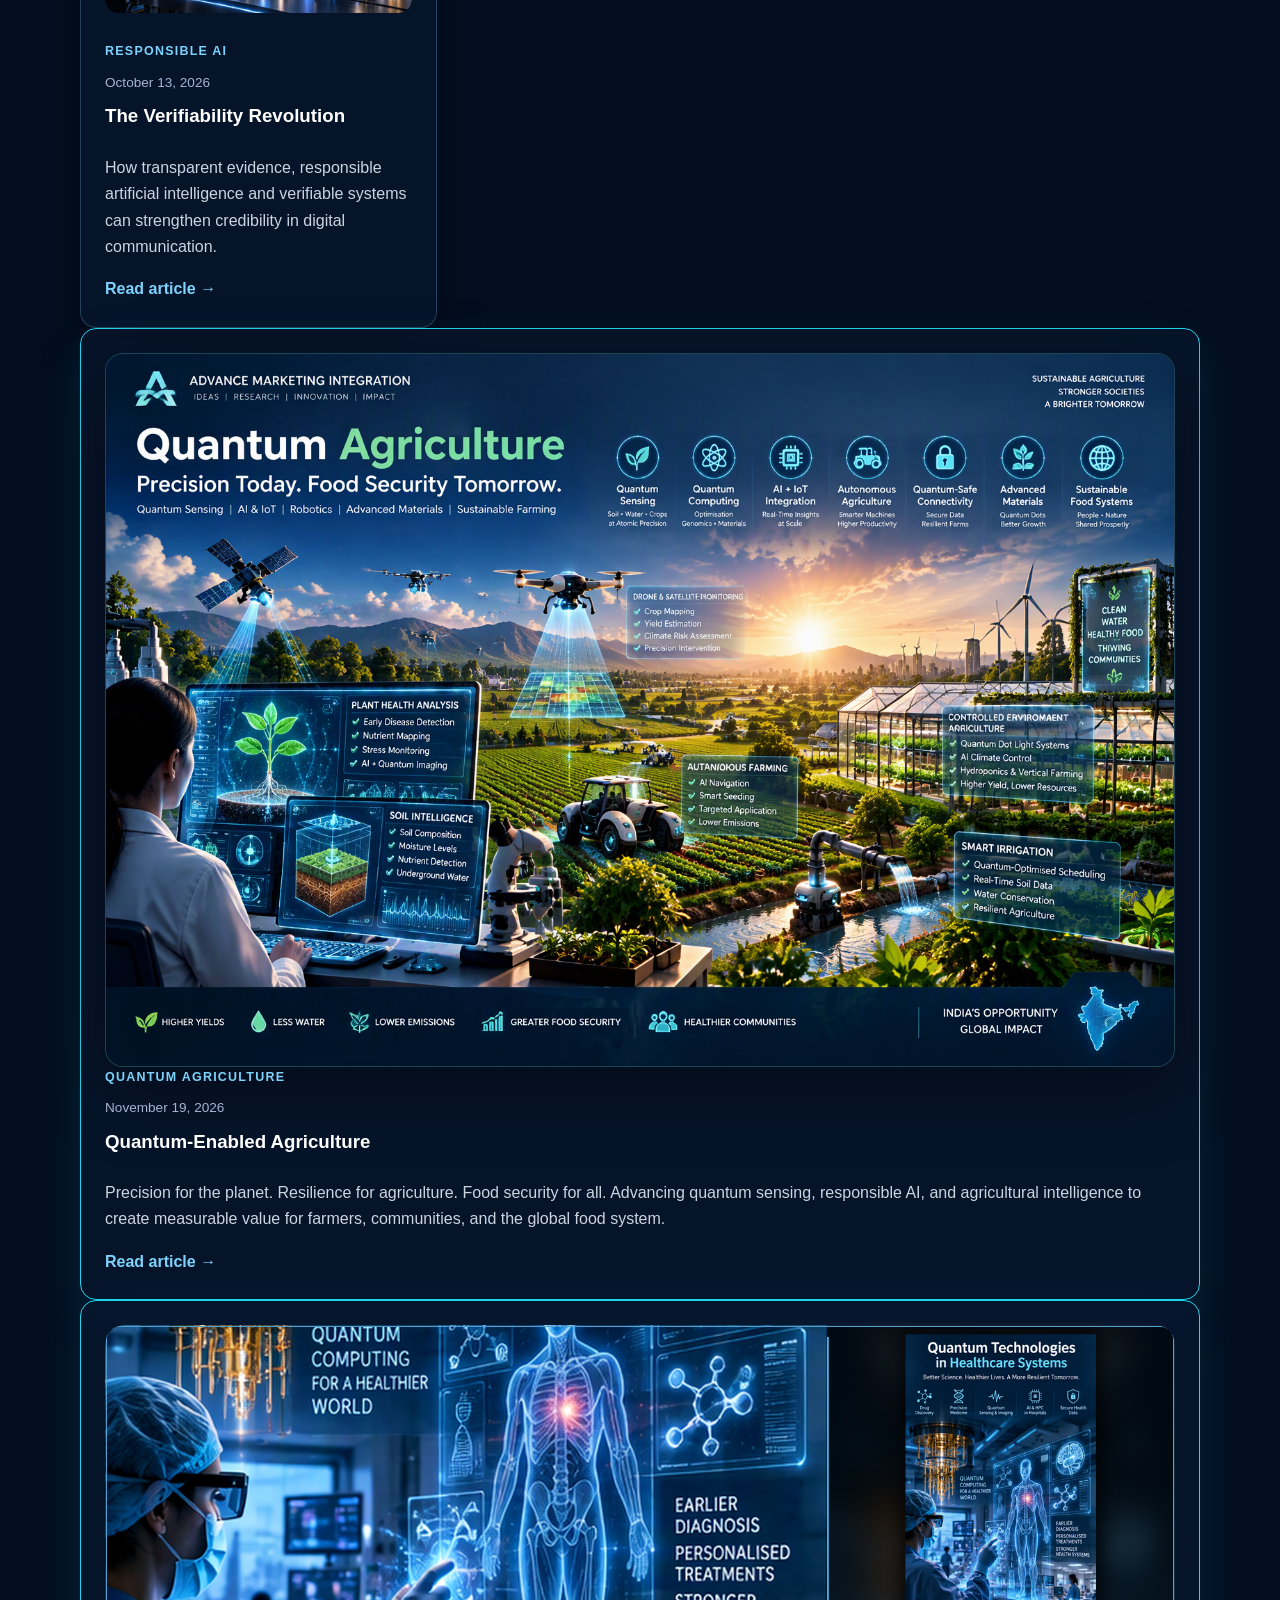
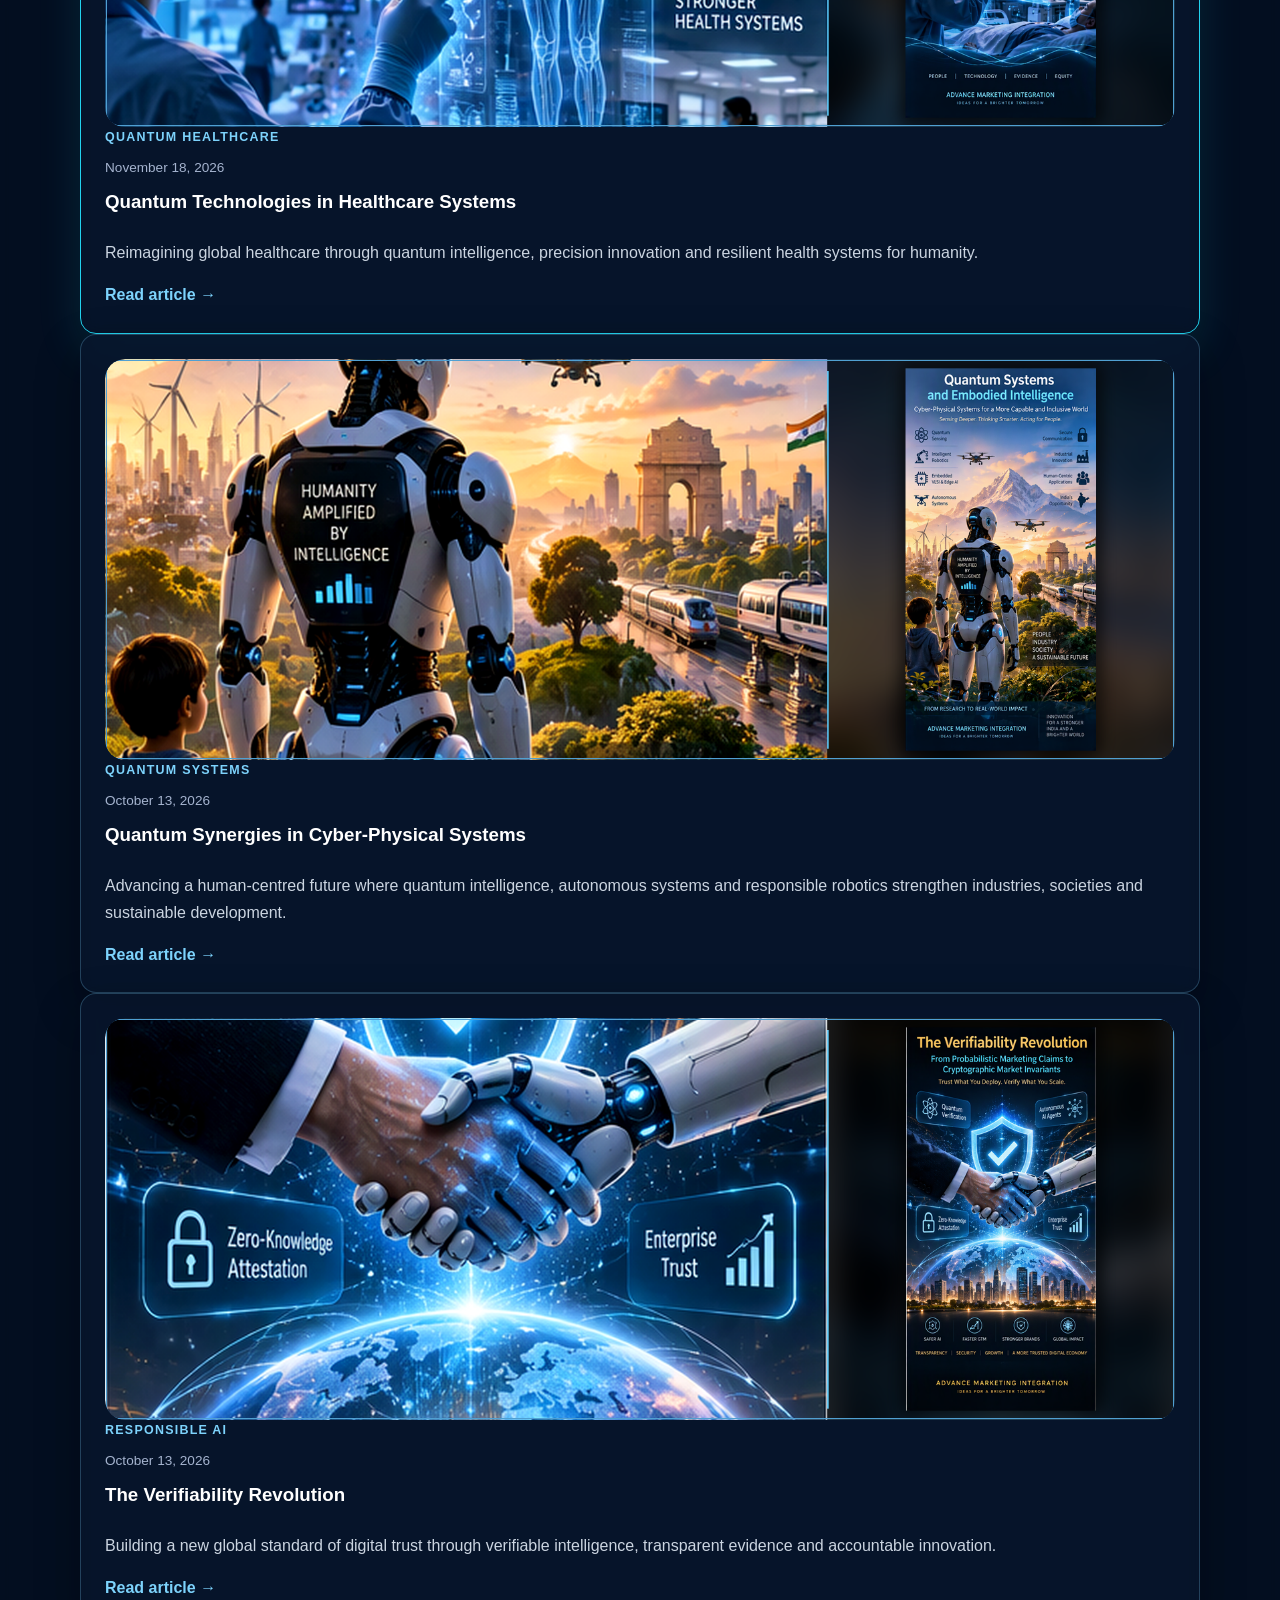
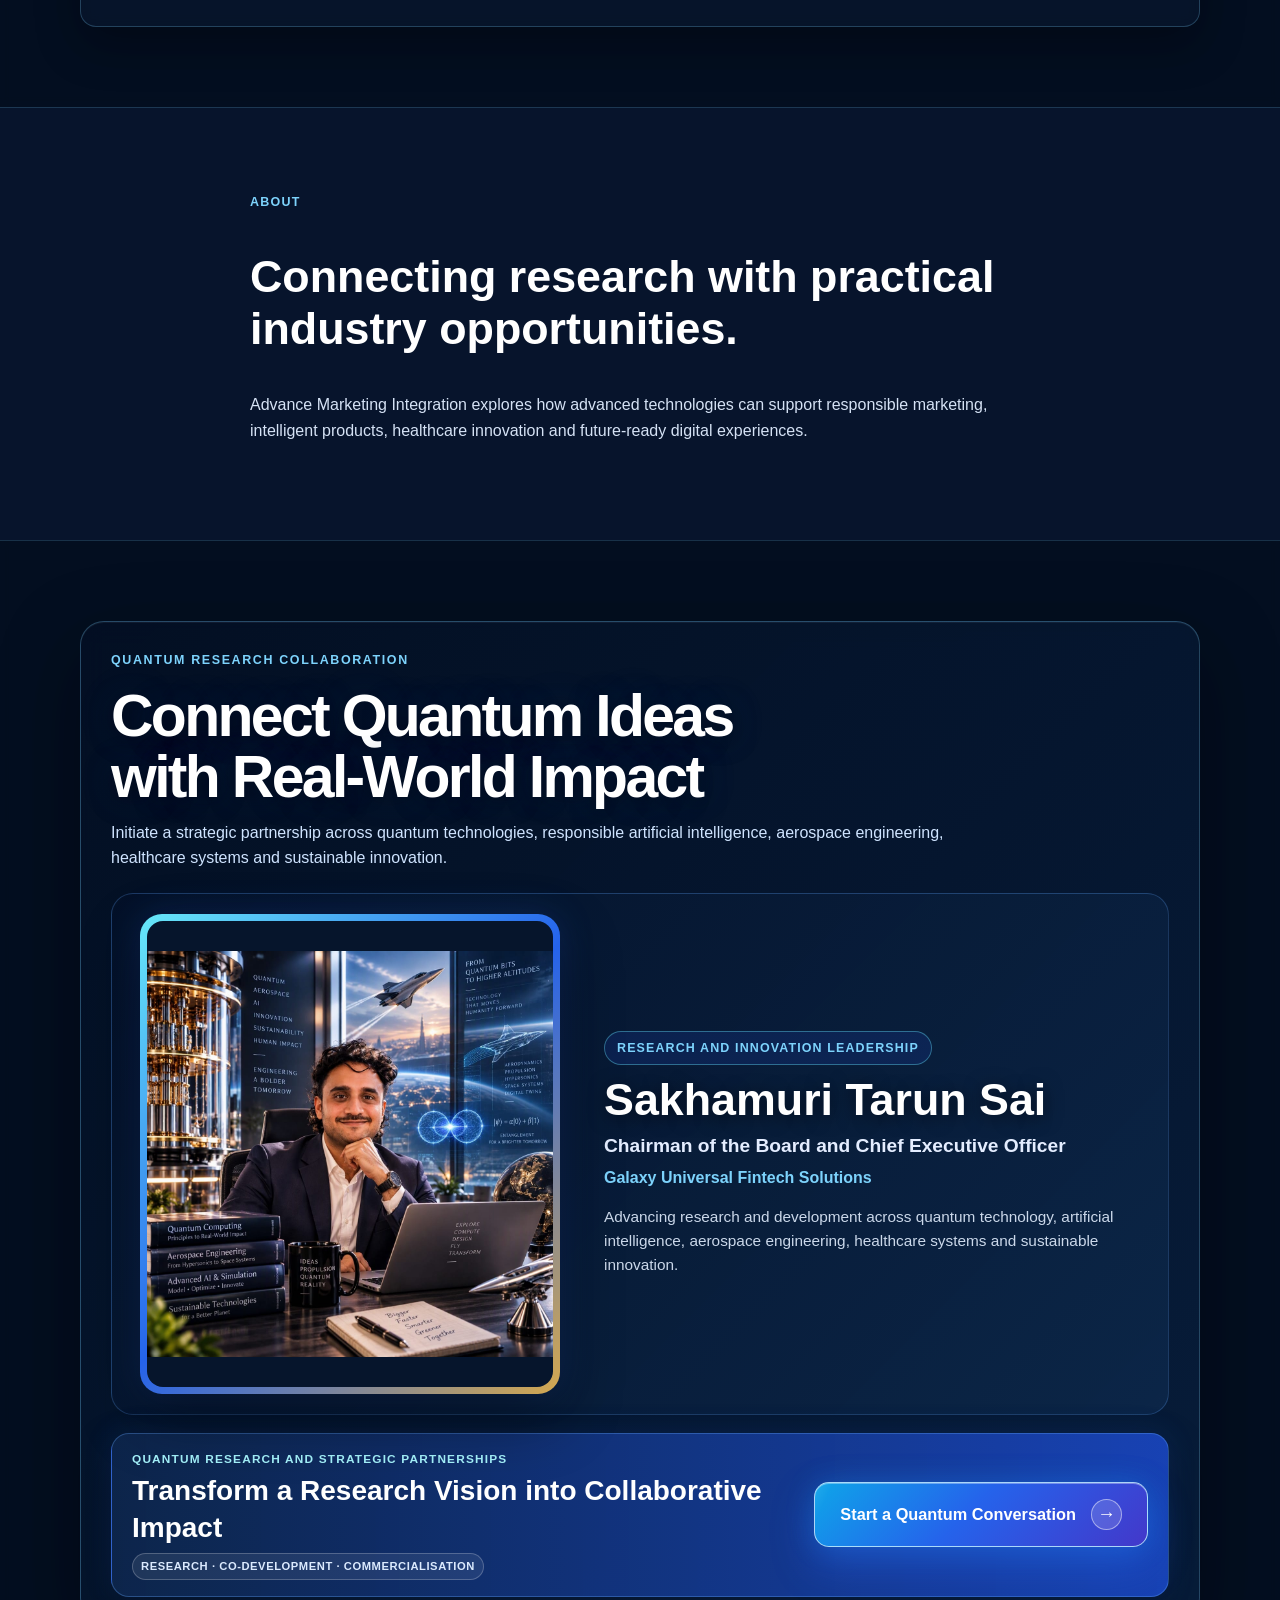
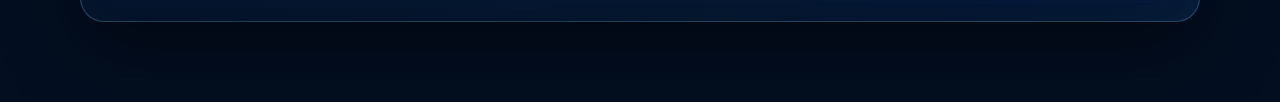
==== commit cb95bfe7: "Commit these changes" ====
--- a/index.html
+++ b/index.html
@@ -270,13 +270,7 @@
               autocomplete="off"
             >
 
-            <button
-              class="button"
-              id="openUploadDialog"
-              type="button"
-            >
-              Upload an article
-            </button>
+           
           </div>
         </div>
 
@@ -497,10 +491,8 @@
   </h3>
 
   <p>
-    Building the evidence, infrastructure and global partnerships
-    required to transform quantum sensing, agricultural AI and secure
-    digital systems into scalable solutions for resilient and
-    sustainable farming.
+    Precision for the planet. Resilience for agriculture. Food security for all.​‌
+Advancing quantum sensing, responsible AI, and agricultural intelligence to create measurable value for farmers, communities, and the global food system.
   </p>
 
   <a
@@ -659,154 +651,108 @@
       </div>
     </section>
 
-    <!-- Contact section -->
-    <section id="contact" class="section">
-      <div class="container contact">
-        <div>
-          <span class="tag">Contact</span>
-
-          <h2>Have a research idea?</h2>
-
-          <p>
-            Have a question, collaboration proposal or research idea?
-            Contact Advance Marketing Integration directly by email.
+    <!-- Quantum research collaboration and leadership section -->
+<section
+  id="contact"
+  class="section contact-section"
+  aria-labelledby="contactTitle"
+>
+  <div class="container">
+    <div class="contact contact-profile-section">
+
+      <!-- Strong collaboration caption -->
+      <header class="contact-intro">
+        <span class="tag">
+          Quantum Research Collaboration
+        </span>
+
+        <h2 id="contactTitle">
+          Connect Quantum Ideas with Real-World Impact
+        </h2>
+
+        <p class="contact-innovation-caption">
+          Initiate a strategic partnership across quantum technologies,
+          responsible artificial intelligence, aerospace engineering,
+          healthcare systems and sustainable innovation.
+        </p>
+      </header>
+
+      <!-- Leadership profile -->
+      <div class="contact-leader">
+        <figure class="contact-photo-frame">
+          <img
+            class="contact-profile-photo"
+            src="images/images/tarun-sai-profile.jpeg"
+            alt="Professional portrait in a quantum-computing and aerospace technology environment"
+            loading="lazy"
+            decoding="async"
+            width="1254"
+            height="1254"
+          >
+        </figure>
+
+        <div class="contact-leader-details">
+          <span class="contact-role-label">
+            Research and Innovation Leadership
+          </span>
+
+          <h3>Sakhamuri Tarun Sai</h3>
+
+          <p class="contact-primary-role">
+            Chairman of the Board and Chief Executive Officer
           </p>
-          <div class="contact-profile">
-  <h3 class="contact-name">Sakhamuri Tarun Sai</h3>
-
-  <p class="contact-position">
-    Chairman of the Board and Chief Executive Officer
-  </p>
-
-  <p class="contact-company">
-    Galaxy Universal Fintech Solutions
-  </p>
-</div>
+
+          <p class="contact-organisation">
+            Galaxy Universal Fintech Solutions
+          </p>
+
+          <p class="contact-focus">
+            Advancing research and development across quantum technology,
+            artificial intelligence, aerospace engineering, healthcare
+            systems and sustainable innovation.
+          </p>
         </div>
+      </div>
+
+      <!-- Collaboration contact panel -->
+      <div class="contact-email-panel">
+        <div class="contact-email-copy">
+          <span class="contact-email-eyebrow">
+            Quantum Research and Strategic Partnerships
+          </span>
+
+          <strong>
+            Transform a Research Vision into Collaborative Impact
+          </strong>
+
+          <small>
+            Research · Co-development · Commercialisation
+          </small>
+        </div>
 
         <a
-          class="button"
-          href="mailto:tarunchowdary069@gmail.com?subject=Advance%20Marketing%20Integration%20Enquiry"
+          class="button email-button quantum-contact-button"
+          href="mailto:tarunchowdary069@gmail.com?subject=Quantum%20Research%20and%20Strategic%20Collaboration"
+          aria-label="Start a quantum research and strategic collaboration conversation by email"
         >
-          Email Advance Marketing Integration
+          <span>Start a Quantum Conversation</span>
+
+          <span
+            class="quantum-button-arrow"
+            aria-hidden="true"
+          >
+            →
+          </span>
         </a>
       </div>
-    </section>
-  </main>
-
-  <!-- Footer -->
-  <footer>
-    <div class="container footer-inner">
-      <span>
-        © <span id="year"></span>
-        Advance Marketing Integration
-      </span>
-
-      <a href="#home">
-        Back to top ↑
-      </a>
+
     </div>
-  </footer>
-
-  <!-- Article upload preview dialog -->
-  <dialog class="upload-dialog" id="uploadDialog">
-    <div class="dialog-header">
-      <div>
-        <span class="tag">Article manager</span>
-        <h2>Upload an article</h2>
-      </div>
-
-      <button
-        class="dialog-close"
-        id="closeUploadDialog"
-        type="button"
-        aria-label="Close article upload dialog"
-      >
-        ×
+  </div>
+</section>
       </button>
     </div>
 
-    <p class="upload-notice">
-      <strong>Preview only:</strong>
-      GitHub Pages cannot save uploads permanently. Commit the final
-      article file to the GitHub repository to publish it permanently.
-    </p>
-
-    <form id="articleUploadForm">
-      <div class="form-field">
-        <label for="articleTitle">
-          Article title
-        </label>
-
-        <input
-          id="articleTitle"
-          type="text"
-          maxlength="140"
-          required
-        >
-      </div>
-
-      <div class="form-field">
-        <label for="articleSummary">
-          Short description
-        </label>
-
-        <textarea
-          id="articleSummary"
-          rows="4"
-          maxlength="300"
-          required
-        ></textarea>
-      </div>
-
-      <div class="form-field">
-        <label for="articleCategory">
-          Category
-        </label>
-
-        <input
-          id="articleCategory"
-          type="text"
-          maxlength="50"
-          placeholder="Research article"
-        >
-      </div>
-
-      <div class="form-field">
-        <label for="articleFile">
-          Article file
-        </label>
-
-        <input
-          id="articleFile"
-          type="file"
-          accept=".html,.htm,.pdf,.md,.txt"
-          required
-        >
-      </div>
-
-      <p
-        class="form-status"
-        id="uploadStatus"
-        role="status"
-      ></p>
-
-      <div class="dialog-actions">
-        <button
-          class="button button-light"
-          id="cancelUpload"
-          type="button"
-        >
-          Cancel
-        </button>
-
-        <button class="button" type="submit">
-          Add preview card
-        </button>
-      </div>
-    </form>
-  </dialog>
-
+   
   <script>
     /*
       Mobile navigation
--- a/style.css
+++ b/style.css
@@ -315,11 +315,8 @@
   border:1px solid #e1e6ef;
   border-radius:12px
 }
-.contact {
-  display:flex;
-  align-items:center;
-  justify-content:space-between;
-  gap:30px
+.contact.contact-profile-section {
+  display: grid !important;
 }
 .footer-inner {
   display:flex;
@@ -2108,4 +2105,730 @@
     max-height: none;
     border-radius: 12px;
   }
+}
+/* =====================================================
+   CONTACT LEADERSHIP PROFILE
+   ===================================================== */
+
+.contact-profile-section {
+  display: grid;
+  grid-template-columns: minmax(0, 1fr);
+  gap: 34px;
+
+  width: 100%;
+  padding: clamp(28px, 5vw, 58px);
+
+  border: 1px solid rgba(125, 211, 252, 0.28);
+  border-radius: 24px;
+
+  background:
+    linear-gradient(
+      135deg,
+      rgba(3, 15, 35, 0.93),
+      rgba(8, 31, 62, 0.88)
+    );
+
+  box-shadow:
+    0 28px 80px rgba(0, 0, 0, 0.36),
+    inset 0 1px 0 rgba(255, 255, 255, 0.05);
+
+  backdrop-filter: blur(14px);
+  -webkit-backdrop-filter: blur(14px);
+}
+
+/* Contact heading */
+
+.contact-intro {
+  max-width: 900px;
+}
+
+.contact-intro h2 {
+  margin: 12px 0 18px;
+
+  color: #ffffff;
+  font-size: clamp(2.4rem, 6vw, 4.5rem);
+  line-height: 1.08;
+  letter-spacing: -0.035em;
+}
+
+.contact-intro p {
+  max-width: 850px;
+  margin: 0;
+
+  color: #d5e2f5;
+  font-size: clamp(1.05rem, 1.8vw, 1.22rem);
+  line-height: 1.75;
+}
+
+/* Portrait and leadership information */
+
+.contact-leader {
+  display: grid;
+  grid-template-columns: minmax(240px, 390px) minmax(0, 1fr);
+  gap: clamp(28px, 5vw, 58px);
+  align-items: center;
+
+  padding: clamp(22px, 4vw, 38px);
+
+  border: 1px solid rgba(96, 165, 250, 0.25);
+  border-radius: 22px;
+
+  background:
+    linear-gradient(
+      135deg,
+      rgba(4, 18, 41, 0.96),
+      rgba(13, 40, 75, 0.86)
+    );
+}
+
+.contact-photo-frame {
+  position: relative;
+  margin: 0;
+  padding: 8px;
+
+  border-radius: 24px;
+
+  background:
+    linear-gradient(
+      135deg,
+      #67e8f9,
+      #2563eb,
+      #d4a84f
+    );
+
+  box-shadow:
+    0 24px 60px rgba(0, 0, 0, 0.42),
+    0 0 34px rgba(37, 99, 235, 0.22);
+}
+
+.contact-photo-frame::after {
+  position: absolute;
+  z-index: -1;
+  inset: 12%;
+
+  border-radius: 50%;
+  background: rgba(37, 99, 235, 0.48);
+  filter: blur(38px);
+
+  content: "";
+}
+.contact-profile-photo {
+  display: block;
+  width: 100%;
+  height: 100%;
+  aspect-ratio: auto;
+  object-fit: contain;
+  object-position: center;
+  border-radius: 17px;
+  background: #06152c;
+}
+
+.contact-leader-details {
+  min-width: 0;
+}
+
+.contact-role-label {
+  display: inline-flex;
+  margin-bottom: 16px;
+  padding: 7px 12px;
+
+  border: 1px solid rgba(103, 232, 249, 0.38);
+  border-radius: 999px;
+
+  background: rgba(30, 64, 175, 0.22);
+  color: #7dd3fc;
+
+  font-size: 0.78rem;
+  font-weight: 900;
+  letter-spacing: 0.09em;
+  text-transform: uppercase;
+}
+
+.contact-leader-details h3 {
+  margin: 0 0 14px;
+
+  color: #ffffff;
+  font-size: clamp(2rem, 4.2vw, 3.5rem);
+  line-height: 1.08;
+
+  text-shadow: 0 3px 18px rgba(0, 0, 0, 0.55);
+}
+
+.contact-primary-role {
+  margin: 0 0 7px;
+
+  color: #e4edff !important;
+  font-size: clamp(1.05rem, 2vw, 1.35rem);
+  font-weight: 800;
+  line-height: 1.45;
+}
+
+.contact-organisation {
+  margin: 0 0 22px;
+
+  color: #7dd3fc !important;
+  font-size: 1.05rem;
+  font-weight: 800;
+}
+
+.contact-focus {
+  max-width: 760px;
+  margin: 0;
+
+  color: #cbd8ea !important;
+  font-size: 1.02rem;
+  line-height: 1.75;
+}
+
+/* Bottom email contact bar */
+
+.contact-email-panel {
+  display: flex;
+  align-items: center;
+  justify-content: space-between;
+  gap: 28px;
+
+  padding: 24px 26px;
+
+  border: 1px solid rgba(96, 165, 250, 0.34);
+  border-radius: 18px;
+
+  background:
+    linear-gradient(
+      90deg,
+      rgba(13, 38, 76, 0.96),
+      rgba(29, 78, 216, 0.78)
+    );
+
+  box-shadow:
+    0 18px 45px rgba(0, 0, 0, 0.28),
+    0 0 28px rgba(37, 99, 235, 0.16);
+}
+
+.contact-email-copy {
+  display: grid;
+  gap: 4px;
+}
+
+.contact-email-eyebrow {
+  color: #a5f3fc;
+
+  font-size: 0.74rem;
+  font-weight: 900;
+  letter-spacing: 0.1em;
+  text-transform: uppercase;
+}
+
+.contact-email-copy strong {
+  color: #ffffff;
+  font-size: clamp(1.25rem, 2.5vw, 1.75rem);
+  line-height: 1.3;
+}
+
+.contact-email-copy small {
+  width: fit-content;
+  margin-top: 3px;
+  padding: 3px 8px;
+
+  border: 1px solid rgba(255, 255, 255, 0.22);
+  border-radius: 999px;
+
+  background: rgba(255, 255, 255, 0.08);
+  color: #dbeafe;
+
+  font-size: 0.7rem;
+  font-weight: 800;
+  letter-spacing: 0.05em;
+  text-transform: uppercase;
+}
+
+.contact-email-panel .email-button {
+  flex-shrink: 0;
+  gap: 10px;
+
+  min-width: 220px;
+  min-height: 54px;
+  padding: 14px 22px;
+
+  border-color: rgba(255, 255, 255, 0.4);
+  background: #ffffff;
+  color: #123b83;
+
+  box-shadow: 0 14px 32px rgba(0, 0, 0, 0.25);
+}
+
+.contact-email-panel .email-button:hover,
+.contact-email-panel .email-button:focus-visible {
+  border-color: #7dd3fc;
+  background: #e7f7ff;
+  color: #0f3478;
+
+  transform: translateY(-2px);
+}
+
+/* Tablet */
+
+@media (max-width: 900px) {
+  .contact-leader {
+    grid-template-columns: minmax(200px, 310px) minmax(0, 1fr);
+    gap: 28px;
+  }
+}
+
+/* Mobile */
+
+@media (max-width: 700px) {
+  .contact-profile-section {
+    padding: 24px 18px;
+    border-radius: 18px;
+  }
+
+  .contact-leader {
+    grid-template-columns: 1fr;
+    padding: 18px;
+  }
+
+  .contact-photo-frame {
+    width: min(100%, 380px);
+    margin-inline: auto;
+  }
+
+  .contact-leader-details {
+    text-align: center;
+  }
+
+  .contact-role-label {
+    justify-content: center;
+  }
+
+  .contact-email-panel {
+    align-items: stretch;
+    flex-direction: column;
+
+    padding: 20px;
+    text-align: center;
+  }
+
+  .contact-email-copy {
+    justify-items: center;
+  }
+
+  .contact-email-panel .email-button {
+    width: 100%;
+    min-width: 0;
+  }
+
+  .profile-picture-card {
+    width: min(100%, 390px);
+    height: 480px;
+    margin-inline: auto;
+  }
+}
+
+@media (max-width: 420px) {
+  .profile-picture-card {
+    width: min(100%, 340px);
+    height: 420px;
+  }
+}
+
+  .leadership-container {
+    width: min(100%, 1450px);
+    height: 100%;
+    margin-inline: auto;
+    grid-template-columns: minmax(410px, 500px) minmax(0, 1fr);
+    align-items: center;
+    gap: clamp(36px, 5vw, 72px);
+  }
+
+  .profile-picture-card {
+    width: 100%;
+    max-width: 500px;
+    height: min(64vh, 580px);
+    max-height: calc(100vh - 185px);
+    margin: 0;
+    padding: 8px;
+    justify-self: center;
+    overflow: hidden;
+    border-radius: 26px;
+  }
+
+  .profile-picture {
+    display: block;
+    width: 100%;
+    height: 100%;
+    object-fit: contain;
+    object-position: center;
+    border-radius: 19px;
+    background: #071526;
+  }
+
+  .leadership-content {
+    max-width: 720px;
+    align-self: center;
+  }
+
+  .leadership-label {
+    margin-bottom: 14px;
+  }
+
+  .leadership-name {
+    margin: 0;
+    font-size: clamp(2.7rem, 4vw, 4.5rem);
+    line-height: 1;
+  }
+
+  .leadership-role {
+    margin-top: 16px;
+    font-size: clamp(1.2rem, 1.65vw, 1.65rem);
+    line-height: 1.25;
+  }
+
+  .leadership-organisation {
+    margin-top: 9px;
+    font-size: clamp(1rem, 1.25vw, 1.25rem);
+  }
+
+  .leadership-summary {
+    margin-top: 16px;
+    font-size: clamp(0.94rem, 1.05vw, 1.05rem);
+    line-height: 1.55;
+  }
+
+  .leadership-actions {
+    margin-top: 18px;
+  }
+/* =====================================================
+   FINAL COMPACT PROFILE SECTION
+   Uses the actual classes from index.html
+   ===================================================== */
+
+@media (min-width: 901px) {
+  /* Make the complete contact/profile section compact */
+  .contact-profile-section {
+    gap: 18px;
+    padding: 24px 30px;
+  }
+
+  /* Make the introductory heading more compact */
+  .contact-intro h2 {
+    margin: 6px 0 8px;
+    font-size: clamp(2rem, 3.5vw, 3.4rem);
+    line-height: 1.05;
+  }
+
+  .contact-intro p {
+    max-width: 900px;
+    font-size: 1rem;
+    line-height: 1.55;
+  }
+
+  /* Compact two-column profile layout */
+  .contact-leader {
+    grid-template-columns: 420px minmax(0, 1fr);
+    gap: 44px;
+    align-items: center;
+    padding: 20px 28px;
+  }
+
+  /* Wider and shorter portrait frame */
+  .contact-photo-frame {
+    width: 420px;
+    height: 480px;
+    margin: 0;
+    padding: 7px;
+    justify-self: center;
+    overflow: hidden;
+    border-radius: 22px;
+  }
+
+  /* Display the complete actual photograph */
+  .contact-profile-photo {
+    display: block;
+    width: 100%;
+    height: 100%;
+    aspect-ratio: auto;
+    object-fit: contain;
+    object-position: center;
+    border-radius: 16px;
+    background: #06152c;
+  }
+
+  /* Compact profile information */
+  .contact-role-label {
+    margin-bottom: 12px;
+    padding: 6px 12px;
+  }
+
+  .contact-leader-details h3 {
+    margin: 0 0 10px;
+    font-size: clamp(2.3rem, 3.5vw, 3.7rem);
+    line-height: 1;
+  }
+
+  .contact-primary-role {
+    margin-bottom: 5px;
+    font-size: clamp(1.05rem, 1.5vw, 1.3rem);
+  }
+
+  .contact-organisation {
+    margin-bottom: 14px;
+    font-size: 1rem;
+  }
+
+  .contact-focus {
+    font-size: 0.96rem;
+    line-height: 1.55;
+  }
+
+  /* Compact email bar */
+  .contact-email-panel {
+    padding: 16px 20px;
+  }
+}
+@media (max-width: 900px) {
+  .contact-leader {
+    grid-template-columns: 340px minmax(0, 1fr);
+    gap: 28px;
+  }
+
+  .contact-photo-frame {
+    width: 340px;
+    height: 410px;
+    margin-inline: auto;
+  }
+
+  .contact-profile-photo {
+    width: 100%;
+    height: 100%;
+    aspect-ratio: auto;
+    object-fit: contain;
+    object-position: center;
+  }
+}
+
+@media (max-width: 700px) {
+  .contact-profile-section {
+    gap: 20px;
+    padding: 22px 16px;
+  }
+
+  .contact-intro h2 {
+    font-size: 2.3rem;
+  }
+
+  .contact-leader {
+    grid-template-columns: 1fr;
+    gap: 24px;
+    padding: 16px;
+  }
+
+  .contact-photo-frame {
+    width: min(100%, 330px);
+    height: 390px;
+    margin-inline: auto;
+  }
+
+  .contact-profile-photo {
+    width: 100%;
+    height: 100%;
+    object-fit: contain;
+  }
+}
+
+@media (max-width: 420px) {
+  .contact-photo-frame {
+    width: min(100%, 290px);
+    height: 350px;
+  }
+}
+/* =====================================================
+   QUANTUM COLLABORATION CAPTION AND CTA
+   ===================================================== */
+
+.contact-intro {
+  max-width: 1100px;
+  margin-bottom: 4px;
+}
+
+.contact-intro .tag {
+  color: #7dd3fc;
+  font-weight: 900;
+  letter-spacing: 0.13em;
+}
+
+.contact-intro h2 {
+  max-width: 1050px;
+  margin: 12px 0 14px;
+
+  color: #ffffff;
+  font-size: clamp(2.25rem, 4.6vw, 4.6rem);
+  font-weight: 850;
+  line-height: 1.04;
+  letter-spacing: -0.045em;
+
+  text-wrap: balance;
+
+  text-shadow:
+    0 4px 22px rgba(0, 0, 0, 0.58),
+    0 0 38px rgba(37, 99, 235, 0.18);
+}
+
+.contact-innovation-caption {
+  max-width: 930px;
+  margin: 0;
+
+  color: #cfe4ff !important;
+  font-size: clamp(1rem, 1.55vw, 1.18rem);
+  line-height: 1.7;
+}
+
+/* Blue quantum CTA button */
+.contact-email-panel .quantum-contact-button {
+  position: relative;
+  isolation: isolate;
+
+  display: inline-flex;
+  min-width: 320px;
+  min-height: 62px;
+  align-items: center;
+  justify-content: center;
+  gap: 15px;
+
+  padding: 16px 25px;
+  overflow: hidden;
+
+  border: 1px solid rgba(186, 230, 253, 0.9);
+  border-radius: 15px;
+
+  background:
+    linear-gradient(
+      135deg,
+      #0ea5e9 0%,
+      #2563eb 46%,
+      #4338ca 100%
+    ) !important;
+
+  color: #ffffff !important;
+  font-size: 1.02rem;
+  font-weight: 850;
+  line-height: 1.2;
+  text-align: center;
+  text-decoration: none;
+
+  box-shadow:
+    0 17px 42px rgba(37, 99, 235, 0.48),
+    0 0 28px rgba(14, 165, 233, 0.24),
+    inset 0 1px 0 rgba(255, 255, 255, 0.34);
+
+  transition:
+    transform 180ms ease,
+    filter 180ms ease,
+    border-color 180ms ease,
+    box-shadow 180ms ease;
+}
+
+.contact-email-panel .quantum-contact-button::before {
+  position: absolute;
+  z-index: -1;
+  top: -110%;
+  left: -45%;
+
+  width: 44%;
+  height: 320%;
+
+  background:
+    linear-gradient(
+      90deg,
+      transparent,
+      rgba(255, 255, 255, 0.34),
+      transparent
+    );
+
+  content: "";
+  transform: rotate(24deg);
+  transition: left 440ms ease;
+}
+
+.contact-email-panel .quantum-contact-button:hover {
+  border-color: #ffffff;
+
+  background:
+    linear-gradient(
+      135deg,
+      #38bdf8 0%,
+      #2563eb 42%,
+      #4f46e5 100%
+    ) !important;
+
+  color: #ffffff !important;
+  filter: brightness(1.09);
+  transform: translateY(-3px);
+
+  box-shadow:
+    0 23px 50px rgba(37, 99, 235, 0.58),
+    0 0 36px rgba(14, 165, 233, 0.36),
+    inset 0 1px 0 rgba(255, 255, 255, 0.44);
+}
+
+.contact-email-panel .quantum-contact-button:hover::before {
+  left: 125%;
+}
+
+.contact-email-panel .quantum-contact-button:active {
+  transform: translateY(-1px);
+}
+
+.contact-email-panel .quantum-contact-button:focus-visible {
+  outline: 3px solid #7dd3fc;
+  outline-offset: 5px;
+}
+
+.quantum-button-arrow {
+  display: inline-flex;
+  width: 31px;
+  height: 31px;
+  flex-shrink: 0;
+  align-items: center;
+  justify-content: center;
+
+  border: 1px solid rgba(255, 255, 255, 0.48);
+  border-radius: 50%;
+
+  background: rgba(255, 255, 255, 0.15);
+  color: #ffffff;
+
+  font-size: 1.15rem;
+  line-height: 1;
+
+  transition:
+    transform 180ms ease,
+    background-color 180ms ease;
+}
+
+.quantum-contact-button:hover .quantum-button-arrow {
+  background: rgba(255, 255, 255, 0.27);
+  transform: translateX(4px);
+}
+
+@media (max-width: 700px) {
+  .contact-intro {
+    text-align: center;
+  }
+
+  .contact-intro h2 {
+    font-size: clamp(2rem, 10vw, 3.1rem);
+  }
+
+  .contact-innovation-caption {
+    margin-inline: auto;
+    font-size: 1rem;
+  }
+
+  .contact-email-panel .quantum-contact-button {
+    width: 100%;
+    min-width: 0;
+    min-height: 58px;
+    padding: 14px 18px;
+  }
 }
